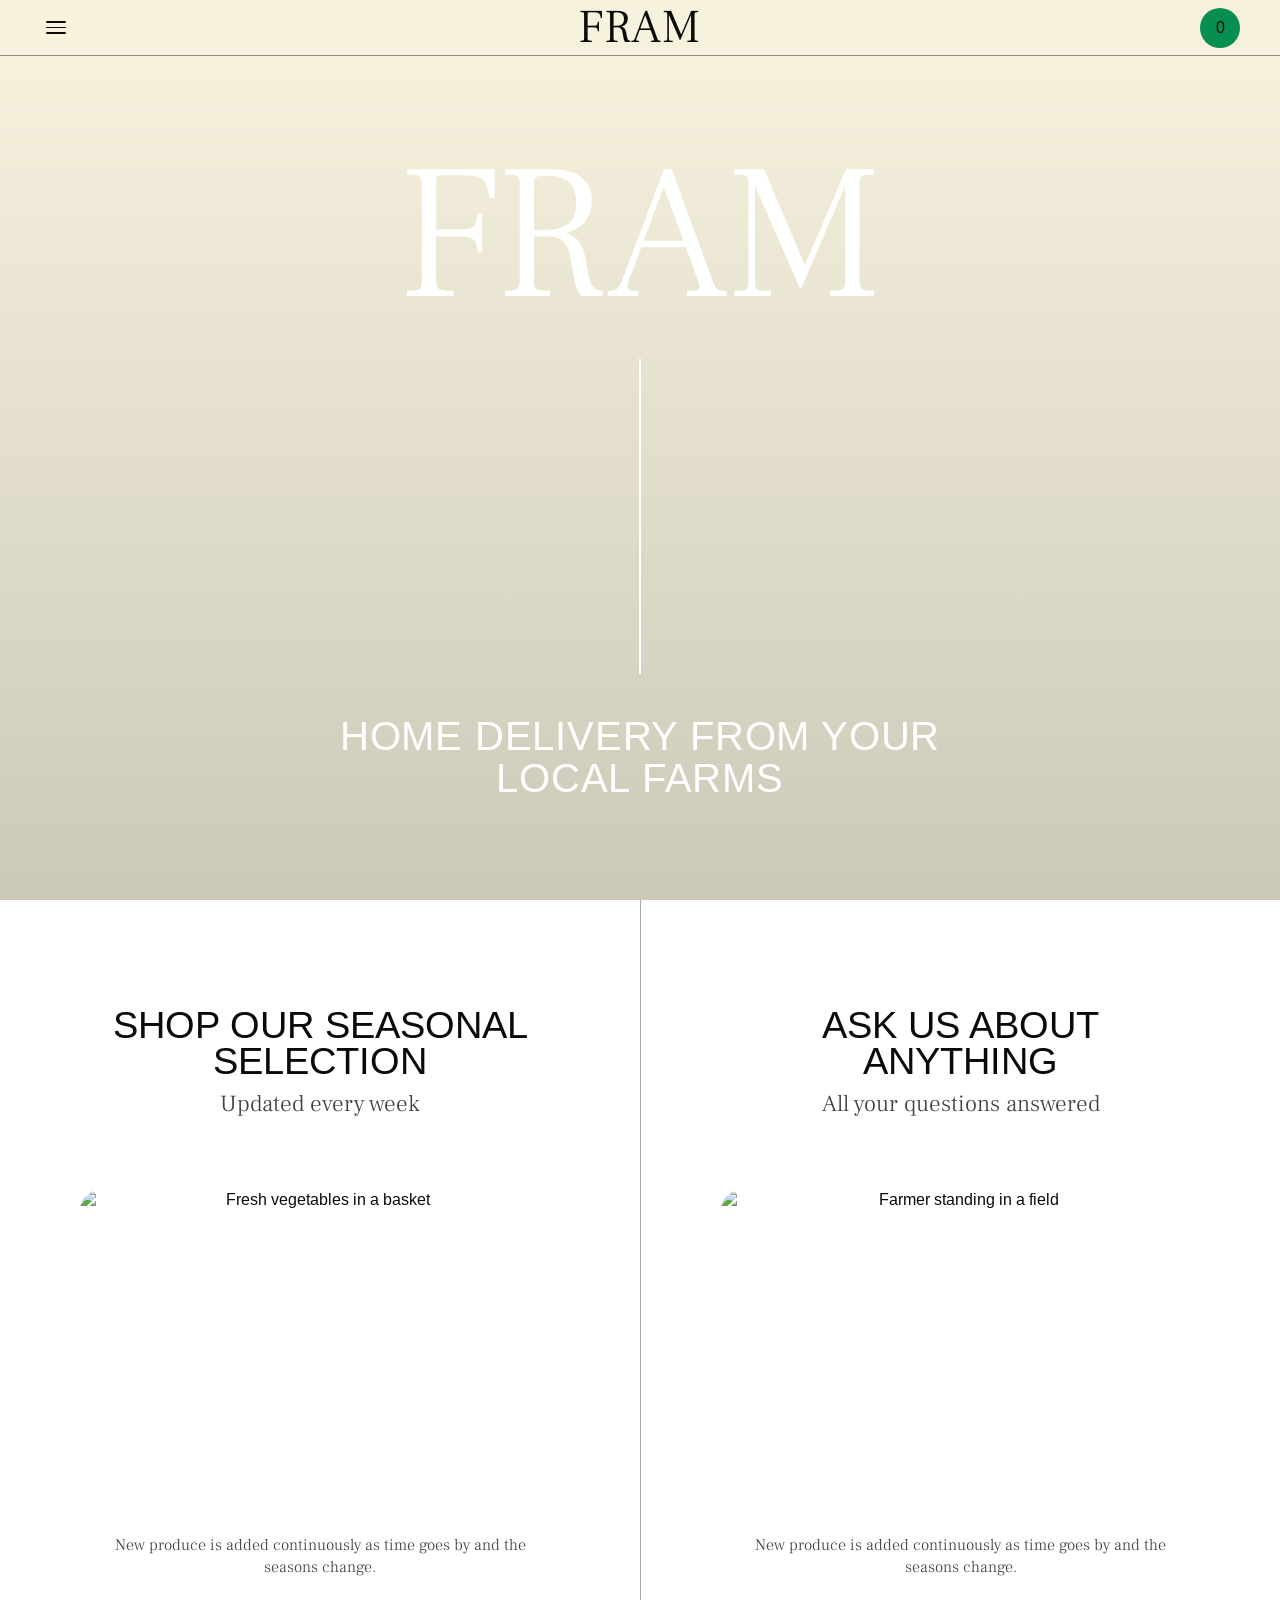
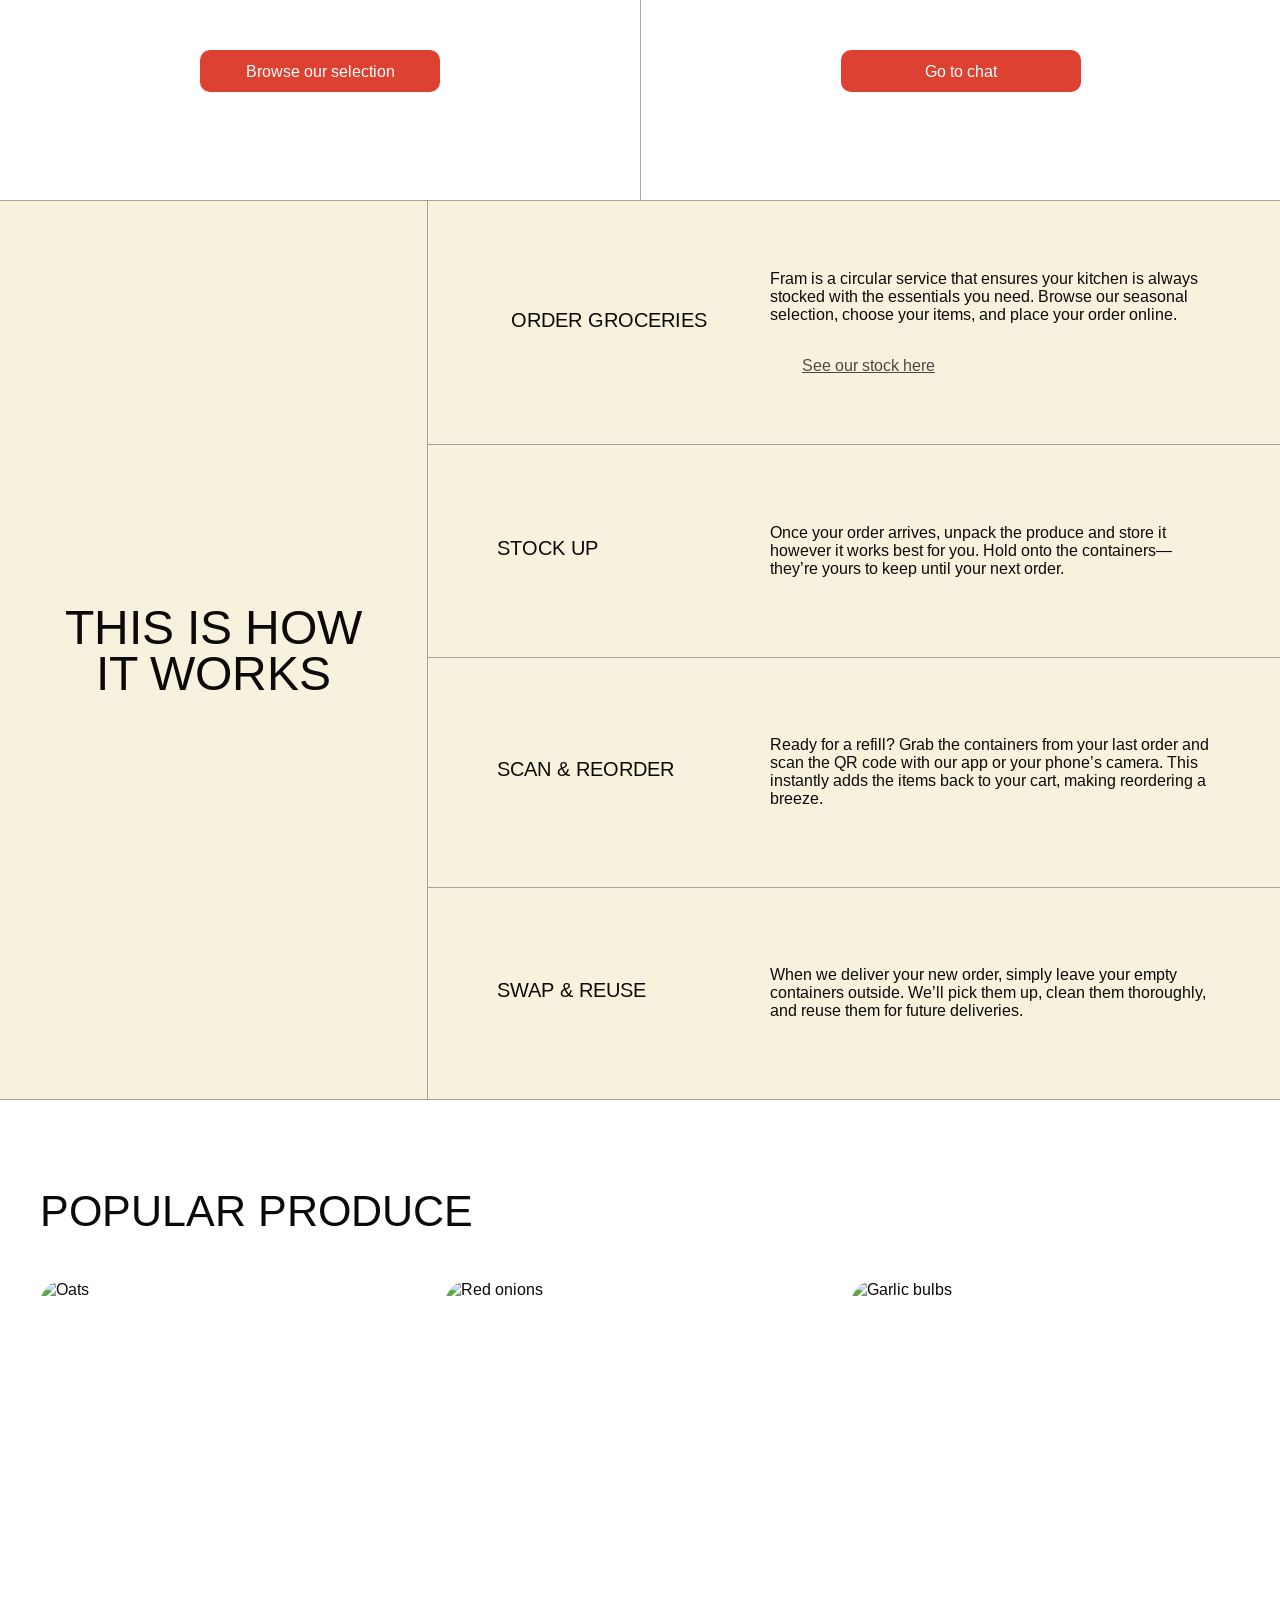
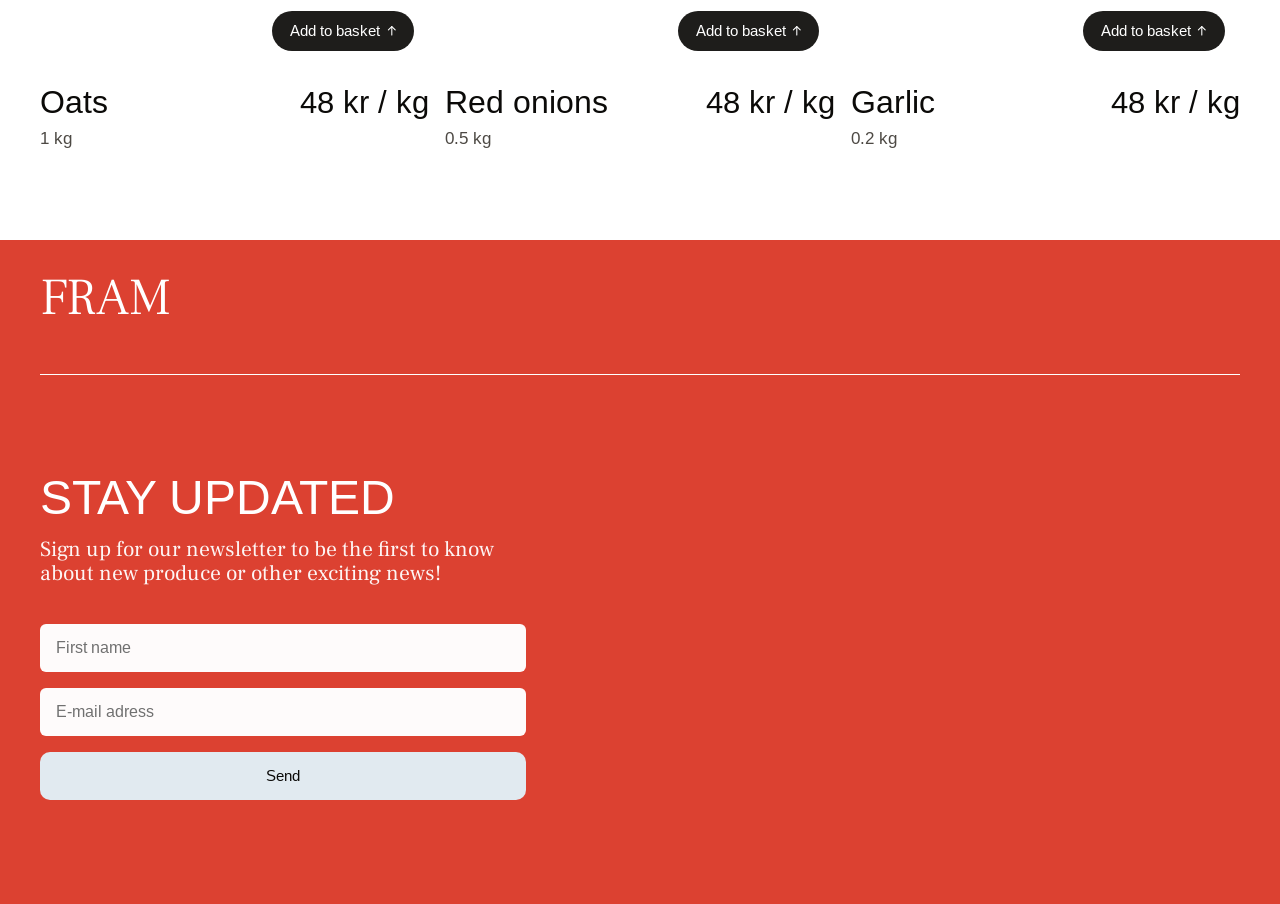
==== index.html @ edf26e08 "feat: add responsive chatbot for desktop and mobile" ====
<!DOCTYPE html>
<html lang="en">
  <head>
    <meta charset="UTF-8" />
    <meta name="viewport" content="width=device-width, initial-scale=1.0" />
    <title>FRAM — Farm Fresh Delivery</title>
    <link rel="preconnect" href="https://fonts.googleapis.com" />
    <link rel="preconnect" href="https://fonts.gstatic.com" crossorigin />
    <link
      href="https://fonts.googleapis.com/css2?family=Arimo:wght@400;500;600;700&family=Frank+Ruhl+Libre:wght@300;400;500&display=swap"
      rel="stylesheet"
    />
    <link rel="stylesheet" href="styles.css" />
    <script src="menu.js" defer></script>
  </head>
  <body>
    <div class="page-shell">
      <header class="topbar section-grid">
        <button class="menu-button" type="button" aria-label="Open menu" aria-expanded="false" aria-controls="siteMenu" data-menu-open>
          <span></span>
          <span></span>
          <span></span>
        </button>
        <a class="brand-mark" href="index.html">FRAM</a>
        <span class="status-pill" aria-label="Basket count">0</span>
      </header>

      <nav class="site-menu" id="siteMenu" aria-hidden="true" data-site-menu>
        <button class="site-menu__backdrop" type="button" aria-label="Close menu" data-menu-close></button>
        <div class="site-menu__panel">
          <div class="site-menu__top">
            <button class="site-menu__close" type="button" aria-label="Close menu" data-menu-close>×</button>
            <a class="site-menu__brand" href="index.html">FRAM</a>
          </div>

          <div class="site-menu__links">
            <a href="products.html">PRODUCTS</a>
            <a href="chat.html">CHAT</a>
          </div>

          <a class="site-menu__checkout" href="#">CHECKOUT</a>
        </div>
      </nav>

      <main>
        <section class="hero" id="hero">
          <div class="hero-overlay"></div>
          <div class="section-grid hero-grid">
            <div class="hero-copy">
              <h1>FRAM</h1>
              <div class="hero-divider"></div>
              <p class="hero-subtitle">Home delivery from your local farms</p>
            </div>
          </div>
        </section>

        <section class="intro-panels section-grid" id="seasonal">
          <article class="info-card span-6">
            <div class="card-copy">
              <h2>Shop our seasonal selection</h2>
              <p>Updated every week</p>
            </div>
            <img
              src="https://images.unsplash.com/photo-1627989147125-a004d05946d3?q=80&w=880&auto=format&fit=crop&ixlib=rb-4.1.0&ixid=M3wxMjA3fDB8MHxwaG90by1wYWdlfHx8fGVufDB8fHx8fA%3D%3D"
              alt="Fresh vegetables in a basket"
            />
            <p class="panel-body">New produce is added continuously as time goes by and the seasons change.</p>
            <a class="button button-primary" href="products.html">Browse our selection</a>
          </article>

          <article class="info-card span-6 info-card-alt">
            <div class="card-copy">
              <h2>Ask us about<br />anything</h2>
              <p>All your questions answered</p>
            </div>
            <img
              src="https://images.unsplash.com/photo-1504224357642-c87eacea1da4?q=80&w=1750&auto=format&fit=crop&ixlib=rb-4.1.0&ixid=M3wxMjA3fDB8MHxwaG90by1wYWdlfHx8fGVufDB8fHx8fA%3D%3D"
              alt="Farmer standing in a field"
            />
            <p class="panel-body">New produce is added continuously as time goes by and the seasons change.</p>
            <a class="button button-primary" href="chat.html">Go to chat</a>
          </article>
        </section>

        <section class="how-it-works section-grid" id="how-it-works">
          <div class="process-heading span-4">
            <h2>This is how it works</h2>
          </div>

          <div class="process-list span-8">
            <article class="process-step">
              <div>
                <h3>Order groceries</h3>
                <p>Fram is a circular service that ensures your kitchen is always stocked with the essentials you need. Browse our seasonal selection, choose your items, and place your order online.</p>
                <a href="products.html">See our stock here</a>
              </div>
            </article>
            <article class="process-step">
              <div>
                <h3>Stock up</h3>
                <p>Once your order arrives, unpack the produce and store it however it works best for you. Hold onto the containers—they’re yours to keep until your next order.</p>
              </div>
            </article>
            <article class="process-step">
              <div>
                <h3>Scan &amp; reorder</h3>
                <p>Ready for a refill? Grab the containers from your last order and scan the QR code with our app or your phone’s camera. This instantly adds the items back to your cart, making reordering a breeze.</p>
              </div>
            </article>
            <article class="process-step">
              <div>
                <h3>Swap &amp; reuse</h3>
                <p>When we deliver your new order, simply leave your empty containers outside. We’ll pick them up, clean them thoroughly, and reuse them for future deliveries.</p>
              </div>
            </article>
          </div>
        </section>

        <section class="products" id="products">
          <div class="products-shell section-grid">
            <div class="section-header span-12">
              <h2>Popular produce</h2>
            </div>

            <div class="products-carousel span-12">
              <article class="product-card span-4">
                <img
                  src="https://images.unsplash.com/photo-1614373532018-92a75430a0da?q=80&w=687&auto=format&fit=crop&ixlib=rb-4.1.0&ixid=M3wxMjA3fDB8MHxwaG90by1wYWdlfHx8fGVufDB8fHx8fA%3D%3D"
                  alt="Oats"
                />
                <div class="product-meta">
                  <div>
                    <h3>Oats</h3>
                    <p>1 kg</p>
                  </div>
                  <strong>48 kr / kg</strong>
                </div>
                <button class="chip-button"><span class="chip-button-label">Add to basket</span><svg class="chip-button-arrow" aria-hidden="true" viewBox="0 0 24 24" fill="none"><path d="M12 19.5V4.5"></path><path d="M6 10.5L12 4.5L18 10.5"></path></svg></button>
              </article>

              <article class="product-card span-4">
                <img
                  src="https://images.unsplash.com/photo-1508747703725-719777637510?q=80&w=1548&auto=format&fit=crop&ixlib=rb-4.1.0&ixid=M3wxMjA3fDB8MHxwaG90by1wYWdlfHx8fGVufDB8fHx8fA%3D%3D"
                  alt="Red onions"
                />
                <div class="product-meta">
                  <div>
                    <h3>Red onions</h3>
                    <p>0.5 kg</p>
                  </div>
                  <strong>48 kr / kg</strong>
                </div>
                <button class="chip-button"><span class="chip-button-label">Add to basket</span><svg class="chip-button-arrow" aria-hidden="true" viewBox="0 0 24 24" fill="none"><path d="M12 19.5V4.5"></path><path d="M6 10.5L12 4.5L18 10.5"></path></svg></button>
              </article>

              <article class="product-card span-4">
                <img
                  src="https://images.unsplash.com/reserve/E6Ai8EoSQp2unXHEd1GA_GarlicHarvest.jpg?q=80&w=1740&auto=format&fit=crop&ixlib=rb-4.1.0&ixid=M3wxMjA3fDB8MHxwaG90by1wYWdlfHx8fGVufDB8fHx8fA%3D%3D"
                  alt="Garlic bulbs"
                />
                <div class="product-meta">
                  <div>
                    <h3>Garlic</h3>
                    <p>0.2 kg</p>
                  </div>
                  <strong>48 kr / kg</strong>
                </div>
                <button class="chip-button"><span class="chip-button-label">Add to basket</span><svg class="chip-button-arrow" aria-hidden="true" viewBox="0 0 24 24" fill="none"><path d="M12 19.5V4.5"></path><path d="M6 10.5L12 4.5L18 10.5"></path></svg></button>
              </article>
            </div>
          </div>
        </section>

        <section class="newsletter" id="newsletter">
          <div class="newsletter-shell section-grid">
            <a class="footer-brand span-12" href="index.html">FRAM</a>
            <div class="newsletter-divider span-12" aria-hidden="true"></div>

            <div class="newsletter-copy newsletter-content span-5">
              <h2>Stay updated</h2>
              <p>Sign up for our newsletter to be the first to know about new produce or other exciting news!</p>

              <form class="newsletter-form">
                <input type="text" name="firstName" placeholder="First name" aria-label="First name" />
                <input type="email" name="email" placeholder="E-mail adress" aria-label="E-mail address" />
                <button class="button button-light" type="submit">Send</button>
              </form>
            </div>
          </div>
        </section>
      </main>
    </div>
  </body>
</html>
---- styles.css ----
/* ============================================================
   DESIGN TOKENS
   ============================================================ */
:root {
  --background: #f7f2de;
  --surface: #ffffff;
  --surface-soft: #f7f2ed;
  --surface-blue: #e1eaf0;
  --text: #0b0a08;
  --muted: #4d4944;
  --accent: #dc4131;
  --accent-dark: #b73528;
  --success: #068f51;

  /* Typography scale */
  --type-logo-mobile: 4.688rem;
  --type-logo-desktop: 12.5rem;
  --type-heading-mobile: 1.5rem;
  --type-heading-desktop: 2.25rem;
  --type-subheading-mobile: 1.125rem;
  --type-subheading-desktop: 1.25rem;
  --type-accent-mobile: 1rem;
  --type-accent-desktop: 1.25rem;
  --type-body: 1rem;
  --type-large-body-mobile: 1.125rem;
  --type-large-body-desktop: 1.25rem;

  /* Layout */
  --container: calc(100vw - 48px);
  --gutter: 16px;
  --radius: 28px;
  --line: rgba(30, 26, 24, 0.14);
  --shadow: 0 22px 60px rgba(21, 18, 16, 0.12);
}

/* ============================================================
   RESET & BASE
   ============================================================ */
*,
*::before,
*::after {
  box-sizing: border-box;
}

html {
  scroll-behavior: smooth;
  background: var(--background);
  overflow-x: hidden;
  overscroll-behavior-y: none;
}

body {
  margin: 0;
  font-family: "Arimo", sans-serif;
  color: var(--text);
  background: var(--background);
  overflow-x: hidden;
  overscroll-behavior-y: none;
}

img {
  display: block;
  width: 100%;
  object-fit: cover;
}

button,
a,
input {
  font: inherit;
}

button {
  border: 0;
  background: none;
}

/* ============================================================
   PAGE SHELL
   ============================================================ */
.page-shell {
  width: 100%;
  max-width: 1920px;
  margin: 0 auto;
  min-height: 100vh;
  background: var(--background);
  overflow-x: clip;
}

/* ============================================================
   GRID SYSTEM  — mobile first
   ============================================================ */
.section-grid {
  width: var(--container);
  margin: 0 auto;
  display: grid;
  grid-template-columns: repeat(12, minmax(0, 1fr));
  gap: var(--gutter);
}

/* Mobile: all spans collapse to full width */
.span-4,
.span-5,
.span-6,
.span-7,
.span-8 {
  grid-column: 1 / -1;
}

.span-12 {
  grid-column: 1 / -1;
}

/* ============================================================
   TOPBAR
   ============================================================ */
.topbar {
  align-items: center;
  min-height: 56px;
  border-bottom: 1px solid rgba(11, 10, 8, 0.45);
  width: 100%;
  max-width: none;
  margin: 0;
  padding: 0 16px;
}

.menu-button,
.brand-mark,
.status-pill {
  align-self: center;
}

.menu-button {
  grid-column: 1 / span 2;
  justify-self: start;
  display: inline-flex;
  flex-direction: column;
  gap: 4px;
  cursor: pointer;
}

.menu-button span {
  width: 20px;
  height: 1.5px;
  border-radius: 999px;
  background: var(--text);
}

.brand-mark {
  grid-column: 5 / span 4;
  justify-self: center;
  color: inherit;
  text-decoration: none;
  font-family: "Frank Ruhl Libre", serif;
  font-size: 1.7rem;
  font-weight: 300;
  letter-spacing: 0.02em;
  line-height: 1;
}

.back-link-bar {
  width: 100vw;
  margin-left: calc(50% - 50vw);
  padding: 16px;
  background: var(--surface);
  border-bottom: 1px solid rgba(11, 10, 8, 0.14);
  display: none;
  justify-content: center;
}

.breadcrumbs {
  width: 100vw;
  margin-left: calc(50% - 50vw);
  background: var(--background);
  padding: 12px 24px;
}

.breadcrumbs-inner {
  width: 100%;
  font-family: "Arimo", sans-serif;
  font-size: 0.875rem;
  color: var(--muted);
  display: flex;
  align-items: center;
  gap: 8px;
}

.breadcrumbs-inner a {
  color: var(--text);
  text-decoration: none;
  transition: color 180ms ease;
}

.breadcrumbs-inner a:hover {
  color: var(--accent);
}

.breadcrumb-separator {
  color: rgba(11, 10, 8, 0.35);
}

.breadcrumb-current {
  color: var(--muted);
}

.back-button {
  display: inline-flex;
  align-items: center;
  justify-content: center;
  width: 36px;
  height: 36px;
  border-radius: 50%;
  background: none;
  cursor: pointer;
  text-decoration: none;
  transition: background-color 180ms ease;
  border: none;
}

.back-button:hover {
  background: rgba(11, 10, 8, 0.08);
}

.back-button svg {
  width: 20px;
  height: 20px;
  stroke: var(--text);
  stroke-width: 2;
  stroke-linecap: round;
  stroke-linejoin: round;
}

.status-pill {
  grid-column: 12;
  justify-self: end;
  width: 36px;
  height: 36px;
  min-width: 36px;
  border-radius: 50%;
  background: var(--success);
  color: var(--text);
  text-decoration: none;
  font-size: 0.9rem;
  font-weight: 500;
  text-align: center;
  display: inline-flex;
  align-items: center;
  justify-content: center;
}

.site-menu {
  position: fixed;
  inset: 0;
  z-index: 1200;
  pointer-events: none;
}

.site-menu__backdrop {
  position: absolute;
  inset: 0;
  border: 0;
  padding: 0;
  margin: 0;
  background: rgba(12, 10, 8, 0.16);
  opacity: 0;
  cursor: pointer;
  transition: opacity 240ms ease;
}

.site-menu__panel {
  position: absolute;
  top: 0;
  left: 0;
  width: 100vw;
  max-width: 100vw;
  height: 100dvh;
  background: #06944f;
  color: #0b0a08;
  transform: translateX(-100%);
  transition: transform 300ms cubic-bezier(0.22, 1, 0.36, 1);
  display: flex;
  flex-direction: column;
}

.site-menu__top {
  min-height: 70px;
  display: grid;
  grid-template-columns: 48px 1fr 48px;
  align-items: center;
  padding: 0 16px;
  border-bottom: 1px solid rgba(11, 10, 8, 0.6);
}

.site-menu__close {
  width: 36px;
  height: 36px;
  display: inline-flex;
  align-items: center;
  justify-content: center;
  justify-self: start;
  font-size: 2.1rem;
  line-height: 1;
  color: #0b0a08;
  cursor: pointer;
}

.site-menu__brand {
  grid-column: 2;
  justify-self: center;
  color: inherit;
  text-decoration: none;
  font-family: "Frank Ruhl Libre", serif;
  font-size: 2.9rem;
  font-weight: 300;
  line-height: 1;
}

.site-menu__links {
  margin-top: clamp(44px, 8vh, 88px);
  display: flex;
  flex-direction: column;
  align-items: center;
  gap: 12px;
}

.site-menu__links a,
.site-menu__checkout {
  color: inherit;
  text-decoration: none;
  font-family: "Arimo", sans-serif;
  font-size: clamp(2.5rem, 8vw, 3.2rem);
  font-weight: 400;
  line-height: 1.05;
  letter-spacing: 0;
}

.site-menu__checkout {
  margin-top: auto;
  align-self: center;
  margin-bottom: clamp(56px, 8vh, 84px);
}

body.menu-open {
  overflow: hidden;
}

body.menu-open .menu-button {
  opacity: 0;
  pointer-events: none;
}

body.menu-open .site-menu {
  pointer-events: auto;
}

body.menu-open .site-menu__backdrop {
  opacity: 1;
}

body.menu-open .site-menu__panel {
  transform: translateX(0);
}

/* ============================================================
   HERO — mobile first
   ============================================================ */
.hero {
  position: relative;
  aspect-ratio: 391 / 579;
  min-height: calc(100svh - 56px);
  overflow: hidden;
  color: #fff;
  background-image: linear-gradient(rgba(32, 34, 33, 0.005), rgba(32, 34, 33, 0.005)),
    url("https://images.unsplash.com/photo-1713244649594-0c2de54f2eaa?q=80&w=1750&auto=format&fit=crop&ixlib=rb-4.1.0&ixid=M3wxMjA3fDB8MHxwaG90by1wYWdlfHx8fGVufDB8fHx8fA%3D%3D");
  background-size: cover;
  background-position: center 58%;
}

.hero-overlay {
  position: absolute;
  inset: 0;
  background: linear-gradient(180deg, rgba(9, 10, 10, 0) 0%, rgba(15, 16, 16, 0.18) 100%);
}

.hero-grid {
  position: relative;
  z-index: 1;
  min-height: calc(100svh - 56px);
  align-items: stretch;
  padding: 125px 0;
}

.hero-copy {
  grid-column: 1 / -1;
  min-height: calc(100svh - 56px - 250px);
  display: flex;
  flex-direction: column;
  align-items: center;
  text-align: center;
}

.hero h1 {
  font-family: "Frank Ruhl Libre", serif;
  font-size: min(var(--type-logo-mobile), 18vw);
  line-height: 0.84;
  font-weight: 300;
  margin: 0;
}

.hero-divider {
  width: 2px;
  flex: 1;
  min-height: 120px;
  margin: 2.5rem auto;
  background: #fff;
}

.hero-subtitle {
  max-width: 300px;
  margin: 0 auto;
  font-size: var(--type-heading-mobile);
  font-family: "Arimo", sans-serif;
  font-weight: 400;
  text-transform: uppercase;
  line-height: 1.06;
  letter-spacing: 0.02em;
}

@media (max-width: 899px) {
  .hero {
    min-height: auto;
    background-position: center 52%;
  }

  .hero-grid {
    min-height: auto;
    padding: 96px 0 72px;
  }

  .hero-copy {
    min-height: auto;
    width: 100%;
    padding: 0 16px;
  }

  .hero h1,
  .hero-subtitle {
    text-align: center;
  }

  .hero h1 {
    font-size: clamp(4.4rem, 18vw, 5.8rem);
  }

  .hero-divider {
    align-self: center;
    min-height: 180px;
    margin: 2rem auto;
  }

  .hero-subtitle {
    width: 100%;
    max-width: 320px;
    font-size: clamp(1.9rem, 6vw, 2.3rem);
    font-weight: 400;
    text-transform: none;
    line-height: 1.1;
    letter-spacing: 0;
    overflow-wrap: anywhere;
  }
}

/* ============================================================
   BUTTONS
   ============================================================ */
.button {
  display: inline-flex;
  align-items: center;
  justify-content: center;
  min-height: 48px;
  padding: 0 1.5rem;
  border-radius: 999px;
  text-decoration: none;
  font-family: "Arimo", sans-serif;
  text-transform: uppercase;
  letter-spacing: 0.06em;
  font-size: 0.95rem;
  transition: transform 180ms ease, background-color 180ms ease, color 180ms ease;
}

.button:hover,
.chip-button:hover,
.status-pill:hover {
  transform: translateY(-1px);
}

.button-primary {
  background: var(--accent);
  color: #fff;
}

.button-primary:hover {
  background: var(--accent-dark);
}

.button-secondary {
  border: 1px solid rgba(255, 255, 255, 0.6);
  color: #fff;
}

.button-light {
  background: var(--surface-blue);
  color: var(--text);
  width: 100%;
  min-height: 48px;
  border-radius: 10px;
  font-size: 0.95rem;
  font-weight: 400;
  text-transform: none;
  letter-spacing: 0;
}

/* ============================================================
   INTRO PANELS — mobile first
   ============================================================ */
.intro-panels {
  width: 100%;
  max-width: none;
  margin: 0;
  padding: 0;
  gap: 0;
  display: block;
  background: #ffffff;
}

.info-card {
  background: transparent;
  border: 0;
  box-shadow: none;
  border-radius: 0;
  padding: 90px 24px;
  display: flex;
  flex-direction: column;
  align-items: center;
  text-align: center;
  gap: 44px;
}

.info-card + .info-card {
  border-top: 1px solid rgba(11, 10, 8, 0.35);
}

.info-card-alt {
  border-left: none;
}

.intro-panels .card-copy {
  margin-bottom: 0;
}

.intro-panels .card-copy h2 {
  margin: 0;
  font-family: "Arimo", sans-serif;
  font-size: clamp(1.5rem, 5.5vw, 2.2rem);
  font-weight: 400;
  line-height: 0.97;
  text-transform: uppercase;
}

.intro-panels .card-copy p {
  margin: 10px 0 0;
  font-family: "Frank Ruhl Libre", serif;
  font-size: 1.2rem;
  font-weight: 300;
  color: #44403c;
  line-height: 1.2;
}

.info-card img {
  width: 100%;
  aspect-ratio: 16 / 10;
  border-radius: 14px;
}

.intro-panels .panel-body {
  max-width: 540px;
  margin: 0 auto;
  font-family: "Frank Ruhl Libre", serif;
  font-size: 1rem;
  font-weight: 300;
  line-height: 1.4;
  color: #48433e;
}

.intro-panels .button {
  min-height: 42px;
  width: min(100%, 300px);
  border-radius: 10px;
  font-family: "Arimo", sans-serif;
  font-size: 1rem;
  font-weight: 400;
  letter-spacing: 0;
  text-transform: none;
}

/* ============================================================
   HOW IT WORKS — mobile first
   ============================================================ */
.how-it-works {
  width: 100%;
  max-width: none;
  margin: 0;
  padding: 0;
  gap: 0;
  display: flex;
  flex-direction: column;
  background: var(--background);
  border-top: 1px solid rgba(11, 10, 8, 0.35);
  border-bottom: 1px solid rgba(11, 10, 8, 0.35);
}

.process-heading {
  display: flex;
  align-items: center;
  justify-content: center;
  padding: 60px 45px 45px 45px;
  text-align: center;
}

.process-heading h2 {
  max-width: 260px;
  margin: 0;
  font-family: "Arimo", sans-serif;
  font-size: clamp(1.5rem, 5.5vw, 2.2rem);
  font-weight: 400;
  line-height: 0.95;
  text-transform: uppercase;
}

.process-heading p {
  display: none;
}

.process-list {
  display: flex;
  flex-direction: column;
  border-top: 1px solid rgba(11, 10, 8, 0.35);
  padding: 0;
}

.process-step {
  display: flex;
  flex-direction: row;
  padding: 60px 16px 18px 8px;
  padding: 0;
  border-bottom: 1px solid rgba(11, 10, 8, 0.35);
}

.process-step:last-child {
  border-bottom: 0;
}

.step-number {
  display: flex;
  align-items: flex-start;
  justify-content: center;
  min-width: 52px;
  padding: 18px 0 18px 16px;
  font-family: "Frank Ruhl Libre", serif;
  font-size: 0.8rem;
  font-weight: 300;
  color: var(--muted);
  line-height: 1.9;
}

.process-step h3 {
  margin: 0 0 6px;
  font-family: "Arimo", sans-serif;
  font-size: var(--type-subheading-mobile);
  font-weight: 400;
  text-transform: uppercase;
}

.process-step > div {
  display: flex;
  flex-direction: column;
  padding: 45px;
}

.process-step > div h3 {
  padding: 0;
  text-align: left;
}

.process-step > div p {
  margin: 0;
  font-family: "Arimo", sans-serif;
  font-size: 0.875rem;
  line-height: 1.55;
  color: var(--muted);
}

.process-step > div a {
  font-family: "Arimo", sans-serif;
  font-weight: 300;
  color: rgba(0, 0, 0, 0.7);
  text-decoration: underline;
  display: inline-block;
  margin-top: 1.25rem;
  padding-top: 0;
  font-variation-settings: "opsz" 70;
}

.process-step > div a:hover {
  text-decoration: underline;
}

/* ============================================================
   PRODUCTS — mobile first (2-column grid)
   ============================================================ */
.products {
  padding: 90px 0;
  background: var(--surface);
  width: 100vw;
  margin-left: calc(50% - 50vw);
  overflow: hidden;
}

.products-shell {
  padding: 0;
  gap: var(--gutter);
  display: grid;
  grid-template-columns: repeat(12, minmax(0, 1fr));
  width: var(--container);
  margin: 0 auto;
}

.section-header {
  margin-bottom: 0.5rem;
}

.products .section-header {
  grid-column: 1 / -1;
  margin-bottom: 1.4rem;
}

.products .section-header h2 {
  font-family: "Arimo", sans-serif;
  font-size: clamp(1.5rem, 5.5vw, 2.2rem);
  font-weight: 400;
  line-height: 1;
  text-transform: uppercase;
  margin: 0;
}

.products-carousel {
  grid-column: 1 / -1;
  display: flex;
  flex-direction: row;
  flex-wrap: nowrap;
  gap: 12px;
  overflow-x: auto;
  overflow-y: hidden;
  scroll-snap-type: x mandatory;
  -webkit-overflow-scrolling: touch;
  padding: 0 16px 4px 0;
  margin-right: calc(-1 * (100vw - var(--container)) / 2);
  scrollbar-width: none;
}

.products-carousel::-webkit-scrollbar {
  display: none;
}

.products-carousel .product-card {
  flex: 0 0 75vw;
  max-width: 340px;
  scroll-snap-align: start;
}

/* 2 columns on mobile */
.product-card {
  grid-column: span 6;
  position: relative;
}

.product-card img {
  aspect-ratio: 250 / 321;
  border-radius: 14px;
  width: 100%;
}

.product-meta {
  display: flex;
  flex-direction: column;
  gap: 0.2rem;
  padding: 0.55rem 0 0;
}

.product-meta h3 {
  margin: 0;
  font-family: "Arimo", sans-serif;
  font-size: 0.95rem;
  font-weight: 400;
  line-height: 1.1;
  text-transform: none;
}

.product-meta p {
  margin: 0;
  font-family: "Arimo", sans-serif;
  color: var(--muted);
  font-size: 0.8rem;
  line-height: 1.25;
}

.product-meta strong {
  font-family: "Arimo", sans-serif;
  font-size: 0.9rem;
  font-weight: 400;
  line-height: 1.05;
  white-space: nowrap;
}

.chip-button {
  margin-top: 0.5rem;
  position: static;
  padding: 0.55rem 0.8rem;
  display: inline-flex;
  align-items: center;
  justify-content: center;
  gap: 0.3rem;
  border-radius: 999px;
  background: rgba(11, 10, 8, 0.92);
  color: #fff;
  font-family: "Arimo", sans-serif;
  font-size: 0.75rem;
  font-weight: 400;
  text-transform: none;
  letter-spacing: 0;
  line-height: 1;
  cursor: pointer;
  width: 100%;
}

.chip-button-label {
  transform: translateX(0.04rem);
}

.chip-button-arrow {
  width: 0.85rem;
  height: 0.85rem;
  flex: 0 0 auto;
  overflow: visible;
  stroke: currentColor;
  stroke-width: 1.9;
  stroke-linecap: round;
  stroke-linejoin: round;
}

/* ============================================================
   NEWSLETTER / FOOTER — mobile first
   ============================================================ */
.newsletter {
  padding: 0;
  background: var(--accent);
  color: #fff;
}

.newsletter-shell {
  padding: 24px 0 64px;
  row-gap: 0;
  display: grid;
  grid-template-columns: repeat(12, minmax(0, 1fr));
  gap: var(--gutter);
  width: calc(100vw - 48px);
  margin: 0 auto;
}

.footer-brand {
  grid-column: 1 / -1;
  color: #fff;
  text-decoration: none;
  font-family: "Frank Ruhl Libre", serif;
  font-size: 2.4rem;
  font-weight: 300;
  line-height: 1;
  margin: 0 0 20px;
  display: block;
}

.newsletter-divider {
  grid-column: 1 / -1;
  height: 1px;
  background: #fff;
}

.newsletter-content {
  grid-column: 1 / -1;
  padding-top: 36px;
}

.newsletter h2 {
  margin: 0 0 1rem;
  font-family: "Arimo", sans-serif;
  font-size: clamp(1.5rem, 5.5vw, 2.2rem);
  font-weight: 400;
  line-height: 1;
  text-transform: uppercase;
}

.newsletter-copy p {
  max-width: 480px;
  margin: 0;
  color: rgba(255, 255, 255, 0.95);
  font-family: "Frank Ruhl Libre", serif;
  font-size: 1rem;
  font-weight: 400;
  line-height: 1.35;
}

.newsletter-form {
  display: grid;
  align-content: start;
  gap: 0.75rem;
  width: 100%;
  margin-top: 1.6rem;
}

.newsletter-form input {
  min-height: 48px;
  border: none;
  border-radius: 6px;
  background: rgba(255, 255, 255, 0.98);
  padding: 0 1rem;
  color: var(--text);
  font-size: 1rem;
}

.newsletter-form input::placeholder {
  color: #707070;
}

/* ============================================================
   TYPOGRAPHY HELPERS
   ============================================================ */
.eyebrow,
.section-kicker {
  margin: 0 0 1rem;
  font-family: "Frank Ruhl Libre", serif;
  font-size: var(--type-accent-mobile);
  font-weight: 300;
}

/* ============================================================
   DESKTOP BREAKPOINT  ≥ 900px
   ============================================================ */
@media (min-width: 900px) {
  :root {
    --container: min(1800px, calc(100vw - 80px));
    --gutter: 24px;
  }

  /* Restore grid spans */
  .span-4 { grid-column: span 4; }
  .span-5 { grid-column: span 5; }
  .span-6 { grid-column: span 6; }
  .span-7 { grid-column: span 7; }
  .span-8 { grid-column: span 8; }

  /* Topbar */
  .topbar {
    min-height: 56px;
    width: 100%;
    margin: 0;
    padding: 0 max(40px, calc((100vw - 1800px) / 2 + 40px));
  }

  .brand-mark {
    grid-column: 6 / span 2;
    font-size: 2.95rem;
  }

  .status-pill {
    width: 40px;
    height: 40px;
    min-width: 40px;
    font-size: 1rem;
  }

  .site-menu__backdrop {
    background: transparent;
  }

  .site-menu__panel {
    width: min(32vw, 370px);
    min-width: 330px;
    max-width: 370px;
  }

  .site-menu__top {
    min-height: 56px;
    border-bottom: 0;
    padding: 0 24px;
  }

  .site-menu__brand {
    display: none;
  }

  .site-menu__links {
    margin-top: clamp(120px, 16vh, 180px);
    gap: 14px;
  }

  .site-menu__links a,
  .site-menu__checkout {
    font-size: clamp(2.4rem, 3vw, 3.1rem);
  }

  .site-menu__checkout {
    margin-bottom: 58px;
  }

  /* Hero */
  .hero,
  .hero-grid {
    min-height: calc(100vh - 56px);
  }

  .hero {
    aspect-ratio: auto;
  }

  .hero-grid {
    min-height: calc(100vh - 56px);
    padding: 100px 0;
  }

  .hero-copy {
    grid-column: 2 / span 10;
    min-height: calc(100vh - 56px - 200px);
  }

  .hero h1 {
    font-size: clamp(8rem, 15vw, 12.5rem);
  }

  .hero-divider {
    min-height: 170px;
    margin: 2.6rem auto;
  }

  .hero-subtitle {
    max-width: 620px;
    font-size: clamp(2rem, 3.1vw, 2.8rem);
  }

  /* Intro panels */
  .intro-panels {
    display: grid;
    grid-template-columns: repeat(12, minmax(0, 1fr));
    padding: 0;
    min-height: 100vh;
  }

  .info-card {
    padding: 90px 86px;
    gap: 44px;
  }

  .info-card + .info-card {
    border-top: none;
  }

  .info-card-alt {
    border-left: 1px solid rgba(11, 10, 8, 0.35);
  }

  .intro-panels .card-copy h2 {
    font-size: clamp(2.35rem, 2.9vw, 3.3rem);
  }

  .intro-panels .card-copy {
    margin-bottom: 0;
    min-height: 170px;
    display: flex;
    flex-direction: column;
    justify-content: flex-start;
  }

  .intro-panels .card-copy p {
    font-size: 1.95rem;
  }

  .intro-panels .panel-body {
    margin: 0 auto;
    min-height: 58px;
  }

  .info-card img {
    width: min(100%, 560px);
    border-radius: 20px;
  }

  /* How it works */
  .how-it-works {
    display: grid;
    grid-template-columns: repeat(12, minmax(0, 1fr));
    flex-direction: unset;
    min-height: 760px;
    align-items: stretch;
  }

  .process-heading {
    grid-column: span 4;
    padding: 40px 48px;
  }

  .process-heading h2 {
    max-width: 320px;
    font-size: clamp(3rem, 3.2vw, 3.5rem);
  }

  .process-list {
    grid-column: span 8;
    flex-direction: unset;
    display: grid;
    border-left: 1px solid rgba(11, 10, 8, 0.35);
    border-top: none;
  }

  .step-number {
    display: none;
  }

  .process-step > div {
    display: grid;
    grid-template-columns: minmax(220px, 0.95fr) minmax(0, 1.7fr);
    grid-column: 1 / -1;
    align-items: center;
    min-height: auto;
    padding: 60px 45px 60px 45px;
    row-gap: 0;
    flex-direction: unset;
  }

  .process-step > div h3 {
    padding: 0 56px;
    text-align: left;
    font-size: var(--type-subheading-desktop);
  }

  .process-step:first-child > div h3 {
    grid-row: 1 / span 2;
    align-self: center;
  }

  .process-step > div p {
    max-width: 590px;
    padding: 0 56px;
    font-size: 1rem;
    line-height: 1.12;
    color: var(--text);
  }

  .process-step:first-child > div a {
    grid-column: 2;
    display: inline-block;
    padding: 0 56px;
    margin-top: 6px;
  }

  .process-step:first-child > div p {
    padding-bottom: 0;
  }

  .process-step > div a {
    grid-column: 2;
    max-width: 590px;
    margin-top: 0;
    padding: 0 56px;
    font-size: 1rem;
    line-height: 1.12;
  }

  /* Products */
  .products-shell {
    padding: 0;
    width: min(1800px, calc(100vw - 80px));
  }

  .products-carousel {
    display: flex;
    flex-wrap: nowrap;
    gap: var(--gutter);
    overflow: visible;
    scroll-snap-type: none;
    padding: 0;
    margin-right: 0;
    width: 100%;
  }

  .products-carousel .product-card {
    grid-column: auto;
    flex: 1 1 0;
    min-width: 0;
    width: auto;
    max-width: none;
    scroll-snap-align: none;
  }

  .product-card {
    grid-column: auto;
  }

  .product-card img {
    width: 100%;
    height: auto;
    aspect-ratio: 1 / 1;
    border-radius: 24px;
  }

  .product-meta {
    flex-direction: row;
    justify-content: space-between;
    align-items: flex-start;
    gap: 1.5rem;
    padding: 1rem 0 0;
  }

  .product-meta h3 {
    font-size: clamp(2rem, 2vw, 2.2rem);
  }

  .product-meta p {
    font-size: 1.05rem;
    padding-top: 0.55rem;
  }

  .product-meta strong {
    font-size: clamp(1.95rem, 1.9vw, 2.1rem);
    padding-top: 0.1rem;
  }

  .chip-button {
    position: absolute;
    right: 0.95rem;
    bottom: 6.2rem;
    margin-top: 0;
    width: auto;
    padding: 0.78rem 1rem 0.78rem 1.08rem;
    font-size: 0.95rem;
  }

  .products .section-header h2 {
    font-size: clamp(2.7rem, 3vw, 3.2rem);
  }

  .breadcrumbs {
    padding: 16px 40px;
  }

  .breadcrumbs-inner {
    font-size: 0.95rem;
  }

  .back-link-bar {
    padding: 16px 40px;
  }

  .back-link-bar .back-button {
    max-width: min(1800px, calc(100vw - 80px));
  }

  /* Newsletter */
  .newsletter-shell {
    padding: 32px 0 104px;
    width: min(1800px, calc(100vw - 80px));
  }

  .newsletter-content {
    grid-column: 1 / span 5;
    padding-top: 74px;
  }

  .footer-brand {
    font-size: clamp(3.25rem, 4vw, 4.25rem);
    margin-bottom: 26px;
  }

  .newsletter h2 {
    font-size: clamp(3rem, 3.2vw, 3.4rem);
  }

  .newsletter-copy p {
    font-size: clamp(1.35rem, 1.65vw, 1.8rem);
    line-height: 1.12;
  }

  .newsletter-form {
    width: min(100%, 526px);
    margin-top: 2.4rem;
    gap: 1rem;
  }

  .eyebrow,
  .section-kicker {
    font-size: var(--type-accent-desktop);
  }
}

@media (min-width: 900px) and (max-width: 1400px) {
  .intro-panels {
    padding: 0;
  }

  .info-card {
    min-height: 100vh;
    padding: 56px 32px;
    justify-content: center;
  }

  .intro-panels .card-copy,
  .intro-panels .panel-body,
  .intro-panels .button {
    margin-left: auto;
    margin-right: auto;
  }

  .intro-panels .card-copy p {
    font-size: 1.45rem;
  }

  .intro-panels .card-copy {
    min-height: 138px;
  }

  .intro-panels .panel-body {
    max-width: 420px;
    min-height: 72px;
  }

  .intro-panels .button {
    width: min(100%, 240px);
  }

  .info-card img {
    width: min(100%, 480px);
  }

  .how-it-works {
    min-height: 100vh;
  }

  .process-heading {
    padding: 32px 24px;
  }

  .process-step > div {
    min-height: 150px;
  }

  .process-step > div h3,
  .process-step > div p {
    padding-left: 24px;
    padding-right: 24px;
  }

  .process-step:first-child > div h3 {

  .process-step:first-child > div a {
    grid-column: 2;
    display: inline-block;
    padding: 0 56px;
    margin-top: 10px;
  }
    width: 100%;
    display: flex;
    justify-content: center;
    align-self: center;
    justify-self: center;
    padding-left: 24px;
    padding-right: 24px;
    text-align: center;
  }

  .process-step:first-child > div p {
    padding-bottom: 8px;
  }

  .process-step > div a {
    padding: 0 24px 24px;
  }

  .products {
    min-height: unset;
  }

  .products-shell {
    padding: 0;
    width: min(1800px, calc(100vw - 80px));
    min-height: unset;
  }

  .products-carousel {
    gap: 16px;
  }
}

/* ============================================================
   PRODUCE PAGE — HERO SECTION
   ============================================================ */
.produce-hero {
  background: var(--background);
  padding: 64px 24px 0;
  border-bottom: 0;
}

.produce-header {
  grid-column: 1 / -1;
  text-align: left;
}

.produce-header h1 {
  margin: 0;
  font-family: "Arimo", sans-serif;
  font-size: clamp(2rem, 4vw, 2.25rem);
  font-weight: 400;
  line-height: 1;
  text-transform: uppercase;
  letter-spacing: 0;
  color: var(--text);
}

/* ============================================================
   PRODUCE INTRO SECTION
   ============================================================ */
.produce-intro {
  background: var(--background);
  padding: 18px 24px 34px;
  display: grid;
  grid-template-columns: repeat(12, minmax(0, 1fr));
  gap: var(--gutter);
  width: 100%;
  margin: 0;
}

.produce-description {
  grid-column: 1 / -1;
  max-width: 420px;
  margin: 0;
  font-family: "Arimo", sans-serif;
  font-size: 0.95rem;
  font-weight: 400;
  line-height: 1.23;
  color: var(--text);
  text-align: left;
}

.produce-products {
  padding: 0 24px 44px;
  background: var(--background);
}

.produce-products-shell {
  width: 100%;
  max-width: var(--container);
  margin: 0 auto;
  padding: 0;
  gap: 29px;
}

.produce-products .product-card {
  grid-column: 1 / -1;
  position: relative;
}

.produce-products .product-card img {
  width: 100%;
  aspect-ratio: 345 / 250;
  border-radius: 14px;
}

.produce-products .product-meta {
  display: grid;
  grid-template-columns: minmax(0, 1fr) auto;
  align-items: start;
  column-gap: 14px;
  row-gap: 2px;
  padding: 8px 6px 0;
}

.produce-products .product-meta > div {
  display: flex;
  flex-direction: column;
  gap: 4px;
}

.produce-products .product-meta h3 {
  font-size: 0.98rem;
  line-height: 1.15;
}

.produce-products .product-meta p {
  font-size: 0.8rem;
  line-height: 1.2;
}

.produce-products .product-meta strong {
  font-size: 0.95rem;
  line-height: 1.15;
  padding-top: 2px;
}

.produce-products .chip-button {
  position: absolute;
  right: 12px;
  bottom: 52px;
  margin-top: 0;
  width: auto;
  padding: 0.48rem 0.78rem;
  font-size: 0.68rem;
  z-index: 1;
}

/* ============================================================
   PARTNERING FARMS SECTION
   ============================================================ */
.partnering-farms {
  background: var(--surface);
  padding: 90px 0;
  border-top: 1px solid rgba(11, 10, 8, 0.14);
  border-bottom: 1px solid rgba(11, 10, 8, 0.14);
}

.produce-farms {
  background: var(--background);
  padding: 0;
  border-top: 1px solid rgba(11, 10, 8, 0.35);
  border-bottom: 0;
}

.produce-farms .section-grid {
  width: 100%;
  max-width: none;
  margin: 0;
  gap: 0;
}

.partnering-farms .section-grid {
  gap: var(--gutter);
  align-items: stretch;
}

.farms-content {
  grid-column: 1 / -1;
  display: flex;
  align-items: center;
  justify-content: center;
  padding: 45px 24px;
}

.farms-content h2 {
  margin: 0;
  font-family: "Arimo", sans-serif;
  font-size: clamp(1.5rem, 5vw, 2rem);
  font-weight: 400;
  line-height: 1.2;
  text-transform: uppercase;
  text-align: center;
  color: var(--text);
}

.farms-map {
  grid-column: 1 / -1;
  min-height: 350px;
  padding: 0 24px;
}

.farms-map iframe {
  border-radius: 14px;
}

.produce-farms .farms-content {
  justify-content: center;
  min-height: 294px;
  padding: 40px 24px;
  border-bottom: 1px solid rgba(11, 10, 8, 0.35);
}

.produce-farms .farms-content h2 {
  max-width: 260px;
  font-size: clamp(1.7rem, 4vw, 2.2rem);
  line-height: 1.12;
  text-align: center;
}

.produce-farms .farms-map {
  padding: 24px;
  min-height: 374px;
}

.map-shell {
  position: relative;
  min-height: 346px;
}

.map-status,
.map-feedback {
  display: none;
  position: absolute;
  top: 12px;
  left: 72px;
  right: 12px;
  z-index: 550;
  border-radius: 999px;
  padding: 0.55rem 0.85rem;
  font-family: "Arimo", sans-serif;
  font-size: 0.8rem;
  line-height: 1.2;
  box-shadow: 0 10px 28px rgba(11, 10, 8, 0.1);
}

.map-status {
  display: none;
  justify-content: center;
  align-items: center;
  background: rgba(247, 242, 237, 0.98);
  color: var(--text);
}

.map-status[data-state="loading"] {
  display: flex;
}

.map-status[data-state="error"] {
  display: flex;
  background: rgba(220, 65, 49, 0.12);
  color: var(--accent-dark);
}

.map-status[data-state="hidden"] {
  display: none;
}

.map-loading-overlay {
  position: absolute;
  inset: 0;
  display: flex;
  align-items: center;
  justify-content: center;
  border-radius: 14px;
  background: rgba(255, 255, 255, 0.58);
  backdrop-filter: blur(3px) saturate(0.95);
  pointer-events: none;
  opacity: 0;
  transition: opacity 180ms ease;
  z-index: 400;
}

.map-shell[data-loading="true"] .map-loading-overlay {
  opacity: 1;
}

.map-spinner {
  width: 42px;
  height: 42px;
  border-radius: 50%;
  border: 4px solid rgba(11, 10, 8, 0.12);
  border-top-color: var(--accent);
  animation: map-spin 0.8s linear infinite;
  box-shadow: 0 10px 26px rgba(11, 10, 8, 0.14);
}

@keyframes map-spin {
  to {
    transform: rotate(360deg);
  }
}

.farm-map {
  min-height: 346px;
  aspect-ratio: 3 / 4;
  border-radius: 14px;
}

.farm-map.leaflet-container {
  height: 100%;
  width: 100%;
  border-radius: 14px;
}

.farm-map .leaflet-pane,
.farm-map .leaflet-tile,
.farm-map .leaflet-marker-icon,
.farm-map .leaflet-marker-shadow {
  border-radius: inherit;
}

.leaflet-popup-content-wrapper,
.leaflet-popup-tip {
  box-shadow: 0 12px 30px rgba(11, 10, 8, 0.2);
}

.leaflet-popup-content {
  margin: 0.75rem 0.85rem;
  font-family: "Arimo", sans-serif;
  font-size: 0.9rem;
  line-height: 1.4;
}

.leaflet-popup-content strong {
  display: inline-block;
  margin-bottom: 0.25rem;
}

.leaflet-tooltip {
  border: 0;
  border-radius: 999px;
  background: rgba(11, 10, 8, 0.9);
  color: #fff;
  box-shadow: 0 10px 24px rgba(11, 10, 8, 0.16);
  font-family: "Arimo", sans-serif;
  font-size: 0.78rem;
}


.produce-newsletter .newsletter-shell {
  width: calc(100vw - 48px);
  max-width: none;
  padding: 26px 0 54px;
  gap: 0;
  margin: 0 auto;
}

.produce-newsletter .footer-brand {
  margin: 0;
  padding: 0 28px 14px;
  font-size: 3rem;
}

.produce-newsletter .newsletter-divider {
  background: rgba(255, 255, 255, 0.55);
}

.produce-newsletter .newsletter-content {
  grid-column: 1 / -1;
  padding: 34px 28px 0;
  max-width: 330px;
}

.produce-newsletter h2 {
  margin: 0 0 18px;
  font-size: 1.95rem;
}

.produce-newsletter .newsletter-copy p {
  max-width: 260px;
  font-size: 0.98rem;
  line-height: 1.28;
}

.produce-newsletter .newsletter-form {
  width: 260px;
  margin-top: 24px;
  gap: 10px;
}

.produce-newsletter .newsletter-form input {
  min-height: 28px;
  height: 28px;
  border-radius: 2px;
  padding: 0 10px;
  font-size: 0.75rem;
}

.newsletter-field-group {
  position: relative;
}

.newsletter-field-group input {
  width: 100%;
  padding-right: 34px;
}

.newsletter-inline-submit {
  position: absolute;
  top: 0;
  right: 0;
  width: 32px;
  height: 100%;
  display: inline-flex;
  align-items: center;
  justify-content: center;
  color: var(--text);
  cursor: pointer;
  font-size: 1rem;
}

/* ============================================================
   DESKTOP BREAKPOINT FOR PRODUCE PAGE ≥ 900px
   ============================================================ */
@media (min-width: 900px) {
  .produce-hero {
    padding: 48px 0 0;
  }

  .produce-header h1 {
    font-size: 2.3rem;
  }

  .produce-intro {
    padding: 18px 40px 36px;
    width: 100%;
    margin: 0;
  }

  .produce-description {
    font-size: 0.98rem;
    line-height: 1.23;
    max-width: 410px;
  }

  .produce-products {
    padding: 0 40px 42px;
  }

  .produce-products-shell {
    width: 100%;
    max-width: var(--container);
    margin: 0 auto;
    padding: 0;
    gap: 29px;
  }

  .produce-products .product-card {
    grid-column: span 4;
  }

  .produce-products .product-card img {
    aspect-ratio: 1 / 0.94;
    border-radius: 14px;
  }

  .produce-products .product-meta {
    padding: 8px 6px 0;
  }

  .produce-products .product-meta h3 {
    font-size: 1rem;
  }

  .produce-products .product-meta p {
    font-size: 0.82rem;
    padding-top: 0;
  }

  .produce-products .product-meta strong {
    font-size: 0.98rem;
    padding-top: 0;
  }

  .produce-products .chip-button {
    right: 12px;
    bottom: 52px;
    padding: 0.5rem 0.8rem;
    font-size: 0.68rem;
  }

  .partnering-farms {
    padding: 120px 0;
  }

  .produce-farms {
    padding: 0;
  }

  .partnering-farms .section-grid {
    gap: 40px;
    align-items: center;
  }

  .produce-farms .section-grid {
    gap: 0;
    align-items: stretch;
  }

  .farms-content {
    grid-column: span 6;
    padding: 60px 40px;
    justify-content: flex-start;
  }

  .farms-content h2 {
    font-size: clamp(2.5rem, 3.5vw, 4rem);
    text-align: left;
    line-height: 1.15;
  }

  .farms-map {
    grid-column: span 6;
    min-height: 400px;
    padding: 0;
  }

  .farms-map iframe {
    border-radius: 20px;
  }

  .produce-farms .farms-content {
    grid-column: 1 / span 4;
    min-height: 546px;
    padding: 0 40px;
    border-right: 1px solid rgba(11, 10, 8, 0.35);
    border-bottom: 0;
  }

  .produce-farms .farms-content h2 {
    max-width: 320px;
    font-size: 2.1rem;
    line-height: 1.14;
    text-align: center;
  }

  .produce-farms .farms-map {
    grid-column: 5 / -1;
    min-height: 546px;
    padding: 90px;
  }

  .map-shell {
    min-height: 397px;
  }

  .map-status,
  .map-feedback {
    font-size: 0.9rem;
    top: 16px;
    left: 88px;
    right: 16px;
  }

  .farm-map {
    min-height: 397px;
    aspect-ratio: 4 / 3;
  }

  .produce-newsletter .newsletter-shell {
    padding: 28px 0 56px;
  }

  .produce-newsletter .footer-brand {
    padding: 0 28px 16px;
    font-size: 2.95rem;
    margin-bottom: 0;
  }

  .produce-newsletter .newsletter-content {
    padding: 36px 36px 0;
    max-width: 360px;
  }

  .produce-newsletter h2 {
    margin-bottom: 22px;
    font-size: 2.05rem;
  }

  .produce-newsletter .newsletter-copy p {
    max-width: 250px;
    font-size: 0.98rem;
    line-height: 1.28;
  }

  .produce-newsletter .newsletter-form {
    width: 260px;
    margin-top: 22px;
    gap: 10px;
  }
}

  /* ============================================================
     CHAT PAGE
     ============================================================ */
  .chat-page {
    background-image: linear-gradient(rgba(32, 34, 33, 0.005), rgba(32, 34, 33, 0.005)),
      url("https://images.unsplash.com/photo-1713244649594-0c2de54f2eaa?q=80&w=1750&auto=format&fit=crop&ixlib=rb-4.1.0&ixid=M3wxMjA3fDB8MHxwaG90by1wYWdlfHx8fGVufDB8fHx8fA%3D%3D");
    background-size: cover;
    background-position: center;
    background-attachment: scroll;
  }

  .chat-page .topbar {
    background: var(--background);
  }

  .chat-stage {
    min-height: calc(100dvh - 56px);
    display: flex;
    align-items: stretch;
    justify-content: stretch;
    padding: 0;
  }

  .chatbot-shell {
    width: 100%;
    height: calc(100dvh - 56px);
    min-height: 0;
    border-radius: 0;
    background: rgba(244, 244, 244, 0.97);
    border: 0;
    box-shadow: none;
    display: flex;
    flex-direction: column;
    overflow: hidden;
  }

  .chatbot-log {
    flex: 1;
    min-height: 0;
    overflow-y: auto;
    padding: 14px 12px 10px;
    display: flex;
    flex-direction: column;
    gap: 10px;
  }

  .chat-row {
    display: flex;
    flex-direction: column;
    gap: 5px;
  }

  .chat-row--bot {
    flex-direction: row;
    align-items: flex-end;
    gap: 8px;
  }

  .chat-row--user {
    align-items: flex-end;
  }

  .chat-author {
    font-family: "Frank Ruhl Libre", serif;
    font-size: 1.25rem;
    line-height: 1;
    color: #24211f;
    padding: 0 2px 8px;
    flex: 0 0 auto;
  }

  .chat-bubble {
    margin: 0;
    max-width: 85%;
    border-radius: 12px;
    padding: 10px 12px;
    color: #1c1917;
    font-size: 0.98rem;
    line-height: 1.2;
  }

  .chat-bubble--bot {
    background: #ece4cf;
  }

  .chat-bubble--user {
    background: #d8e0e8;
  }

  .chat-bubble--typing {
    max-width: 64px;
    text-align: center;
    letter-spacing: 3px;
    font-weight: 700;
    animation: chatTypingPulse 1s ease-in-out infinite;
  }

  @keyframes chatTypingPulse {
    0%,
    100% {
      opacity: 0.45;
    }
    50% {
      opacity: 1;
    }
  }

  .chat-feedback {
    min-height: 0;
    margin: 0 12px;
    padding: 0;
    border: 1px solid transparent;
    border-radius: 2px;
    color: var(--accent);
    font-size: 0.92rem;
    text-align: center;
    transition: all 180ms ease;
  }

  .chat-feedback.is-visible {
    min-height: 34px;
    margin-bottom: 10px;
    padding: 8px;
    border-color: rgba(220, 65, 49, 0.55);
  }

  .chatbot-form {
    display: grid;
    grid-template-columns: 1fr auto;
    gap: 8px;
    padding: 0 12px calc(12px + env(safe-area-inset-bottom));
  }

  .chatbot-input {
    min-height: 46px;
    border: 0;
    border-radius: 12px;
    background: #d8e0e8;
    color: #1d1b19;
    padding: 0 14px;
    font-size: 0.98rem;
  }

  .chatbot-input::placeholder {
    color: #506070;
  }

  .chatbot-send {
    width: 52px;
    min-width: 52px;
    height: 46px;
    border-radius: 14px;
    background: var(--accent);
    color: #fff;
    display: inline-flex;
    align-items: center;
    justify-content: center;
    line-height: 1;
    cursor: pointer;
  }

  .chatbot-send .chat-send-arrow {
    width: 1.15rem;
    height: 1.15rem;
    transform: translateY(-0.02rem);
  }

  .chatbot-send:hover {
    background: var(--accent-dark);
  }

  .chatbot-send:disabled,
  .chatbot-input:disabled {
    opacity: 0.7;
    cursor: not-allowed;
  }

  .chatbot-sr-only {
    position: absolute;
    width: 1px;
    height: 1px;
    padding: 0;
    margin: -1px;
    overflow: hidden;
    clip: rect(0, 0, 0, 0);
    white-space: nowrap;
    border: 0;
  }

  @media (min-width: 900px) {
    .chat-page {
      background-attachment: fixed;
    }

    .chat-stage {
      padding: 56px 24px 72px;
      justify-content: center;
      align-items: center;
    }

    .chatbot-shell {
      width: min(100%, 560px);
      height: min(74vh, 760px);
      min-height: 470px;
      border-radius: 16px;
      border: 1px solid rgba(255, 255, 255, 0.65);
      box-shadow: 0 20px 48px rgba(11, 10, 8, 0.2);
    }

    .chatbot-log {
      padding: 24px 14px 16px;
    }

    .chat-bubble {
      font-size: 1.05rem;
    }

    .chatbot-form {
      padding: 0 14px 14px;
    }

    .chatbot-input {
      min-height: 48px;
    }

    .chatbot-send {
      height: 48px;
    }
  }
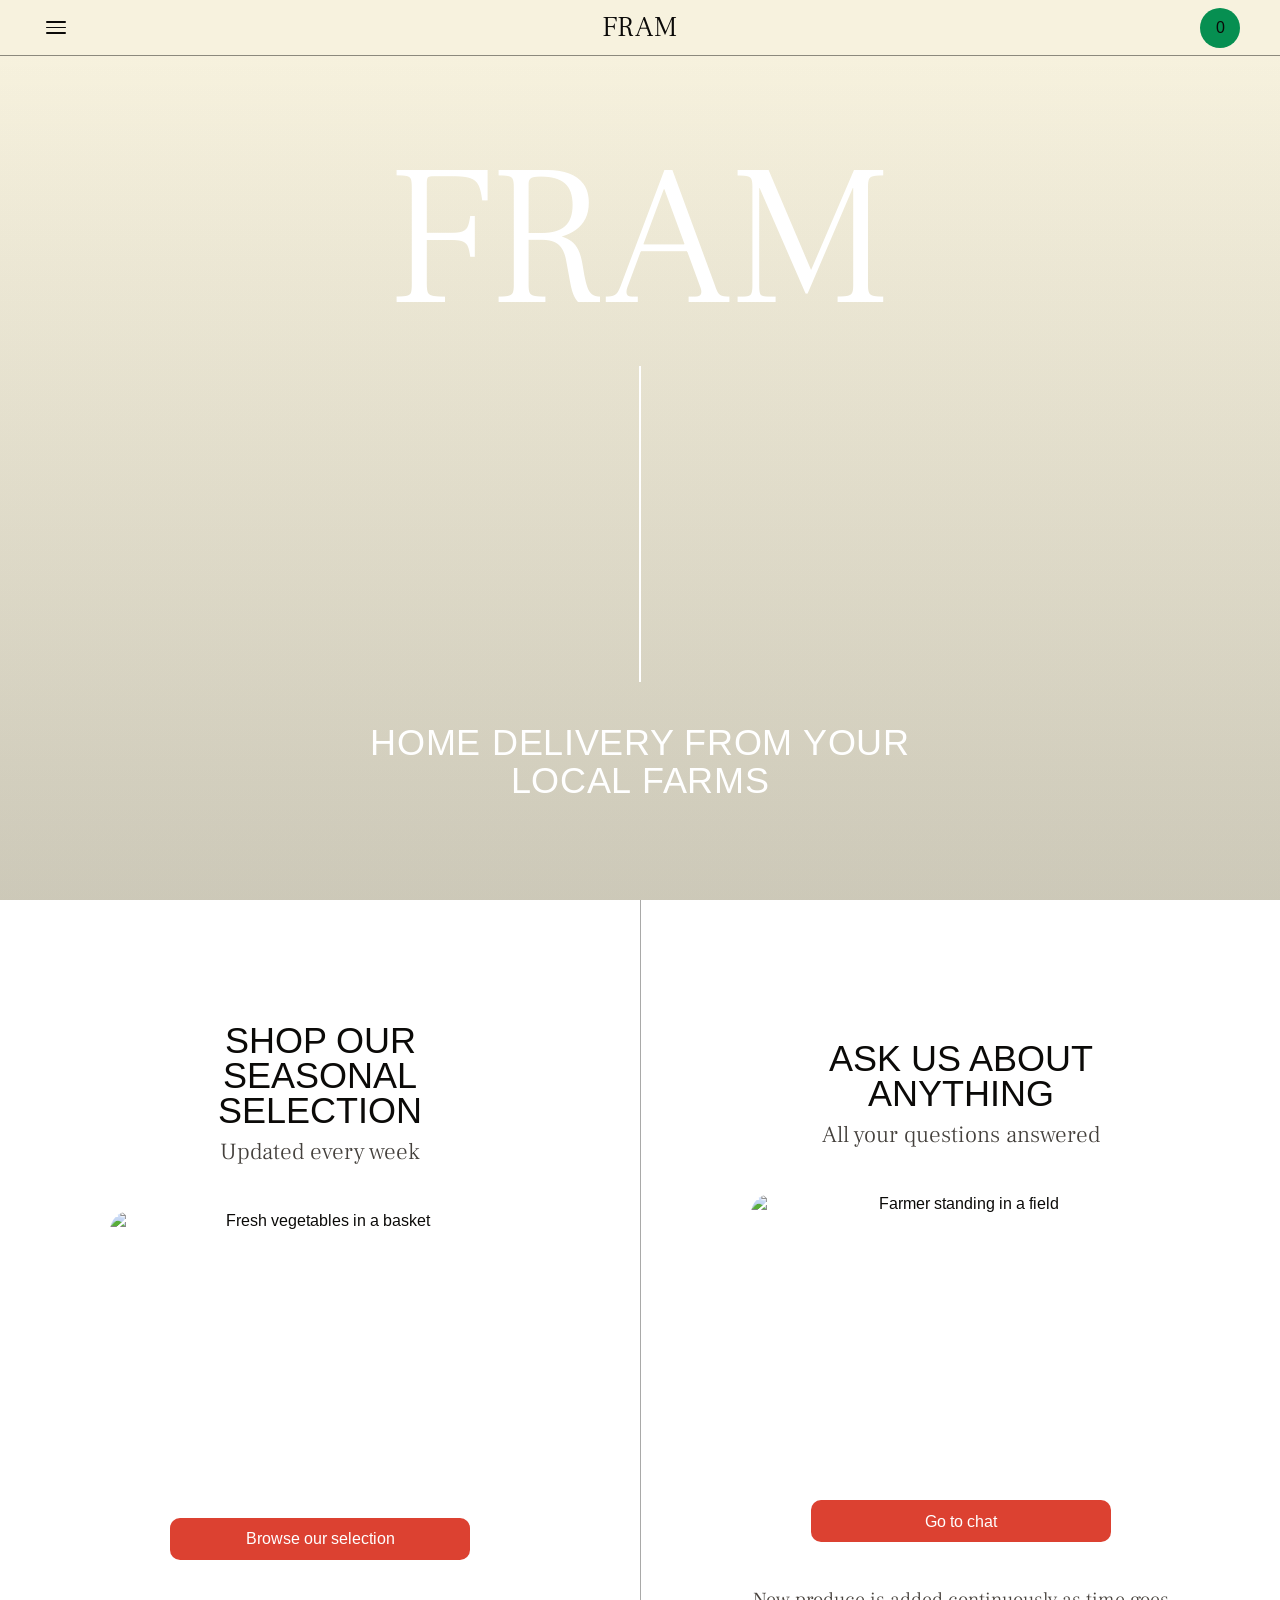
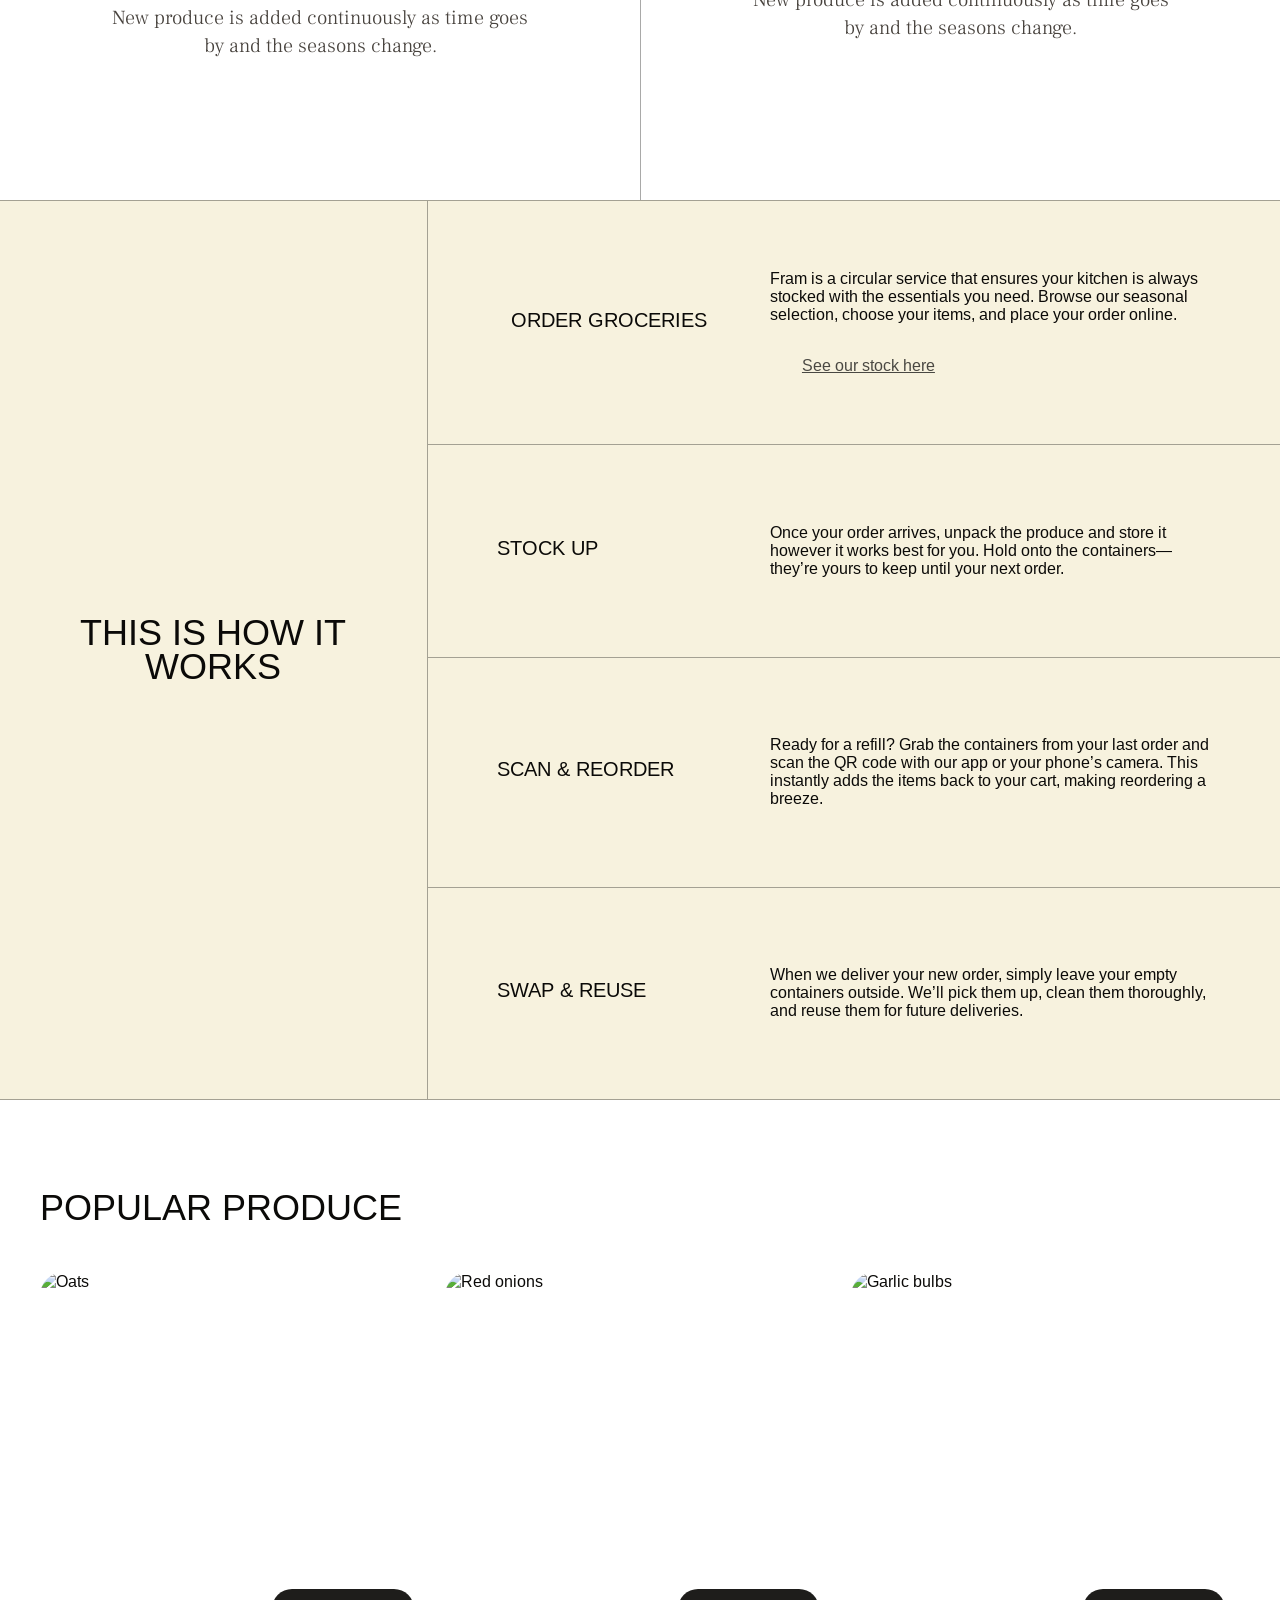
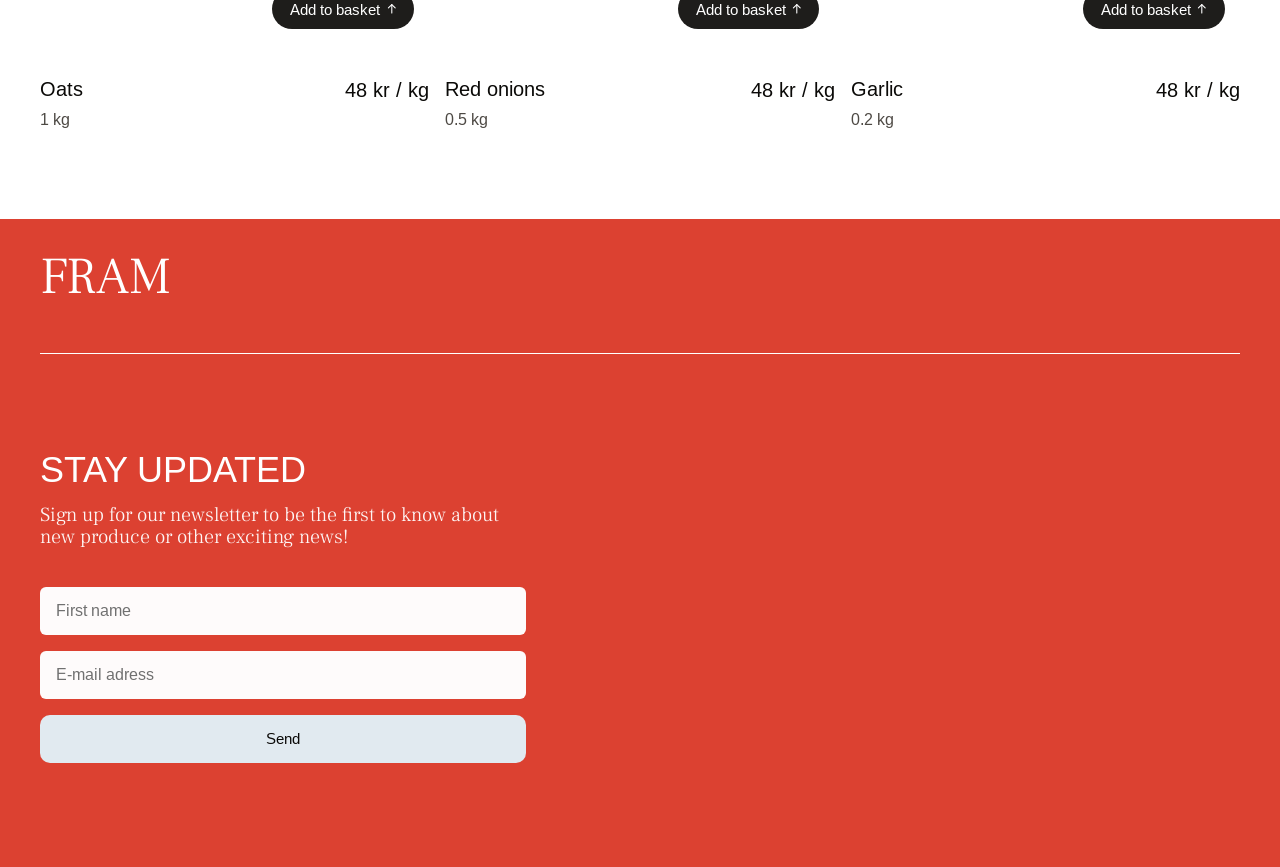
==== commit 1e18da1b: "fix: improve typography and hover interactions" ====
--- a/index.html
+++ b/index.html
@@ -57,15 +57,15 @@
         <section class="intro-panels section-grid" id="seasonal">
           <article class="info-card span-6">
             <div class="card-copy">
-              <h2>Shop our seasonal selection</h2>
+              <h2>Shop our seasonal<br />selection</h2>
               <p>Updated every week</p>
             </div>
             <img
               src="https://images.unsplash.com/photo-1627989147125-a004d05946d3?q=80&w=880&auto=format&fit=crop&ixlib=rb-4.1.0&ixid=M3wxMjA3fDB8MHxwaG90by1wYWdlfHx8fGVufDB8fHx8fA%3D%3D"
               alt="Fresh vegetables in a basket"
             />
+            <a class="button button-primary" href="products.html">Browse our selection</a>
             <p class="panel-body">New produce is added continuously as time goes by and the seasons change.</p>
-            <a class="button button-primary" href="products.html">Browse our selection</a>
           </article>
 
           <article class="info-card span-6 info-card-alt">
@@ -77,8 +77,8 @@
               src="https://images.unsplash.com/photo-1504224357642-c87eacea1da4?q=80&w=1750&auto=format&fit=crop&ixlib=rb-4.1.0&ixid=M3wxMjA3fDB8MHxwaG90by1wYWdlfHx8fGVufDB8fHx8fA%3D%3D"
               alt="Farmer standing in a field"
             />
+            <a class="button button-primary" href="chat.html">Go to chat</a>
             <p class="panel-body">New produce is added continuously as time goes by and the seasons change.</p>
-            <a class="button button-primary" href="chat.html">Go to chat</a>
           </article>
         </section>
 
--- a/styles.css
+++ b/styles.css
@@ -9,7 +9,7 @@
   --text: #0b0a08;
   --muted: #4d4944;
   --accent: #dc4131;
-  --accent-dark: #b73528;
+  --accent-dark: #ae2e21;
   --success: #068f51;
 
   /* Typography scale */
@@ -56,6 +56,8 @@
   background: var(--background);
   overflow-x: hidden;
   overscroll-behavior-y: none;
+  -webkit-font-smoothing: antialiased;
+  -moz-osx-font-smoothing: grayscale;
 }
 
 img {
@@ -137,6 +139,7 @@
   flex-direction: column;
   gap: 4px;
   cursor: pointer;
+  transition: opacity 180ms ease;
 }
 
 .menu-button span {
@@ -144,6 +147,10 @@
   height: 1.5px;
   border-radius: 999px;
   background: var(--text);
+}
+
+.menu-button:hover {
+  opacity: 0.4;
 }
 
 .brand-mark {
@@ -152,7 +159,7 @@
   color: inherit;
   text-decoration: none;
   font-family: "Frank Ruhl Libre", serif;
-  font-size: 1.7rem;
+  font-size: 1.2rem;
   font-weight: 300;
   letter-spacing: 0.02em;
   line-height: 1;
@@ -246,6 +253,11 @@
   display: inline-flex;
   align-items: center;
   justify-content: center;
+  transition: opacity 180ms ease;
+}
+
+.status-pill:hover {
+  opacity: 0.6;
 }
 
 .site-menu {
@@ -334,6 +346,11 @@
   letter-spacing: 0;
 }
 
+.site-menu__links a:hover,
+.site-menu__checkout:hover {
+  text-decoration: underline;
+}
+
 .site-menu__checkout {
   margin-top: auto;
   align-self: center;
@@ -401,7 +418,7 @@
 
 .hero h1 {
   font-family: "Frank Ruhl Libre", serif;
-  font-size: min(var(--type-logo-mobile), 18vw);
+  font-size: var(--type-logo-mobile);
   line-height: 0.84;
   font-weight: 300;
   margin: 0;
@@ -449,7 +466,7 @@
   }
 
   .hero h1 {
-    font-size: clamp(4.4rem, 18vw, 5.8rem);
+    font-size: var(--type-logo-mobile);
   }
 
   .hero-divider {
@@ -461,9 +478,9 @@
   .hero-subtitle {
     width: 100%;
     max-width: 320px;
-    font-size: clamp(1.9rem, 6vw, 2.3rem);
+    font-size: var(--type-heading-mobile);
     font-weight: 400;
-    text-transform: none;
+    text-transform: uppercase;
     line-height: 1.1;
     letter-spacing: 0;
     overflow-wrap: anywhere;
@@ -520,6 +537,11 @@
   letter-spacing: 0;
 }
 
+.button-light:hover {
+  background: #ffffff;
+  color: var(--accent-dark);
+}
+
 /* ============================================================
    INTRO PANELS — mobile first
    ============================================================ */
@@ -561,7 +583,7 @@
 .intro-panels .card-copy h2 {
   margin: 0;
   font-family: "Arimo", sans-serif;
-  font-size: clamp(1.5rem, 5.5vw, 2.2rem);
+  font-size: var(--type-heading-mobile);
   font-weight: 400;
   line-height: 0.97;
   text-transform: uppercase;
@@ -570,7 +592,7 @@
 .intro-panels .card-copy p {
   margin: 10px 0 0;
   font-family: "Frank Ruhl Libre", serif;
-  font-size: 1.2rem;
+  font-size: var(--type-accent-mobile);
   font-weight: 300;
   color: #44403c;
   line-height: 1.2;
@@ -586,7 +608,7 @@
   max-width: 540px;
   margin: 0 auto;
   font-family: "Frank Ruhl Libre", serif;
-  font-size: 1rem;
+  font-size: 16px;
   font-weight: 300;
   line-height: 1.4;
   color: #48433e;
@@ -631,7 +653,7 @@
   max-width: 260px;
   margin: 0;
   font-family: "Arimo", sans-serif;
-  font-size: clamp(1.5rem, 5.5vw, 2.2rem);
+  font-size: var(--type-heading-mobile);
   font-weight: 400;
   line-height: 0.95;
   text-transform: uppercase;
@@ -695,7 +717,8 @@
 .process-step > div p {
   margin: 0;
   font-family: "Arimo", sans-serif;
-  font-size: 0.875rem;
+  font-size: var(--type-body);
+  font-weight: 400;
   line-height: 1.55;
   color: var(--muted);
 }
@@ -746,7 +769,7 @@
 
 .products .section-header h2 {
   font-family: "Arimo", sans-serif;
-  font-size: clamp(1.5rem, 5.5vw, 2.2rem);
+  font-size: var(--type-heading-mobile);
   font-weight: 400;
   line-height: 1;
   text-transform: uppercase;
@@ -778,6 +801,44 @@
   scroll-snap-align: start;
 }
 
+@media (max-width: 899px) {
+  .products-carousel .product-card {
+    display: grid;
+    grid-template-columns: minmax(0, 1fr);
+  }
+
+  .products-carousel .product-card img {
+    grid-column: 1;
+    grid-row: 1;
+  }
+
+  .products-carousel .chip-button {
+    grid-column: 1;
+    grid-row: 1;
+    align-self: end;
+    justify-self: end;
+    margin: 0 12px 28px 0;
+    width: auto;
+    position: static;
+    padding: 0.68rem 1.05rem;
+    font-size: 0.85rem;
+    z-index: 1;
+  }
+
+  .products-carousel .product-meta {
+    display: grid;
+    grid-template-columns: minmax(0, 1fr) auto;
+    align-items: start;
+    column-gap: 12px;
+    row-gap: 2px;
+  }
+
+  .products-carousel .product-meta strong {
+    text-align: right;
+    justify-self: end;
+  }
+}
+
 /* 2 columns on mobile */
 .product-card {
   grid-column: span 6;
@@ -800,7 +861,7 @@
 .product-meta h3 {
   margin: 0;
   font-family: "Arimo", sans-serif;
-  font-size: 0.95rem;
+  font-size: var(--type-subheading-mobile);
   font-weight: 400;
   line-height: 1.1;
   text-transform: none;
@@ -810,13 +871,13 @@
   margin: 0;
   font-family: "Arimo", sans-serif;
   color: var(--muted);
-  font-size: 0.8rem;
+  font-size: var(--type-body);
   line-height: 1.25;
 }
 
 .product-meta strong {
   font-family: "Arimo", sans-serif;
-  font-size: 0.9rem;
+  font-size: var(--type-subheading-mobile);
   font-weight: 400;
   line-height: 1.05;
   white-space: nowrap;
@@ -841,6 +902,12 @@
   line-height: 1;
   cursor: pointer;
   width: 100%;
+  transition: background-color 180ms ease, box-shadow 180ms ease;
+}
+
+.chip-button:hover {
+  background: var(--accent-dark);
+  box-shadow: 0 8px 18px rgba(11, 10, 8, 0.18);
 }
 
 .chip-button-label {
@@ -903,7 +970,7 @@
 .newsletter h2 {
   margin: 0 0 1rem;
   font-family: "Arimo", sans-serif;
-  font-size: clamp(1.5rem, 5.5vw, 2.2rem);
+  font-size: var(--type-heading-mobile);
   font-weight: 400;
   line-height: 1;
   text-transform: uppercase;
@@ -914,8 +981,8 @@
   margin: 0;
   color: rgba(255, 255, 255, 0.95);
   font-family: "Frank Ruhl Libre", serif;
-  font-size: 1rem;
-  font-weight: 400;
+  font-size: var(--type-accent-mobile);
+  font-weight: 300;
   line-height: 1.35;
 }
 
@@ -952,6 +1019,19 @@
   font-weight: 300;
 }
 
+/* Keep light text visually light */
+.brand-mark,
+.site-menu__brand,
+.hero h1,
+.footer-brand,
+.intro-panels .card-copy p,
+.newsletter-copy p,
+.eyebrow,
+.section-kicker {
+  font-weight: 300;
+  font-variation-settings: "wght" 300;
+}
+
 /* ============================================================
    DESKTOP BREAKPOINT  ≥ 900px
    ============================================================ */
@@ -978,7 +1058,7 @@
 
   .brand-mark {
     grid-column: 6 / span 2;
-    font-size: 2.95rem;
+    font-size: 1.8rem;
   }
 
   .status-pill {
@@ -1043,7 +1123,7 @@
   }
 
   .hero h1 {
-    font-size: clamp(8rem, 15vw, 12.5rem);
+    font-size: var(--type-logo-desktop);
   }
 
   .hero-divider {
@@ -1053,7 +1133,7 @@
 
   .hero-subtitle {
     max-width: 620px;
-    font-size: clamp(2rem, 3.1vw, 2.8rem);
+    font-size: var(--type-heading-desktop);
   }
 
   /* Intro panels */
@@ -1078,24 +1158,26 @@
   }
 
   .intro-panels .card-copy h2 {
-    font-size: clamp(2.35rem, 2.9vw, 3.3rem);
+    font-size: var(--type-heading-desktop);
   }
 
   .intro-panels .card-copy {
     margin-bottom: 0;
-    min-height: 170px;
     display: flex;
     flex-direction: column;
     justify-content: flex-start;
   }
 
   .intro-panels .card-copy p {
-    font-size: 1.95rem;
+    font-size: var(--type-accent-desktop);
   }
 
   .intro-panels .panel-body {
     margin: 0 auto;
     min-height: 58px;
+    font-family: "Frank Ruhl Libre", serif;
+    font-size: 20px;
+    font-weight: 300;
   }
 
   .info-card img {
@@ -1119,7 +1201,7 @@
 
   .process-heading h2 {
     max-width: 320px;
-    font-size: clamp(3rem, 3.2vw, 3.5rem);
+    font-size: var(--type-heading-desktop);
   }
 
   .process-list {
@@ -1159,7 +1241,7 @@
   .process-step > div p {
     max-width: 590px;
     padding: 0 56px;
-    font-size: 1rem;
+    font-size: var(--type-body);
     line-height: 1.12;
     color: var(--text);
   }
@@ -1230,16 +1312,16 @@
   }
 
   .product-meta h3 {
-    font-size: clamp(2rem, 2vw, 2.2rem);
+    font-size: var(--type-subheading-desktop);
   }
 
   .product-meta p {
-    font-size: 1.05rem;
+    font-size: var(--type-body);
     padding-top: 0.55rem;
   }
 
   .product-meta strong {
-    font-size: clamp(1.95rem, 1.9vw, 2.1rem);
+    font-size: var(--type-subheading-desktop);
     padding-top: 0.1rem;
   }
 
@@ -1254,7 +1336,7 @@
   }
 
   .products .section-header h2 {
-    font-size: clamp(2.7rem, 3vw, 3.2rem);
+    font-size: var(--type-heading-desktop);
   }
 
   .breadcrumbs {
@@ -1290,11 +1372,11 @@
   }
 
   .newsletter h2 {
-    font-size: clamp(3rem, 3.2vw, 3.4rem);
+    font-size: var(--type-heading-desktop);
   }
 
   .newsletter-copy p {
-    font-size: clamp(1.35rem, 1.65vw, 1.8rem);
+    font-size: var(--type-accent-desktop);
     line-height: 1.12;
   }
 
@@ -1332,8 +1414,10 @@
     font-size: 1.45rem;
   }
 
-  .intro-panels .card-copy {
-    min-height: 138px;
+  .intro-panels .card-copy h2 {
+    max-width: 390px;
+    margin-left: auto;
+    margin-right: auto;
   }
 
   .intro-panels .panel-body {
@@ -1342,11 +1426,11 @@
   }
 
   .intro-panels .button {
-    width: min(100%, 240px);
+    width: min(100%, 300px);
   }
 
   .info-card img {
-    width: min(100%, 480px);
+    width: min(100%, 420px);
   }
 
   .how-it-works {
@@ -1425,7 +1509,7 @@
 .produce-header h1 {
   margin: 0;
   font-family: "Arimo", sans-serif;
-  font-size: clamp(2rem, 4vw, 2.25rem);
+  font-size: var(--type-heading-mobile);
   font-weight: 400;
   line-height: 1;
   text-transform: uppercase;
@@ -1451,7 +1535,7 @@
   max-width: 420px;
   margin: 0;
   font-family: "Arimo", sans-serif;
-  font-size: 0.95rem;
+  font-size: var(--type-large-body-mobile);
   font-weight: 400;
   line-height: 1.23;
   color: var(--text);
@@ -1498,17 +1582,17 @@
 }
 
 .produce-products .product-meta h3 {
-  font-size: 0.98rem;
+  font-size: var(--type-subheading-mobile);
   line-height: 1.15;
 }
 
 .produce-products .product-meta p {
-  font-size: 0.8rem;
+  font-size: var(--type-body);
   line-height: 1.2;
 }
 
 .produce-products .product-meta strong {
-  font-size: 0.95rem;
+  font-size: var(--type-subheading-mobile);
   line-height: 1.15;
   padding-top: 2px;
 }
@@ -1516,11 +1600,11 @@
 .produce-products .chip-button {
   position: absolute;
   right: 12px;
-  bottom: 52px;
+  bottom: 80px;
   margin-top: 0;
   width: auto;
-  padding: 0.48rem 0.78rem;
-  font-size: 0.68rem;
+  padding: 0.65rem 1rem;
+  font-size: 0.8rem;
   z-index: 1;
 }
 
@@ -1564,7 +1648,7 @@
 .farms-content h2 {
   margin: 0;
   font-family: "Arimo", sans-serif;
-  font-size: clamp(1.5rem, 5vw, 2rem);
+  font-size: var(--type-heading-mobile);
   font-weight: 400;
   line-height: 1.2;
   text-transform: uppercase;
@@ -1752,12 +1836,12 @@
 
 .produce-newsletter h2 {
   margin: 0 0 18px;
-  font-size: 1.95rem;
+  font-size: var(--type-heading-mobile);
 }
 
 .produce-newsletter .newsletter-copy p {
   max-width: 260px;
-  font-size: 0.98rem;
+  font-size: var(--type-accent-mobile);
   line-height: 1.28;
 }
 
@@ -1807,7 +1891,7 @@
   }
 
   .produce-header h1 {
-    font-size: 2.3rem;
+    font-size: var(--type-heading-desktop);
   }
 
   .produce-intro {
@@ -1817,7 +1901,7 @@
   }
 
   .produce-description {
-    font-size: 0.98rem;
+    font-size: var(--type-large-body-desktop);
     line-height: 1.23;
     max-width: 410px;
   }
@@ -1848,24 +1932,27 @@
   }
 
   .produce-products .product-meta h3 {
-    font-size: 1rem;
+    font-size: var(--type-subheading-desktop);
   }
 
   .produce-products .product-meta p {
-    font-size: 0.82rem;
+    font-size: var(--type-body);
     padding-top: 0;
   }
 
   .produce-products .product-meta strong {
-    font-size: 0.98rem;
+    font-size: var(--type-subheading-desktop);
     padding-top: 0;
   }
 
   .produce-products .chip-button {
+    position: absolute;
     right: 12px;
-    bottom: 52px;
-    padding: 0.5rem 0.8rem;
-    font-size: 0.68rem;
+    bottom: 80px;
+    margin-top: 0;
+    width: auto;
+    padding: 0.7rem 1.1rem;
+    font-size: 0.85rem;
   }
 
   .partnering-farms {
@@ -1893,7 +1980,7 @@
   }
 
   .farms-content h2 {
-    font-size: clamp(2.5rem, 3.5vw, 4rem);
+    font-size: var(--type-heading-desktop);
     text-align: left;
     line-height: 1.15;
   }
@@ -1918,7 +2005,7 @@
 
   .produce-farms .farms-content h2 {
     max-width: 320px;
-    font-size: 2.1rem;
+    font-size: var(--type-heading-desktop);
     line-height: 1.14;
     text-align: center;
   }
@@ -1963,12 +2050,12 @@
 
   .produce-newsletter h2 {
     margin-bottom: 22px;
-    font-size: 2.05rem;
+    font-size: var(--type-heading-desktop);
   }
 
   .produce-newsletter .newsletter-copy p {
     max-width: 250px;
-    font-size: 0.98rem;
+    font-size: var(--type-accent-desktop);
     line-height: 1.28;
   }
 
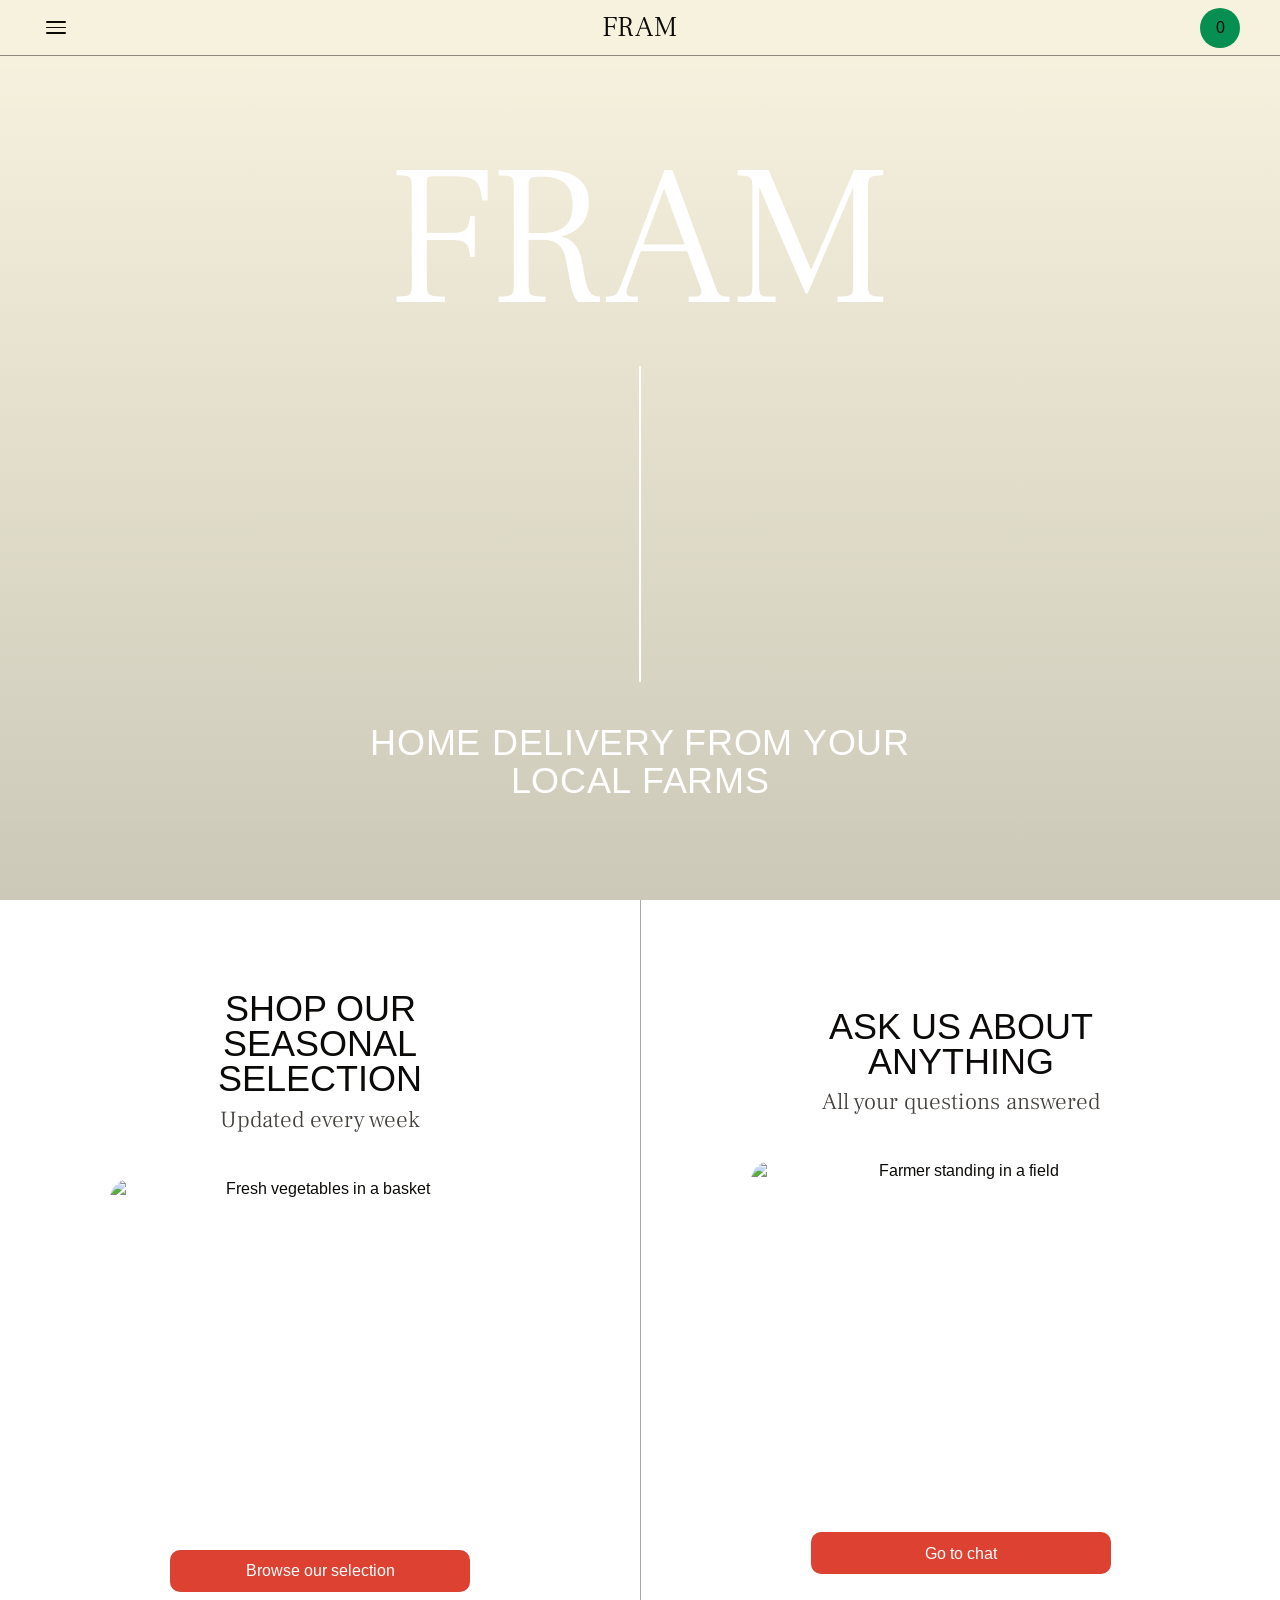
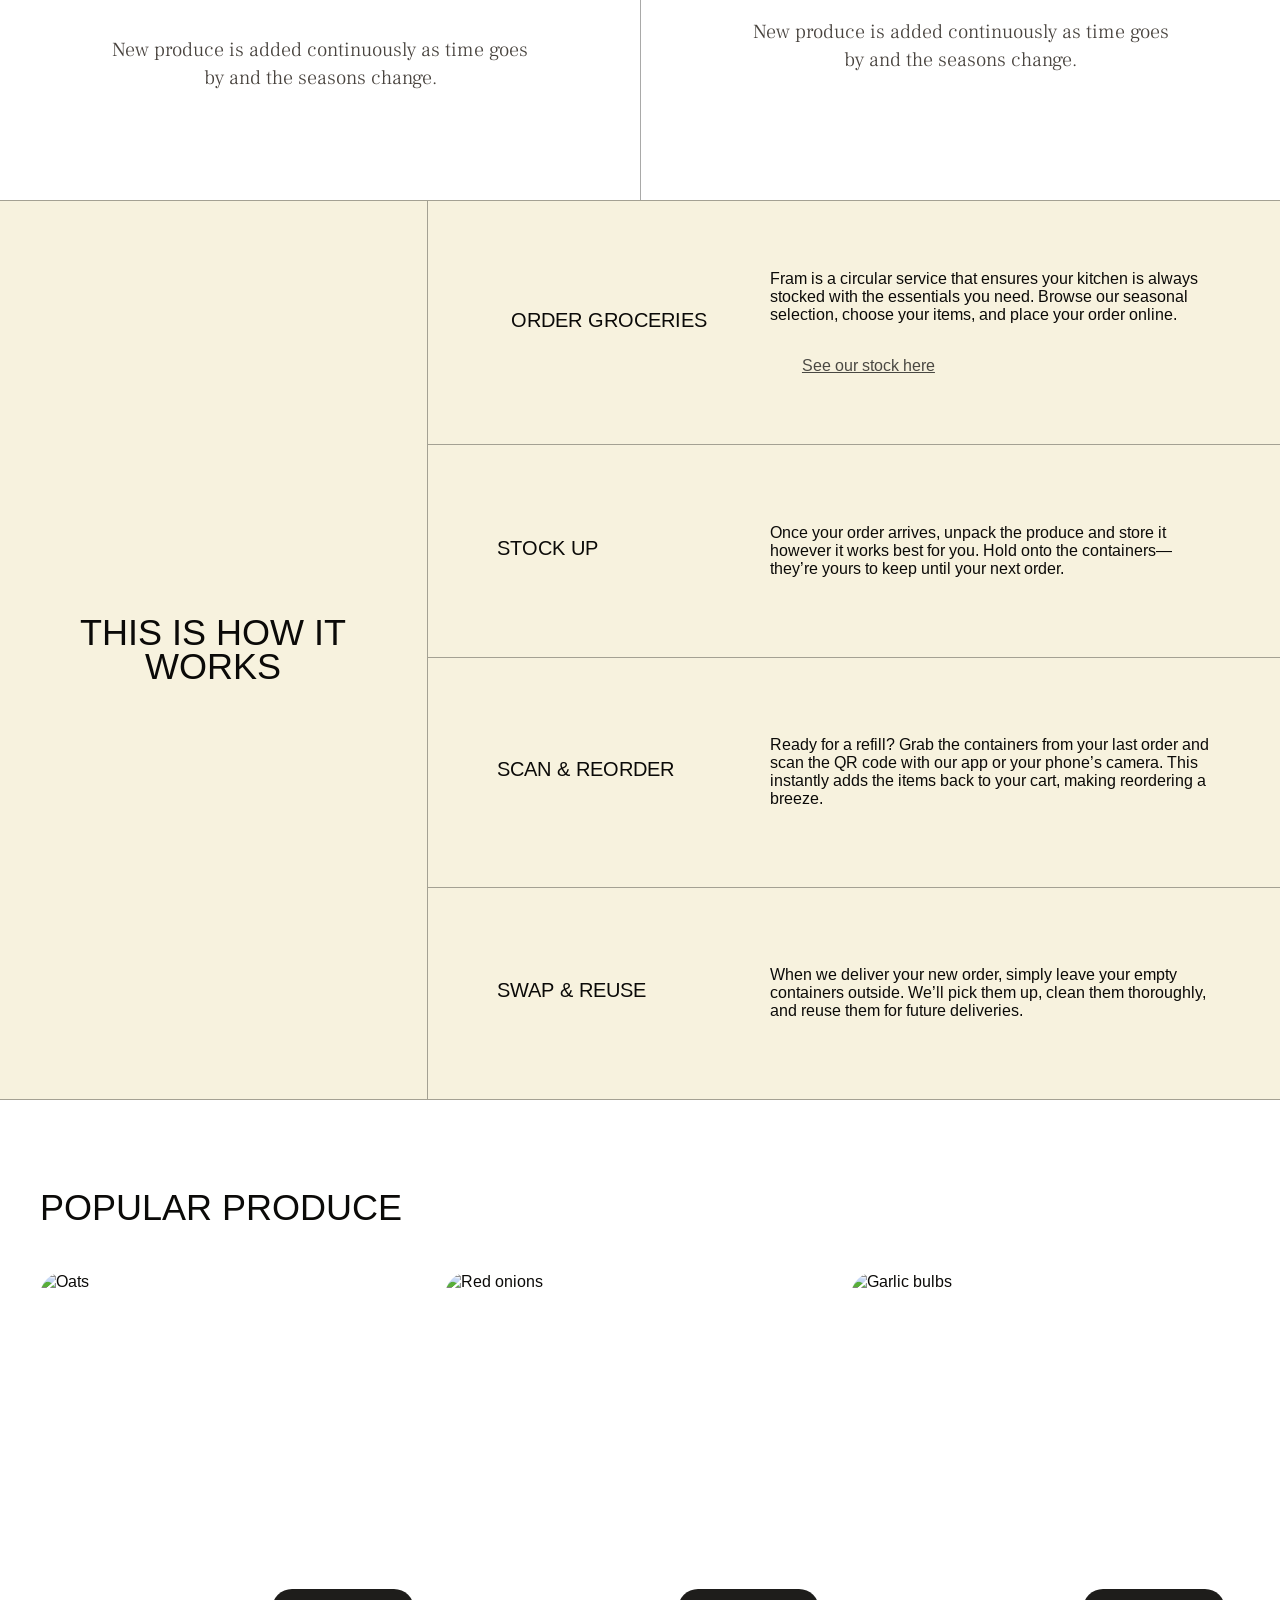
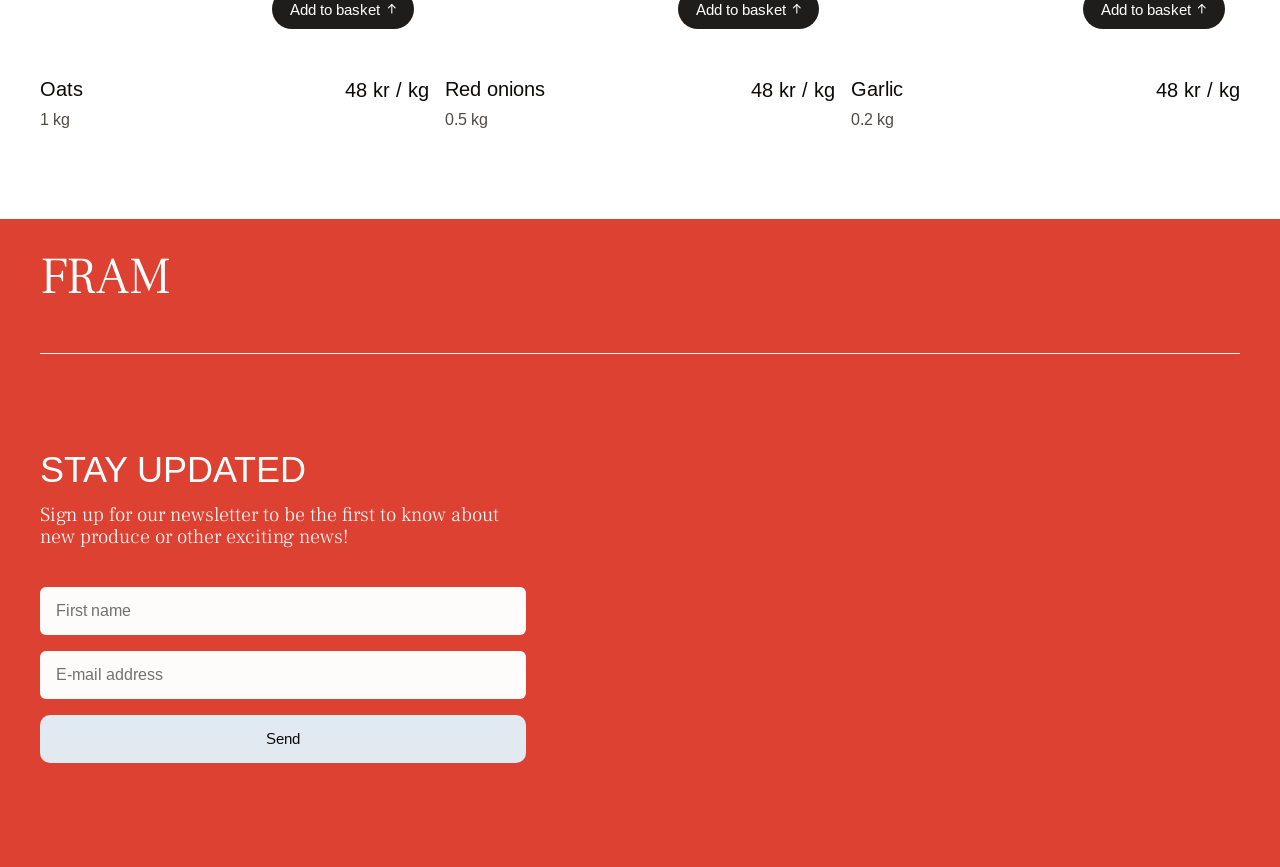
==== commit 652215c9: "fix: accessibility improvements and general bug fixes" ====
--- a/index.html
+++ b/index.html
@@ -3,6 +3,10 @@
   <head>
     <meta charset="UTF-8" />
     <meta name="viewport" content="width=device-width, initial-scale=1.0" />
+    <meta
+      name="description"
+      content="FRAM delivers fresh seasonal produce from local farms. Browse farm-sourced products, learn how delivery works, and sign up for updates."
+    />
     <title>FRAM — Farm Fresh Delivery</title>
     <link rel="preconnect" href="https://fonts.googleapis.com" />
     <link rel="preconnect" href="https://fonts.gstatic.com" crossorigin />
@@ -10,10 +14,18 @@
       href="https://fonts.googleapis.com/css2?family=Arimo:wght@400;500;600;700&family=Frank+Ruhl+Libre:wght@300;400;500&display=swap"
       rel="stylesheet"
     />
+    <link
+      rel="preload"
+      as="image"
+      href="https://images.unsplash.com/photo-1713244649594-0c2de54f2eaa?q=80&w=1750&auto=format&fit=crop&ixlib=rb-4.1.0&ixid=M3wxMjA3fDB8MHxwaG90by1wYWdlfHx8fGVufDB8fHx8fA%3D%3D"
+      fetchpriority="high"
+    />
     <link rel="stylesheet" href="styles.css" />
     <script src="menu.js" defer></script>
+    <script src="newsletter.js" defer></script>
   </head>
   <body>
+    <a class="skip-link" href="#main-content">Skip to main content</a>
     <div class="page-shell">
       <header class="topbar section-grid">
         <button class="menu-button" type="button" aria-label="Open menu" aria-expanded="false" aria-controls="siteMenu" data-menu-open>
@@ -25,9 +37,9 @@
         <span class="status-pill" aria-label="Basket count">0</span>
       </header>
 
-      <nav class="site-menu" id="siteMenu" aria-hidden="true" data-site-menu>
+      <nav class="site-menu" id="siteMenu" aria-hidden="true" aria-label="Main menu" data-site-menu>
         <button class="site-menu__backdrop" type="button" aria-label="Close menu" data-menu-close></button>
-        <div class="site-menu__panel">
+        <div class="site-menu__panel" role="dialog" aria-modal="true" aria-label="Site menu" data-menu-panel>
           <div class="site-menu__top">
             <button class="site-menu__close" type="button" aria-label="Close menu" data-menu-close>×</button>
             <a class="site-menu__brand" href="index.html">FRAM</a>
@@ -42,7 +54,7 @@
         </div>
       </nav>
 
-      <main>
+      <main id="main-content" tabindex="-1">
         <section class="hero" id="hero">
           <div class="hero-overlay"></div>
           <div class="section-grid hero-grid">
@@ -63,6 +75,10 @@
             <img
               src="https://images.unsplash.com/photo-1627989147125-a004d05946d3?q=80&w=880&auto=format&fit=crop&ixlib=rb-4.1.0&ixid=M3wxMjA3fDB8MHxwaG90by1wYWdlfHx8fGVufDB8fHx8fA%3D%3D"
               alt="Fresh vegetables in a basket"
+              width="448"
+              height="327"
+              loading="lazy"
+              decoding="async"
             />
             <a class="button button-primary" href="products.html">Browse our selection</a>
             <p class="panel-body">New produce is added continuously as time goes by and the seasons change.</p>
@@ -76,6 +92,10 @@
             <img
               src="https://images.unsplash.com/photo-1504224357642-c87eacea1da4?q=80&w=1750&auto=format&fit=crop&ixlib=rb-4.1.0&ixid=M3wxMjA3fDB8MHxwaG90by1wYWdlfHx8fGVufDB8fHx8fA%3D%3D"
               alt="Farmer standing in a field"
+              width="448"
+              height="327"
+              loading="lazy"
+              decoding="async"
             />
             <a class="button button-primary" href="chat.html">Go to chat</a>
             <p class="panel-body">New produce is added continuously as time goes by and the seasons change.</p>
@@ -127,6 +147,10 @@
                 <img
                   src="https://images.unsplash.com/photo-1614373532018-92a75430a0da?q=80&w=687&auto=format&fit=crop&ixlib=rb-4.1.0&ixid=M3wxMjA3fDB8MHxwaG90by1wYWdlfHx8fGVufDB8fHx8fA%3D%3D"
                   alt="Oats"
+                  width="250"
+                  height="321"
+                  loading="lazy"
+                  decoding="async"
                 />
                 <div class="product-meta">
                   <div>
@@ -135,13 +159,17 @@
                   </div>
                   <strong>48 kr / kg</strong>
                 </div>
-                <button class="chip-button"><span class="chip-button-label">Add to basket</span><svg class="chip-button-arrow" aria-hidden="true" viewBox="0 0 24 24" fill="none"><path d="M12 19.5V4.5"></path><path d="M6 10.5L12 4.5L18 10.5"></path></svg></button>
+                <button class="chip-button" type="button" aria-label="Add Oats to basket"><span class="chip-button-label">Add to basket</span><svg class="chip-button-arrow" aria-hidden="true" viewBox="0 0 24 24" fill="none"><path d="M12 19.5V4.5"></path><path d="M6 10.5L12 4.5L18 10.5"></path></svg></button>
               </article>
 
               <article class="product-card span-4">
                 <img
                   src="https://images.unsplash.com/photo-1508747703725-719777637510?q=80&w=1548&auto=format&fit=crop&ixlib=rb-4.1.0&ixid=M3wxMjA3fDB8MHxwaG90by1wYWdlfHx8fGVufDB8fHx8fA%3D%3D"
                   alt="Red onions"
+                  width="250"
+                  height="321"
+                  loading="lazy"
+                  decoding="async"
                 />
                 <div class="product-meta">
                   <div>
@@ -150,13 +178,17 @@
                   </div>
                   <strong>48 kr / kg</strong>
                 </div>
-                <button class="chip-button"><span class="chip-button-label">Add to basket</span><svg class="chip-button-arrow" aria-hidden="true" viewBox="0 0 24 24" fill="none"><path d="M12 19.5V4.5"></path><path d="M6 10.5L12 4.5L18 10.5"></path></svg></button>
+                <button class="chip-button" type="button" aria-label="Add Red onions to basket"><span class="chip-button-label">Add to basket</span><svg class="chip-button-arrow" aria-hidden="true" viewBox="0 0 24 24" fill="none"><path d="M12 19.5V4.5"></path><path d="M6 10.5L12 4.5L18 10.5"></path></svg></button>
               </article>
 
               <article class="product-card span-4">
                 <img
                   src="https://images.unsplash.com/reserve/E6Ai8EoSQp2unXHEd1GA_GarlicHarvest.jpg?q=80&w=1740&auto=format&fit=crop&ixlib=rb-4.1.0&ixid=M3wxMjA3fDB8MHxwaG90by1wYWdlfHx8fGVufDB8fHx8fA%3D%3D"
                   alt="Garlic bulbs"
+                  width="250"
+                  height="321"
+                  loading="lazy"
+                  decoding="async"
                 />
                 <div class="product-meta">
                   <div>
@@ -165,7 +197,7 @@
                   </div>
                   <strong>48 kr / kg</strong>
                 </div>
-                <button class="chip-button"><span class="chip-button-label">Add to basket</span><svg class="chip-button-arrow" aria-hidden="true" viewBox="0 0 24 24" fill="none"><path d="M12 19.5V4.5"></path><path d="M6 10.5L12 4.5L18 10.5"></path></svg></button>
+                <button class="chip-button" type="button" aria-label="Add Garlic to basket"><span class="chip-button-label">Add to basket</span><svg class="chip-button-arrow" aria-hidden="true" viewBox="0 0 24 24" fill="none"><path d="M12 19.5V4.5"></path><path d="M6 10.5L12 4.5L18 10.5"></path></svg></button>
               </article>
             </div>
           </div>
@@ -181,8 +213,8 @@
               <p>Sign up for our newsletter to be the first to know about new produce or other exciting news!</p>
 
               <form class="newsletter-form">
-                <input type="text" name="firstName" placeholder="First name" aria-label="First name" />
-                <input type="email" name="email" placeholder="E-mail adress" aria-label="E-mail address" />
+                <input type="text" name="firstName" placeholder="First name" aria-label="First name" autocomplete="given-name" required />
+                <input type="email" name="email" placeholder="E-mail address" aria-label="E-mail address" autocomplete="email" required />
                 <button class="button button-light" type="submit">Send</button>
               </form>
             </div>
--- a/styles.css
+++ b/styles.css
@@ -75,6 +75,25 @@
 button {
   border: 0;
   background: none;
+}
+
+.skip-link {
+  position: absolute;
+  top: 8px;
+  left: 8px;
+  z-index: 5000;
+  padding: 0.55rem 0.8rem;
+  border-radius: 8px;
+  background: #fff;
+  color: var(--text);
+  border: 2px solid var(--text);
+  transform: translateY(-150%);
+  transition: transform 140ms ease;
+}
+
+.skip-link:focus,
+.skip-link:focus-visible {
+  transform: translateY(0);
 }
 
 /* ============================================================
@@ -1008,6 +1027,38 @@
   color: #707070;
 }
 
+.newsletter-form input.field-invalid {
+  outline: 2px solid var(--accent);
+  outline-offset: 1px;
+}
+
+.newsletter-form input.field-valid {
+  outline: 2px solid var(--success);
+  outline-offset: 1px;
+}
+
+.form-field-error {
+  display: block;
+  margin-top: -0.35rem;
+  font-size: 0.8rem;
+  color: #fff;
+  font-weight: 600;
+  text-shadow: 0 1px 3px rgba(0, 0, 0, 0.4);
+  min-height: 1em;
+}
+
+.form-success-message {
+  margin-top: 1.6rem;
+  padding: 0.85rem 1rem;
+  border-radius: 8px;
+  background: rgba(255, 255, 255, 0.18);
+  border: 1px solid rgba(255, 255, 255, 0.5);
+  color: #fff;
+  font-size: 0.95rem;
+  font-weight: 600;
+  text-shadow: 0 1px 3px rgba(0, 0, 0, 0.3);
+}
+
 /* ============================================================
    TYPOGRAPHY HELPERS
    ============================================================ */
@@ -1788,25 +1839,104 @@
 }
 
 .leaflet-popup-content {
-  margin: 0.75rem 0.85rem;
+  margin: 0;
   font-family: "Arimo", sans-serif;
   font-size: 0.9rem;
   line-height: 1.4;
 }
 
-.leaflet-popup-content strong {
-  display: inline-block;
-  margin-bottom: 0.25rem;
-}
-
-.leaflet-tooltip {
+.farm-popup-frame .leaflet-popup-content-wrapper {
+  border-radius: 16px;
+  background: linear-gradient(160deg, #fffef8 0%, #f8f3e9 100%);
+  border: 1px solid rgba(11, 10, 8, 0.1);
+}
+
+.farm-popup-frame .leaflet-popup-tip {
+  background: #f8f3e9;
+}
+
+.farm-popup-frame a.leaflet-popup-close-button {
+  top: 8px;
+  right: 12px;
+  width: 30px;
+  height: 30px;
+  padding: 0;
+  display: grid;
+  place-items: center;
+  border-radius: 999px;
+  color: var(--text);
+  font-size: 1.15rem;
+  line-height: 1;
+}
+
+.farm-popup-frame a.leaflet-popup-close-button:hover {
+  background: rgba(11, 10, 8, 0.08);
+}
+
+.farm-popup {
+  padding: 0.9rem 1rem;
+  color: var(--text);
+}
+
+.farm-popup__eyebrow {
+  margin: 0 0 0.25rem;
+  font-size: 0.7rem;
+  font-weight: 600;
+  letter-spacing: 0.06em;
+  text-transform: uppercase;
+  color: var(--accent-dark);
+}
+
+.farm-popup__title {
+  margin: 0;
+  font-family: "Frank Ruhl Libre", serif;
+  font-size: 1.2rem;
+  line-height: 1.2;
+}
+
+.farm-popup__address,
+.farm-popup__description,
+.farm-popup__produce,
+.farm-popup__nearby {
+  margin: 0.45rem 0 0;
+  font-size: 0.82rem;
+  color: var(--muted);
+}
+
+.farm-popup__description {
+  color: var(--text);
+}
+
+.farm-popup__produce strong,
+.farm-popup__nearby strong {
+  color: var(--text);
+}
+
+.farm-tooltip-frame.leaflet-tooltip {
   border: 0;
-  border-radius: 999px;
-  background: rgba(11, 10, 8, 0.9);
-  color: #fff;
-  box-shadow: 0 10px 24px rgba(11, 10, 8, 0.16);
+  border-radius: 12px;
+  background: rgba(255, 252, 245, 0.97);
+  color: var(--text);
+  box-shadow: 0 12px 28px rgba(11, 10, 8, 0.14);
   font-family: "Arimo", sans-serif;
-  font-size: 0.78rem;
+  padding: 0.5rem 0.65rem;
+}
+
+.farm-tooltip-frame::before {
+  border-top-color: rgba(255, 252, 245, 0.97) !important;
+}
+
+.farm-tooltip__name {
+  font-size: 0.8rem;
+  font-weight: 700;
+  line-height: 1.2;
+}
+
+.farm-tooltip__meta {
+  margin-top: 0.15rem;
+  font-size: 0.72rem;
+  line-height: 1.2;
+  color: var(--muted);
 }
 
 
@@ -2225,6 +2355,7 @@
     justify-content: center;
     line-height: 1;
     cursor: pointer;
+    transition: background-color 180ms ease, transform 180ms ease;
   }
 
   .chatbot-send .chat-send-arrow {
@@ -2235,6 +2366,11 @@
 
   .chatbot-send:hover {
     background: var(--accent-dark);
+    transform: translateY(-1px);
+  }
+
+  .chatbot-send:active {
+    transform: translateY(0);
   }
 
   .chatbot-send:disabled,
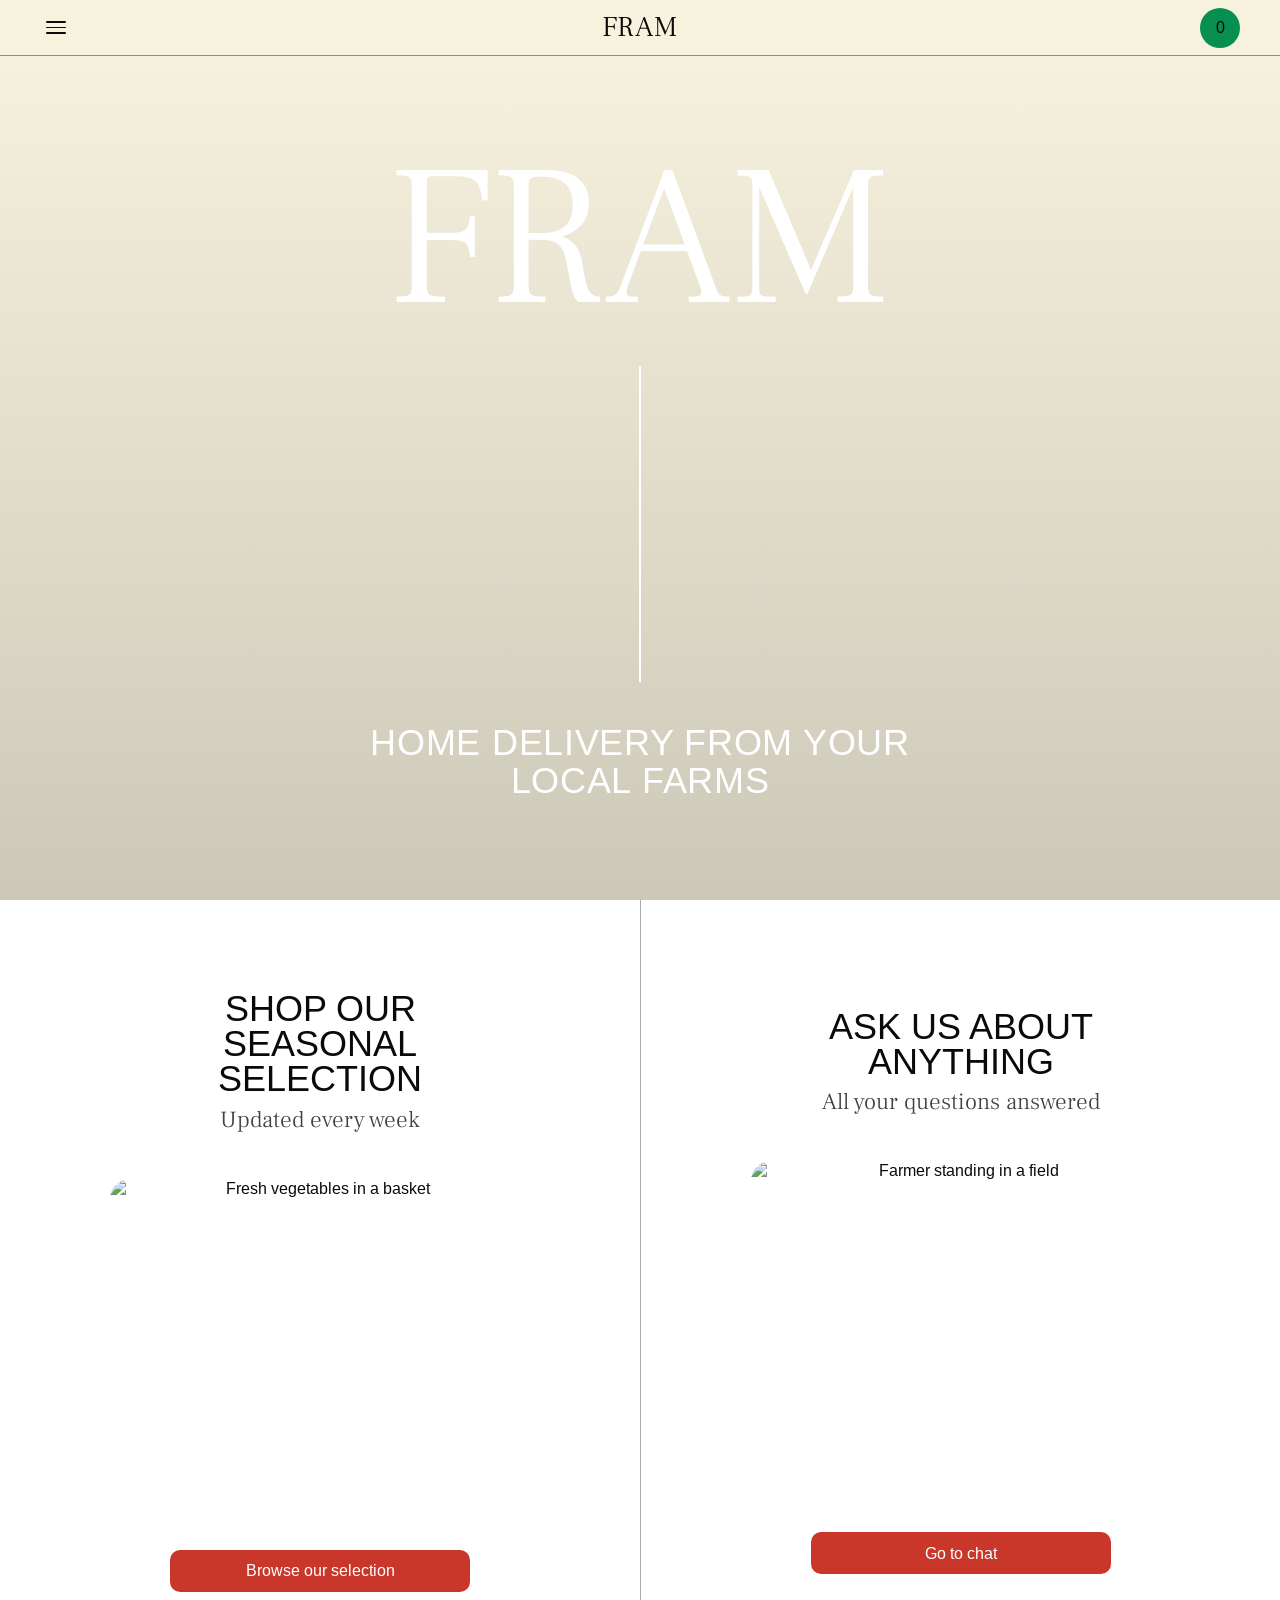
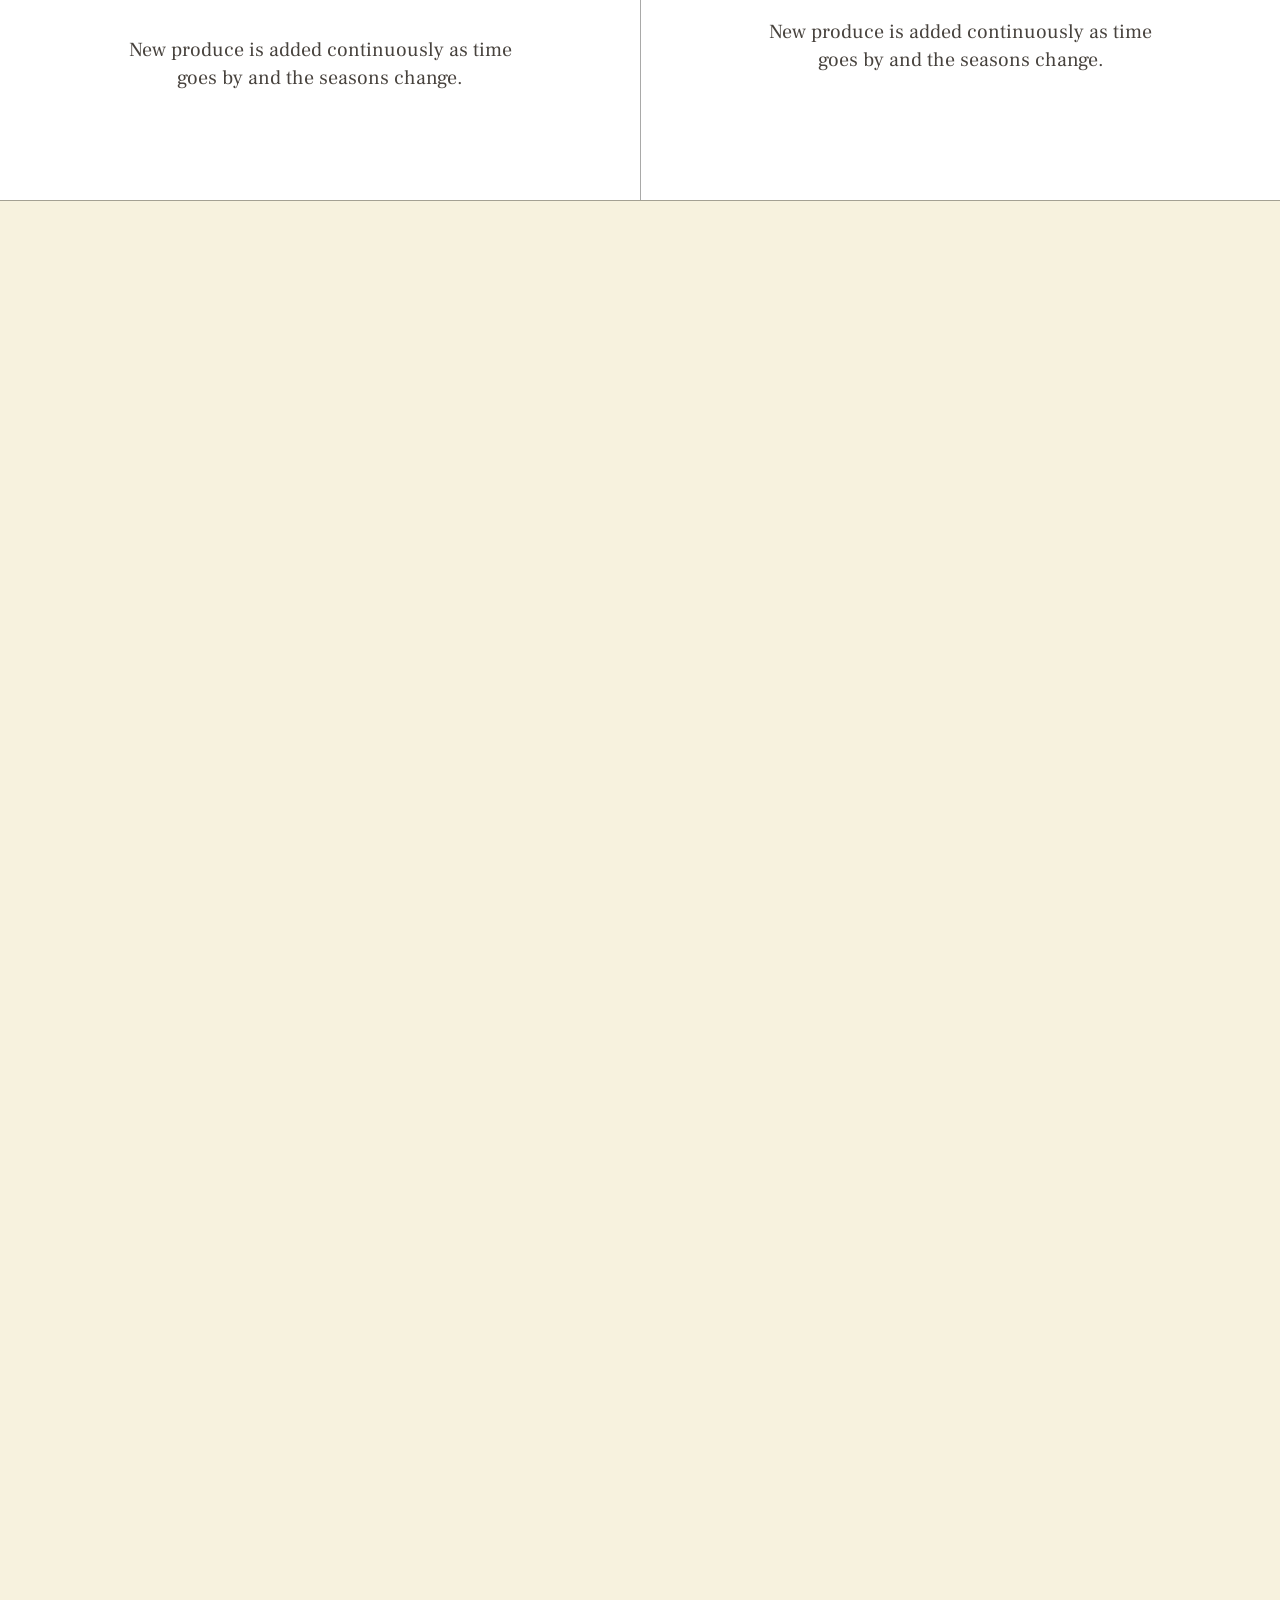
==== commit c11670c1: "fix: improve WCAG AA compliance and performance" ====
--- a/index.html
+++ b/index.html
@@ -11,13 +11,21 @@
     <link rel="preconnect" href="https://fonts.googleapis.com" />
     <link rel="preconnect" href="https://fonts.gstatic.com" crossorigin />
     <link
-      href="https://fonts.googleapis.com/css2?family=Arimo:wght@400;500;600;700&family=Frank+Ruhl+Libre:wght@300;400;500&display=swap"
+      href="https://fonts.googleapis.com/css2?family=Arimo:wght@400;600;700&family=Frank+Ruhl+Libre:wght@300;400&display=swap"
       rel="stylesheet"
+    />
+    <link
+      rel="preload"
+      as="image"
+      href="https://images.unsplash.com/photo-1713244649594-0c2de54f2eaa?q=80&w=960&auto=format&fit=crop&ixlib=rb-4.1.0&ixid=M3wxMjA3fDB8MHxwaG90by1wYWdlfHx8fGVufDB8fHx8fA%3D%3D"
+      media="(max-width: 899px)"
+      fetchpriority="high"
     />
     <link
       rel="preload"
       as="image"
       href="https://images.unsplash.com/photo-1713244649594-0c2de54f2eaa?q=80&w=1750&auto=format&fit=crop&ixlib=rb-4.1.0&ixid=M3wxMjA3fDB8MHxwaG90by1wYWdlfHx8fGVufDB8fHx8fA%3D%3D"
+      media="(min-width: 900px)"
       fetchpriority="high"
     />
     <link rel="stylesheet" href="styles.css" />
--- a/styles.css
+++ b/styles.css
@@ -8,7 +8,7 @@
   --surface-blue: #e1eaf0;
   --text: #0b0a08;
   --muted: #4d4944;
-  --accent: #dc4131;
+  --accent: #c8372a;
   --accent-dark: #ae2e21;
   --success: #068f51;
 
@@ -407,7 +407,7 @@
   overflow: hidden;
   color: #fff;
   background-image: linear-gradient(rgba(32, 34, 33, 0.005), rgba(32, 34, 33, 0.005)),
-    url("https://images.unsplash.com/photo-1713244649594-0c2de54f2eaa?q=80&w=1750&auto=format&fit=crop&ixlib=rb-4.1.0&ixid=M3wxMjA3fDB8MHxwaG90by1wYWdlfHx8fGVufDB8fHx8fA%3D%3D");
+    url("https://images.unsplash.com/photo-1713244649594-0c2de54f2eaa?q=80&w=960&auto=format&fit=crop&ixlib=rb-4.1.0&ixid=M3wxMjA3fDB8MHxwaG90by1wYWdlfHx8fGVufDB8fHx8fA%3D%3D");
   background-size: cover;
   background-position: center 58%;
 }
@@ -627,7 +627,7 @@
   max-width: 540px;
   margin: 0 auto;
   font-family: "Frank Ruhl Libre", serif;
-  font-size: 16px;
+  font-size: var(--type-large-body-mobile);
   font-weight: 300;
   line-height: 1.4;
   color: #48433e;
@@ -1060,6 +1060,20 @@
 }
 
 /* ============================================================
+   RENDERING PERFORMANCE
+   ============================================================ */
+.how-it-works,
+.products,
+.newsletter,
+.partnering-farms,
+.produce-products,
+.produce-farms,
+.produce-newsletter {
+  content-visibility: auto;
+  contain-intrinsic-size: 900px;
+}
+
+/* ============================================================
    TYPOGRAPHY HELPERS
    ============================================================ */
 .eyebrow,
@@ -1161,6 +1175,8 @@
 
   .hero {
     aspect-ratio: auto;
+    background-image: linear-gradient(rgba(32, 34, 33, 0.005), rgba(32, 34, 33, 0.005)),
+      url("https://images.unsplash.com/photo-1713244649594-0c2de54f2eaa?q=80&w=1750&auto=format&fit=crop&ixlib=rb-4.1.0&ixid=M3wxMjA3fDB8MHxwaG90by1wYWdlfHx8fGVufDB8fHx8fA%3D%3D");
   }
 
   .hero-grid {
@@ -1226,9 +1242,8 @@
   .intro-panels .panel-body {
     margin: 0 auto;
     min-height: 58px;
-    font-family: "Frank Ruhl Libre", serif;
-    font-size: 20px;
-    font-weight: 300;
+    font-size: var(--type-large-body-desktop);
+    font-weight: 400;
   }
 
   .info-card img {
@@ -2201,7 +2216,7 @@
      ============================================================ */
   .chat-page {
     background-image: linear-gradient(rgba(32, 34, 33, 0.005), rgba(32, 34, 33, 0.005)),
-      url("https://images.unsplash.com/photo-1713244649594-0c2de54f2eaa?q=80&w=1750&auto=format&fit=crop&ixlib=rb-4.1.0&ixid=M3wxMjA3fDB8MHxwaG90by1wYWdlfHx8fGVufDB8fHx8fA%3D%3D");
+      url("https://images.unsplash.com/photo-1713244649594-0c2de54f2eaa?q=80&w=960&auto=format&fit=crop&ixlib=rb-4.1.0&ixid=M3wxMjA3fDB8MHxwaG90by1wYWdlfHx8fGVufDB8fHx8fA%3D%3D");
     background-size: cover;
     background-position: center;
     background-attachment: scroll;
@@ -2394,6 +2409,8 @@
   @media (min-width: 900px) {
     .chat-page {
       background-attachment: fixed;
+      background-image: linear-gradient(rgba(32, 34, 33, 0.005), rgba(32, 34, 33, 0.005)),
+        url("https://images.unsplash.com/photo-1713244649594-0c2de54f2eaa?q=80&w=1750&auto=format&fit=crop&ixlib=rb-4.1.0&ixid=M3wxMjA3fDB8MHxwaG90by1wYWdlfHx8fGVufDB8fHx8fA%3D%3D");
     }
 
     .chat-stage {
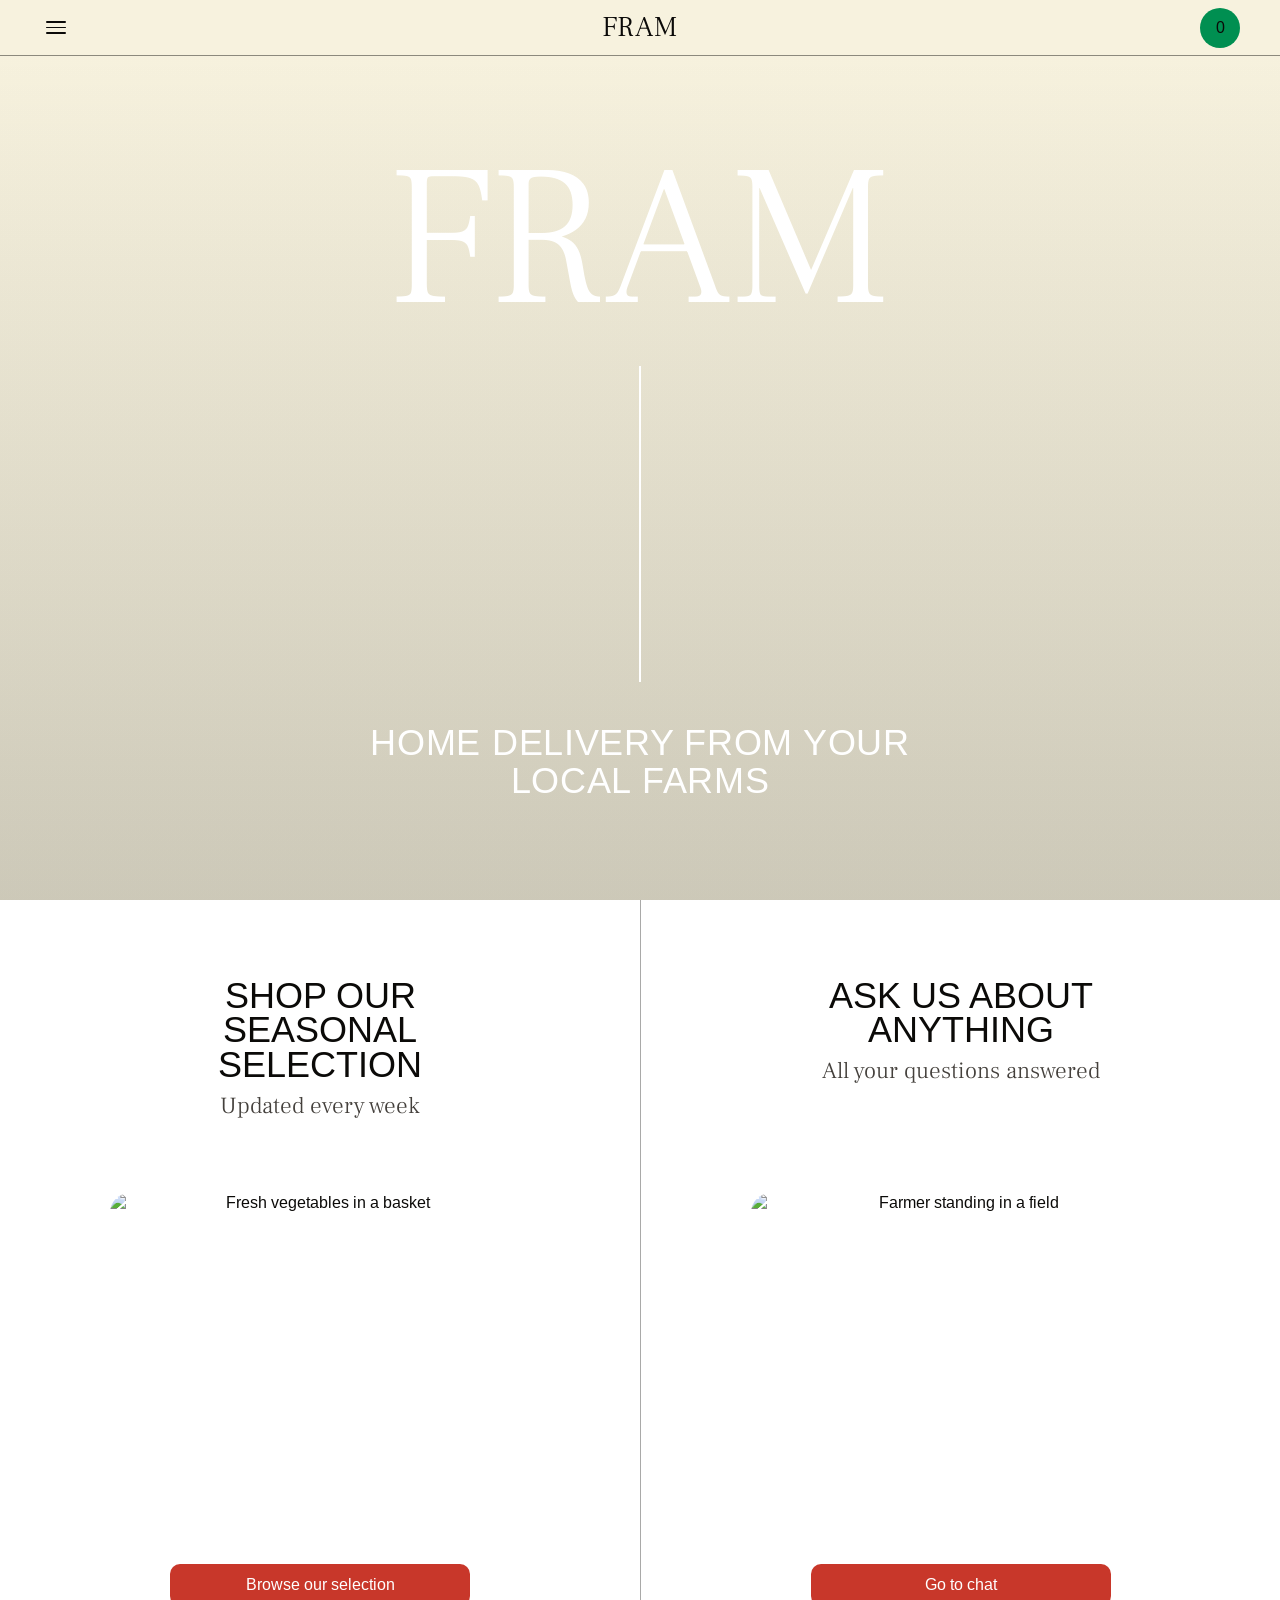
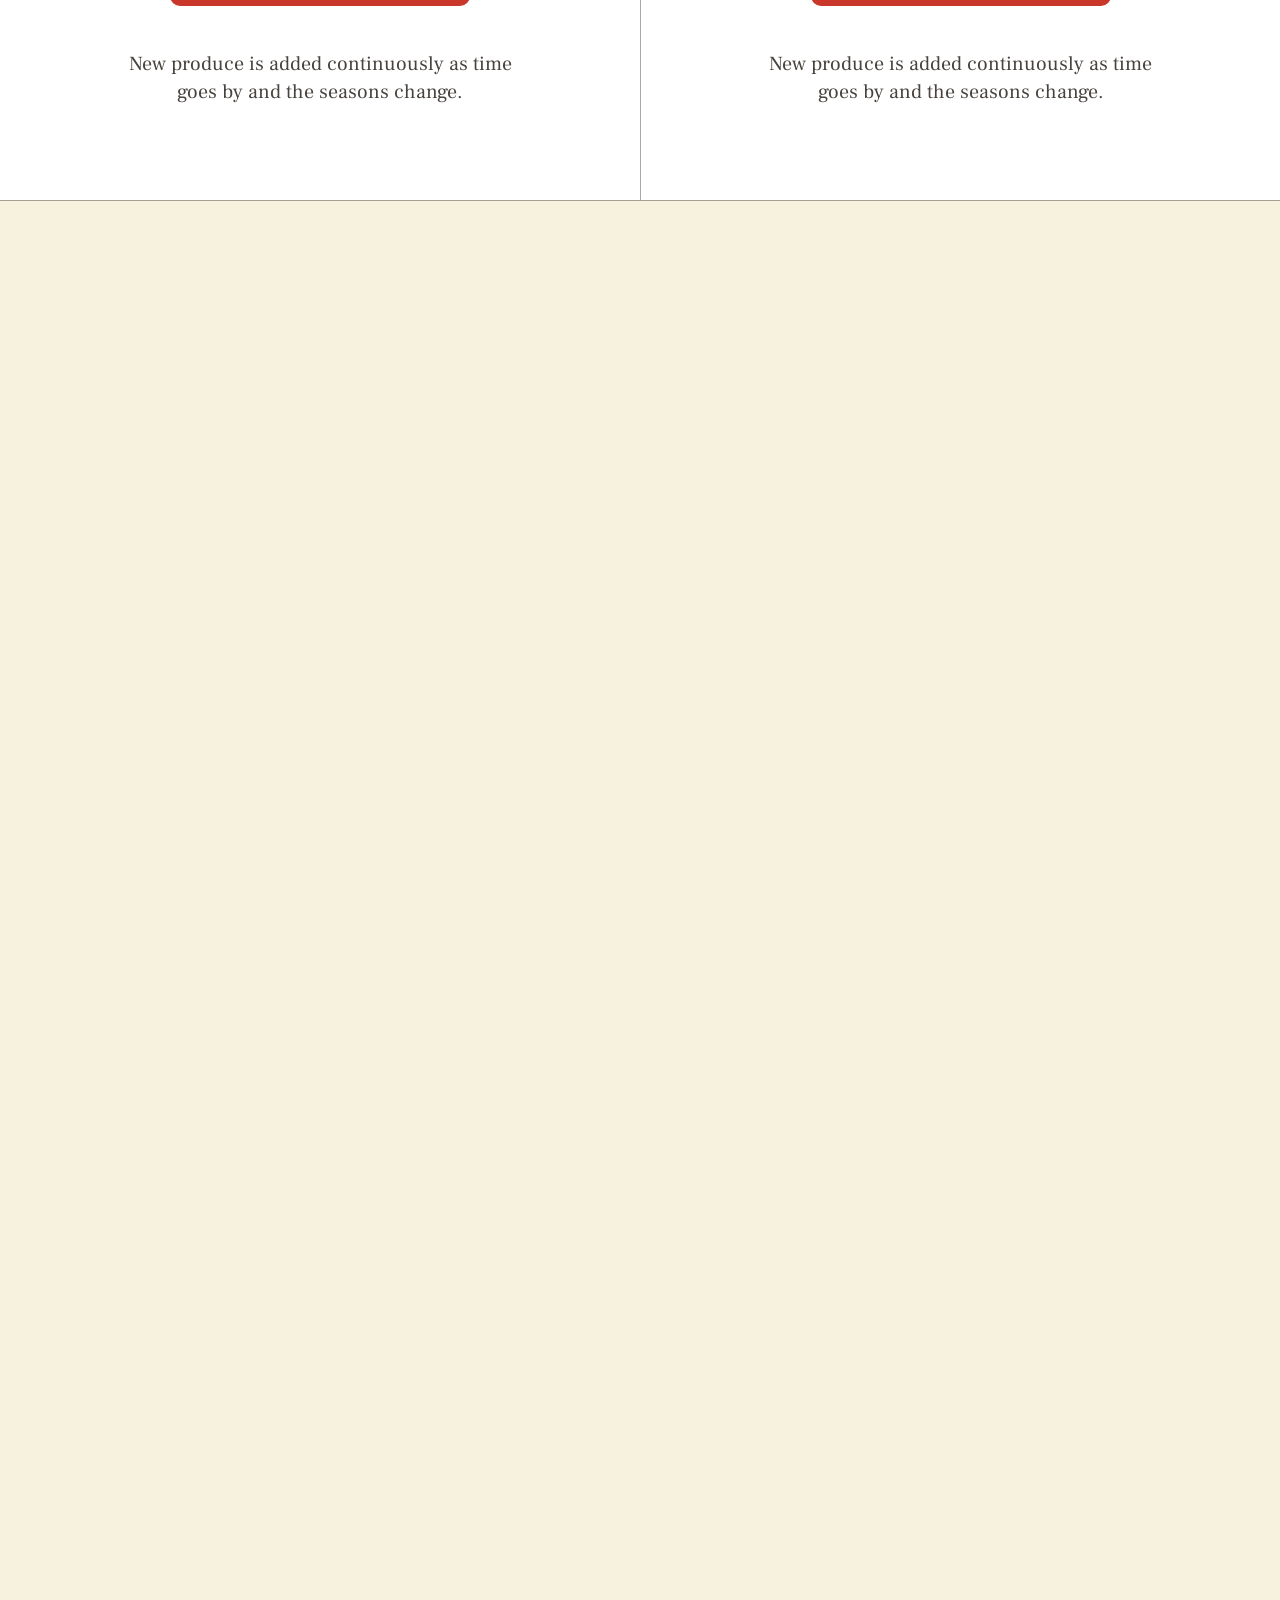
==== commit 322f0fc0: "organize project structure and update asset paths" ====
--- a/index.html
+++ b/index.html
@@ -14,6 +14,7 @@
       href="https://fonts.googleapis.com/css2?family=Arimo:wght@400;600;700&family=Frank+Ruhl+Libre:wght@300;400&display=swap"
       rel="stylesheet"
     />
+    <!-- Key design decision: preload hero image variants by breakpoint to improve LCP on mobile and desktop. -->
     <link
       rel="preload"
       as="image"
@@ -28,9 +29,9 @@
       media="(min-width: 900px)"
       fetchpriority="high"
     />
-    <link rel="stylesheet" href="styles.css" />
-    <script src="menu.js" defer></script>
-    <script src="newsletter.js" defer></script>
+    <link rel="stylesheet" href="css/styles.css" />
+    <script src="js/menu.js" defer></script>
+    <script src="js/newsletter.js" defer></script>
   </head>
   <body>
     <a class="skip-link" href="#main-content">Skip to main content</a>
--- a/css/styles.css
+++ b/css/styles.css
@@ -0,0 +1,2368 @@
+/* ============================================================
+   DESIGN TOKENS
+   Custom properties used across all pages.
+   ============================================================ */
+:root {
+  /* Colors
+     --primary is slightly darker than the original Figma red
+     to meet WCAG AA contrast requirements. */
+  --background: #f7f2de;
+  --surface: #ffffff;
+  --surface-blue: #e1eaf0;
+  --text: #0b0a08;
+  --muted: #4d4944;
+  --primary: #c8372a;       /* brand red — buttons, accents */
+  --primary-dark: #ae2e21;  /* darker red — hover states */
+  --action: #008F51;        /* green — basket pill, valid fields */
+
+  /* Typography scale */
+  --type-logo-mobile: 4.688rem;
+  --type-logo-desktop: 12.5rem;
+  --type-heading-mobile: 1.5rem;
+  --type-heading-desktop: 2.25rem;
+  --type-subheading-mobile: 1.125rem;
+  --type-subheading-desktop: 1.25rem;
+  --type-accent-mobile: 1rem;
+  --type-accent-desktop: 1.25rem;
+  --type-body: 1rem;
+  --type-large-body-mobile: 1.125rem;
+  --type-large-body-desktop: 1.25rem;
+
+  /* Layout */
+  --container: calc(100vw - 48px);
+  --gutter: 16px;
+}
+
+/* ============================================================
+   RESET & BASE
+   ============================================================ */
+*,
+*::before,
+*::after {
+  box-sizing: border-box;
+}
+
+html {
+  scroll-behavior: smooth;
+  background: var(--background);
+  overflow-x: hidden;
+  overscroll-behavior-y: none;
+}
+
+body {
+  margin: 0;
+  font-family: "Arimo", sans-serif;
+  color: var(--text);
+  background: var(--background);
+  overflow-x: hidden;
+  overscroll-behavior-y: none;
+  -webkit-font-smoothing: antialiased;
+  -moz-osx-font-smoothing: grayscale;
+}
+
+img {
+  display: block;
+  width: 100%;
+  object-fit: cover;
+}
+
+button,
+a,
+input {
+  font: inherit;
+}
+
+button {
+  border: 0;
+  background: none;
+}
+
+.skip-link {
+  position: absolute;
+  top: 8px;
+  left: 8px;
+  z-index: 5000;
+  padding: 0.55rem 0.8rem;
+  border-radius: 8px;
+  background: #fff;
+  color: var(--text);
+  border: 2px solid var(--text);
+  transform: translateY(-150%);
+  transition: transform 140ms ease;
+}
+
+.skip-link:focus,
+.skip-link:focus-visible {
+  transform: translateY(0);
+}
+
+/* ============================================================
+   PAGE SHELL
+   ============================================================ */
+.page-shell {
+  width: 100%;
+  max-width: 1920px;
+  margin: 0 auto;
+  min-height: 100vh;
+  background: var(--background);
+  overflow-x: clip;
+}
+
+/* ============================================================
+   GRID SYSTEM — mobile first
+   12 columns make it easy to create halves, thirds, and quarters.
+   On mobile all columns collapse to full width.
+   ============================================================ */
+.section-grid {
+  width: var(--container);
+  margin: 0 auto;
+  display: grid;
+  grid-template-columns: repeat(12, minmax(0, 1fr));
+  gap: var(--gutter);
+}
+
+/* Mobile: all spans collapse to full width */
+.span-4,
+.span-5,
+.span-6,
+.span-7,
+.span-8 {
+  grid-column: 1 / -1;
+}
+
+.span-12 {
+  grid-column: 1 / -1;
+}
+
+/* ============================================================
+   TOPBAR
+   ============================================================ */
+.topbar {
+  align-items: center;
+  min-height: 56px;
+  border-bottom: 1px solid rgba(11, 10, 8, 0.45);
+  width: 100%;
+  max-width: none;
+  margin: 0;
+  padding: 0 16px;
+}
+
+.menu-button,
+.brand-mark,
+.status-pill {
+  align-self: center;
+}
+
+.menu-button {
+  grid-column: 1 / span 2;
+  justify-self: start;
+  display: inline-flex;
+  flex-direction: column;
+  gap: 4px;
+  cursor: pointer;
+  transition: opacity 180ms ease;
+}
+
+.menu-button span {
+  width: 20px;
+  height: 1.5px;
+  border-radius: 999px;
+  background: var(--text);
+}
+
+.menu-button:hover {
+  opacity: 0.4;
+}
+
+.brand-mark {
+  grid-column: 5 / span 4;
+  justify-self: center;
+  color: inherit;
+  text-decoration: none;
+  font-family: "Frank Ruhl Libre", serif;
+  font-size: 1.2rem;
+  font-weight: 300;
+  letter-spacing: 0.02em;
+  line-height: 1;
+}
+
+
+
+.status-pill {
+  grid-column: 12;
+  justify-self: end;
+  width: 36px;
+  height: 36px;
+  min-width: 36px;
+  border-radius: 50%;
+  background: var(--action);
+  color: var(--text);
+  text-decoration: none;
+  font-size: 0.9rem;
+  font-weight: 500;
+  text-align: center;
+  display: inline-flex;
+  align-items: center;
+  justify-content: center;
+  transition: opacity 180ms ease;
+}
+
+.status-pill:hover {
+  opacity: 0.6;
+}
+
+.site-menu {
+  position: fixed;
+  inset: 0;
+  z-index: 1200;
+  pointer-events: none;
+}
+
+.site-menu__backdrop {
+  position: absolute;
+  inset: 0;
+  border: 0;
+  padding: 0;
+  margin: 0;
+  background: rgba(12, 10, 8, 0.16);
+  opacity: 0;
+  cursor: pointer;
+  transition: opacity 240ms ease;
+}
+
+.site-menu__panel {
+  position: absolute;
+  top: 0;
+  left: 0;
+  width: 100vw;
+  max-width: 100vw;
+  height: 100dvh;
+  background: #06944f;
+  color: #0b0a08;
+  transform: translateX(-100%);
+  transition: transform 300ms cubic-bezier(0.22, 1, 0.36, 1);
+  display: flex;
+  flex-direction: column;
+}
+
+.site-menu__top {
+  min-height: 70px;
+  display: grid;
+  grid-template-columns: 48px 1fr 48px;
+  align-items: center;
+  padding: 0 16px;
+  border-bottom: 1px solid rgba(11, 10, 8, 0.6);
+}
+
+.site-menu__close {
+  width: 36px;
+  height: 36px;
+  display: inline-flex;
+  align-items: center;
+  justify-content: center;
+  justify-self: start;
+  font-size: 2.1rem;
+  line-height: 1;
+  color: #0b0a08;
+  cursor: pointer;
+}
+
+.site-menu__brand {
+  grid-column: 2;
+  justify-self: center;
+  color: inherit;
+  text-decoration: none;
+  font-family: "Frank Ruhl Libre", serif;
+  font-size: 2.9rem;
+  font-weight: 300;
+  line-height: 1;
+}
+
+.site-menu__links {
+  margin-top: clamp(44px, 8vh, 88px);
+  display: flex;
+  flex-direction: column;
+  align-items: center;
+  gap: 12px;
+}
+
+.site-menu__links a,
+.site-menu__checkout {
+  color: inherit;
+  text-decoration: none;
+  font-family: "Arimo", sans-serif;
+  font-size: clamp(2.5rem, 8vw, 3.2rem);
+  font-weight: 400;
+  line-height: 1.05;
+  letter-spacing: 0;
+}
+
+.site-menu__links a:hover,
+.site-menu__checkout:hover {
+  text-decoration: underline;
+}
+
+.site-menu__checkout {
+  margin-top: auto;
+  align-self: center;
+  margin-bottom: clamp(56px, 8vh, 84px);
+}
+
+body.menu-open {
+  overflow: hidden;
+}
+
+body.menu-open .menu-button {
+  opacity: 0;
+  pointer-events: none;
+}
+
+body.menu-open .site-menu {
+  pointer-events: auto;
+}
+
+body.menu-open .site-menu__backdrop {
+  opacity: 1;
+}
+
+body.menu-open .site-menu__panel {
+  transform: translateX(0);
+}
+
+/* ============================================================
+   HERO — mobile first
+   ============================================================ */
+.hero {
+  position: relative;
+  aspect-ratio: 391 / 579;
+  min-height: calc(100svh - 56px);
+  overflow: hidden;
+  color: #fff;
+  background-image: linear-gradient(rgba(32, 34, 33, 0.005), rgba(32, 34, 33, 0.005)),
+    url("https://images.unsplash.com/photo-1713244649594-0c2de54f2eaa?q=80&w=960&auto=format&fit=crop&ixlib=rb-4.1.0&ixid=M3wxMjA3fDB8MHxwaG90by1wYWdlfHx8fGVufDB8fHx8fA%3D%3D");
+  background-size: cover;
+  background-position: center 58%;
+}
+
+.hero-overlay {
+  position: absolute;
+  inset: 0;
+  background: linear-gradient(180deg, rgba(9, 10, 10, 0) 0%, rgba(15, 16, 16, 0.18) 100%);
+}
+
+.hero-grid {
+  position: relative;
+  z-index: 1;
+  min-height: calc(100svh - 56px);
+  align-items: stretch;
+  padding: 125px 0;
+}
+
+.hero-copy {
+  grid-column: 1 / -1;
+  min-height: calc(100svh - 56px - 250px);
+  display: flex;
+  flex-direction: column;
+  align-items: center;
+  text-align: center;
+}
+
+.hero h1 {
+  font-family: "Frank Ruhl Libre", serif;
+  font-size: var(--type-logo-mobile);
+  line-height: 0.84;
+  font-weight: 300;
+  margin: 0;
+}
+
+.hero-divider {
+  width: 2px;
+  flex: 1;
+  min-height: 120px;
+  margin: 2.5rem auto;
+  background: #fff;
+}
+
+.hero-subtitle {
+  max-width: 300px;
+  margin: 0 auto;
+  font-size: var(--type-heading-mobile);
+  font-family: "Arimo", sans-serif;
+  font-weight: 400;
+  text-transform: uppercase;
+  line-height: 1.06;
+  letter-spacing: 0.02em;
+}
+
+@media (max-width: 899px) {
+  .hero {
+    min-height: auto;
+    background-position: center 52%;
+  }
+
+  .hero-grid {
+    min-height: auto;
+    padding: 96px 0 72px;
+  }
+
+  .hero-copy {
+    min-height: auto;
+    width: 100%;
+    padding: 0 16px;
+  }
+
+  .hero h1,
+  .hero-subtitle {
+    text-align: center;
+  }
+
+  .hero h1 {
+    font-size: var(--type-logo-mobile);
+  }
+
+  .hero-divider {
+    align-self: center;
+    min-height: 180px;
+    margin: 2rem auto;
+  }
+
+  .hero-subtitle {
+    width: 100%;
+    max-width: 320px;
+    font-size: var(--type-heading-mobile);
+    font-weight: 400;
+    text-transform: uppercase;
+    line-height: 1.1;
+    letter-spacing: 0;
+    overflow-wrap: anywhere;
+  }
+}
+
+/* ============================================================
+   BUTTONS
+   ============================================================ */
+.button {
+  display: inline-flex;
+  align-items: center;
+  justify-content: center;
+  min-height: 48px;
+  padding: 0 1.5rem;
+  border-radius: 999px;
+  text-decoration: none;
+  font-family: "Arimo", sans-serif;
+  text-transform: uppercase;
+  letter-spacing: 0.06em;
+  font-size: 0.95rem;
+  transition: transform 180ms ease, background-color 180ms ease, color 180ms ease;
+  border: none;
+  cursor: pointer;
+}
+
+.button:hover,
+.chip-button:hover,
+.status-pill:hover {
+  transform: translateY(-1px);
+}
+
+.button-primary {
+  background: var(--primary);
+  color: #fff;
+}
+
+.button-primary:hover {
+  background: var(--primary-dark);
+}
+
+.button-light {
+  background: var(--surface-blue);
+  color: var(--text);
+  width: 100%;
+  min-height: 48px;
+  border-radius: 10px;
+  font-size: 0.95rem;
+  font-weight: 400;
+  text-transform: none;
+  letter-spacing: 0;
+}
+
+.button-light:hover {
+  background: #ffffff;
+  color: var(--primary-dark);
+}
+
+/* ============================================================
+   INTRO PANELS — mobile first
+   ============================================================ */
+.intro-panels {
+  width: 100%;
+  max-width: none;
+  margin: 0;
+  padding: 0;
+  gap: 0;
+  display: block;
+  background: #ffffff;
+}
+
+.info-card {
+  background: transparent;
+  border: 0;
+  box-shadow: none;
+  border-radius: 0;
+  padding: 90px 24px;
+  display: flex;
+  flex-direction: column;
+  align-items: center;
+  text-align: center;
+  gap: 44px;
+}
+
+.info-card + .info-card {
+  border-top: 1px solid rgba(11, 10, 8, 0.35);
+}
+
+.info-card-alt {
+  border-left: none;
+}
+
+.intro-panels .card-copy {
+  margin-bottom: 0;
+}
+
+.intro-panels .card-copy h2 {
+  margin: 0;
+  font-family: "Arimo", sans-serif;
+  font-size: var(--type-heading-mobile);
+  font-weight: 400;
+  line-height: 0.97;
+  text-transform: uppercase;
+}
+
+.intro-panels .card-copy p {
+  margin: 10px 0 0;
+  font-family: "Frank Ruhl Libre", serif;
+  font-size: var(--type-accent-mobile);
+  font-weight: 300;
+  color: #44403c;
+  line-height: 1.2;
+}
+
+.info-card img {
+  width: 100%;
+  aspect-ratio: 16 / 10;
+  border-radius: 14px;
+}
+
+.intro-panels .panel-body {
+  max-width: 540px;
+  margin: 0 auto;
+  font-family: "Frank Ruhl Libre", serif;
+  font-size: var(--type-large-body-mobile);
+  font-weight: 300;
+  line-height: 1.4;
+  color: #48433e;
+}
+
+.intro-panels .button {
+  min-height: 42px;
+  width: min(100%, 300px);
+  border-radius: 10px;
+  font-family: "Arimo", sans-serif;
+  font-size: 1rem;
+  font-weight: 400;
+  letter-spacing: 0;
+  text-transform: none;
+}
+
+/* ============================================================
+   HOW IT WORKS — mobile first
+   ============================================================ */
+.how-it-works {
+  width: 100%;
+  max-width: none;
+  margin: 0;
+  padding: 0;
+  gap: 0;
+  display: flex;
+  flex-direction: column;
+  background: var(--background);
+  border-top: 1px solid rgba(11, 10, 8, 0.35);
+  border-bottom: 1px solid rgba(11, 10, 8, 0.35);
+}
+
+.process-heading {
+  display: flex;
+  align-items: center;
+  justify-content: center;
+  padding: 60px 45px 45px 45px;
+  text-align: center;
+}
+
+.process-heading h2 {
+  max-width: 260px;
+  margin: 0;
+  font-family: "Arimo", sans-serif;
+  font-size: var(--type-heading-mobile);
+  font-weight: 400;
+  line-height: 0.95;
+  text-transform: uppercase;
+}
+
+.process-heading p {
+  display: none;
+}
+
+.process-list {
+  display: flex;
+  flex-direction: column;
+  border-top: 1px solid rgba(11, 10, 8, 0.35);
+  padding: 0;
+}
+
+.process-step {
+  display: flex;
+  flex-direction: row;
+  padding: 60px 16px 18px 8px;
+  padding: 0;
+  border-bottom: 1px solid rgba(11, 10, 8, 0.35);
+}
+
+.process-step:last-child {
+  border-bottom: 0;
+}
+
+.step-number {
+  display: flex;
+  align-items: flex-start;
+  justify-content: center;
+  min-width: 52px;
+  padding: 18px 0 18px 16px;
+  font-family: "Frank Ruhl Libre", serif;
+  font-size: 0.8rem;
+  font-weight: 300;
+  color: var(--muted);
+  line-height: 1.9;
+}
+
+.process-step h3 {
+  margin: 0 0 6px;
+  font-family: "Arimo", sans-serif;
+  font-size: var(--type-subheading-mobile);
+  font-weight: 400;
+  text-transform: uppercase;
+}
+
+.process-step > div {
+  display: flex;
+  flex-direction: column;
+  padding: 45px;
+}
+
+.process-step > div h3 {
+  padding: 0;
+  text-align: left;
+}
+
+.process-step > div p {
+  margin: 0;
+  font-family: "Arimo", sans-serif;
+  font-size: var(--type-body);
+  font-weight: 400;
+  line-height: 1.55;
+  color: var(--muted);
+}
+
+.process-step > div a {
+  font-family: "Arimo", sans-serif;
+  font-weight: 300;
+  color: rgba(0, 0, 0, 0.7);
+  text-decoration: underline;
+  display: inline-block;
+  margin-top: 1.25rem;
+  padding-top: 0;
+  font-variation-settings: "opsz" 70;
+}
+
+.process-step > div a:hover {
+  text-decoration: underline;
+}
+
+/* ============================================================
+   PRODUCTS — mobile first (2-column grid)
+   ============================================================ */
+.products {
+  padding: 90px 0;
+  background: var(--surface);
+  width: 100vw;
+  margin-left: calc(50% - 50vw);
+  overflow: hidden;
+}
+
+.products-shell {
+  padding: 0;
+  gap: var(--gutter);
+  display: grid;
+  grid-template-columns: repeat(12, minmax(0, 1fr));
+  width: var(--container);
+  margin: 0 auto;
+}
+
+.section-header {
+  margin-bottom: 0.5rem;
+}
+
+.products .section-header {
+  grid-column: 1 / -1;
+  margin-bottom: 1.4rem;
+}
+
+.products .section-header h2 {
+  font-family: "Arimo", sans-serif;
+  font-size: var(--type-heading-mobile);
+  font-weight: 400;
+  line-height: 1;
+  text-transform: uppercase;
+  margin: 0;
+}
+
+.products-carousel {
+  grid-column: 1 / -1;
+  display: flex;
+  flex-direction: row;
+  flex-wrap: nowrap;
+  gap: 12px;
+  overflow-x: auto;
+  overflow-y: hidden;
+  scroll-snap-type: x mandatory;
+  -webkit-overflow-scrolling: touch;
+  padding: 0 16px 4px 0;
+  margin-right: calc(-1 * (100vw - var(--container)) / 2);
+  scrollbar-width: none;
+}
+
+.products-carousel::-webkit-scrollbar {
+  display: none;
+}
+
+.products-carousel .product-card {
+  flex: 0 0 75vw;
+  max-width: 340px;
+  scroll-snap-align: start;
+}
+
+@media (max-width: 899px) {
+  .products-carousel .product-card {
+    display: grid;
+    grid-template-columns: minmax(0, 1fr);
+  }
+
+  .products-carousel .product-card img {
+    grid-column: 1;
+    grid-row: 1;
+  }
+
+  .products-carousel .chip-button {
+    grid-column: 1;
+    grid-row: 1;
+    align-self: end;
+    justify-self: end;
+    margin: 0 12px 28px 0;
+    width: auto;
+    position: static;
+    padding: 0.68rem 1.05rem;
+    font-size: 0.85rem;
+    z-index: 1;
+  }
+
+  .products-carousel .product-meta {
+    display: grid;
+    grid-template-columns: minmax(0, 1fr) auto;
+    align-items: start;
+    column-gap: 12px;
+    row-gap: 2px;
+  }
+
+  .products-carousel .product-meta strong {
+    text-align: right;
+    justify-self: end;
+  }
+}
+
+/* 2 columns on mobile */
+.product-card {
+  grid-column: span 6;
+  position: relative;
+}
+
+.product-card img {
+  aspect-ratio: 250 / 321;
+  border-radius: 14px;
+  width: 100%;
+}
+
+.product-meta {
+  display: flex;
+  flex-direction: column;
+  gap: 0.2rem;
+  padding: 0.55rem 0 0;
+}
+
+.product-meta h3 {
+  margin: 0;
+  font-family: "Arimo", sans-serif;
+  font-size: var(--type-subheading-mobile);
+  font-weight: 400;
+  line-height: 1.1;
+  text-transform: none;
+}
+
+.product-meta p {
+  margin: 0;
+  font-family: "Arimo", sans-serif;
+  color: var(--muted);
+  font-size: var(--type-body);
+  line-height: 1.25;
+}
+
+.product-meta strong {
+  font-family: "Arimo", sans-serif;
+  font-size: var(--type-subheading-mobile);
+  font-weight: 400;
+  line-height: 1.05;
+  white-space: nowrap;
+}
+
+.chip-button {
+  margin-top: 0.5rem;
+  position: static;
+  padding: 0.55rem 0.8rem;
+  display: inline-flex;
+  align-items: center;
+  justify-content: center;
+  gap: 0.3rem;
+  border-radius: 999px;
+  background: rgba(11, 10, 8, 0.92);
+  color: #fff;
+  font-family: "Arimo", sans-serif;
+  font-size: 0.75rem;
+  font-weight: 400;
+  text-transform: none;
+  letter-spacing: 0;
+  line-height: 1;
+  cursor: pointer;
+  width: 100%;
+  transition: background-color 180ms ease, box-shadow 180ms ease;
+}
+
+.chip-button:hover {
+  background: var(--primary-dark);
+  box-shadow: 0 8px 18px rgba(11, 10, 8, 0.18);
+}
+
+.chip-button-label {
+  transform: translateX(0.04rem);
+}
+
+.chip-button-arrow {
+  width: 0.85rem;
+  height: 0.85rem;
+  flex: 0 0 auto;
+  overflow: visible;
+  stroke: currentColor;
+  stroke-width: 1.9;
+  stroke-linecap: round;
+  stroke-linejoin: round;
+}
+
+/* ============================================================
+   NEWSLETTER / FOOTER — mobile first
+   ============================================================ */
+.newsletter {
+  padding: 0;
+  background: var(--primary);
+  color: #fff;
+}
+
+.newsletter-shell {
+  padding: 24px 0 64px;
+  row-gap: 0;
+  display: grid;
+  grid-template-columns: repeat(12, minmax(0, 1fr));
+  gap: var(--gutter);
+  width: calc(100vw - 48px);
+  margin: 0 auto;
+}
+
+.footer-brand {
+  grid-column: 1 / -1;
+  color: #fff;
+  text-decoration: none;
+  font-family: "Frank Ruhl Libre", serif;
+  font-size: 2.4rem;
+  font-weight: 300;
+  line-height: 1;
+  margin: 0 0 20px;
+  display: block;
+}
+
+.newsletter-divider {
+  grid-column: 1 / -1;
+  height: 1px;
+  background: #fff;
+}
+
+.newsletter-content {
+  grid-column: 1 / -1;
+  padding-top: 36px;
+}
+
+.newsletter h2 {
+  margin: 0 0 1rem;
+  font-family: "Arimo", sans-serif;
+  font-size: var(--type-heading-mobile);
+  font-weight: 400;
+  line-height: 1;
+  text-transform: uppercase;
+}
+
+.newsletter-copy p {
+  max-width: 480px;
+  margin: 0;
+  color: rgba(255, 255, 255, 0.95);
+  font-family: "Frank Ruhl Libre", serif;
+  font-size: var(--type-accent-mobile);
+  font-weight: 300;
+  line-height: 1.35;
+}
+
+.newsletter-form {
+  display: grid;
+  align-content: start;
+  gap: 0.75rem;
+  width: 100%;
+  margin-top: 1.6rem;
+}
+
+.newsletter-form input {
+  min-height: 48px;
+  border: none;
+  border-radius: 6px;
+  background: rgba(255, 255, 255, 0.98);
+  padding: 0 1rem;
+  color: var(--text);
+  font-size: 1rem;
+}
+
+.newsletter-form input::placeholder {
+  color: #707070;
+}
+
+.newsletter-form input.field-invalid {
+  outline: 2px solid var(--primary);
+  outline-offset: 1px;
+}
+
+.newsletter-form input.field-valid {
+  outline: 2px solid var(--action);
+  outline-offset: 1px;
+}
+
+.form-field-error {
+  display: block;
+  margin-top: -0.35rem;
+  font-size: 0.8rem;
+  color: #fff;
+  font-weight: 600;
+  text-shadow: 0 1px 3px rgba(0, 0, 0, 0.4);
+  min-height: 1em;
+}
+
+.form-success-message {
+  margin-top: 1.6rem;
+  padding: 0.85rem 1rem;
+  border-radius: 8px;
+  background: rgba(255, 255, 255, 0.18);
+  border: 1px solid rgba(255, 255, 255, 0.5);
+  color: #fff;
+  font-size: 0.95rem;
+  font-weight: 600;
+  text-shadow: 0 1px 3px rgba(0, 0, 0, 0.3);
+}
+
+/* ============================================================
+   RENDERING PERFORMANCE
+   content-visibility: auto tells the browser to skip rendering
+   off-screen sections until the user scrolls close to them.
+   ============================================================ */
+.how-it-works,
+.products,
+.newsletter,
+.partnering-farms,
+.produce-products,
+.produce-farms,
+.produce-newsletter {
+  content-visibility: auto;
+  contain-intrinsic-size: 900px;
+}
+
+/* ============================================================
+   TYPOGRAPHY HELPERS
+   Two fonts are used: Arimo (sans-serif) for headings and body,
+   Frank Ruhl Libre (serif) for the logo and decorative text.
+   ============================================================ */
+/* Keep light text visually light */
+.brand-mark,
+.site-menu__brand,
+.hero h1,
+.footer-brand,
+.intro-panels .card-copy p,
+.newsletter-copy p {
+  font-weight: 300;
+  font-variation-settings: "wght" 300;
+}
+
+/* ============================================================
+   DESKTOP BREAKPOINT  ≥ 900px
+   ============================================================ */
+@media (min-width: 900px) {
+  :root {
+    --container: min(1800px, calc(100vw - 80px));
+    --gutter: 24px;
+  }
+
+  /* Restore grid spans */
+  .span-4 { grid-column: span 4; }
+  .span-5 { grid-column: span 5; }
+  .span-6 { grid-column: span 6; }
+  .span-7 { grid-column: span 7; }
+  .span-8 { grid-column: span 8; }
+
+  /* Topbar */
+  .topbar {
+    min-height: 56px;
+    width: 100%;
+    margin: 0;
+    padding: 0 max(40px, calc((100vw - 1800px) / 2 + 40px));
+  }
+
+  .brand-mark {
+    grid-column: 6 / span 2;
+    font-size: 1.8rem;
+  }
+
+  .status-pill {
+    width: 40px;
+    height: 40px;
+    min-width: 40px;
+    font-size: 1rem;
+  }
+
+  .site-menu__backdrop {
+    background: transparent;
+  }
+
+  .site-menu__panel {
+    width: min(32vw, 370px);
+    min-width: 330px;
+    max-width: 370px;
+  }
+
+  .site-menu__top {
+    min-height: 56px;
+    border-bottom: 0;
+    padding: 0 24px;
+  }
+
+  .site-menu__brand {
+    display: none;
+  }
+
+  .site-menu__links {
+    margin-top: clamp(120px, 16vh, 180px);
+    gap: 14px;
+  }
+
+  .site-menu__links a,
+  .site-menu__checkout {
+    font-size: clamp(2.4rem, 3vw, 3.1rem);
+  }
+
+  .site-menu__checkout {
+    margin-bottom: 58px;
+  }
+
+  /* Hero */
+  .hero,
+  .hero-grid {
+    min-height: calc(100vh - 56px);
+  }
+
+  .hero {
+    aspect-ratio: auto;
+    background-image: linear-gradient(rgba(32, 34, 33, 0.005), rgba(32, 34, 33, 0.005)),
+      url("https://images.unsplash.com/photo-1713244649594-0c2de54f2eaa?q=80&w=1750&auto=format&fit=crop&ixlib=rb-4.1.0&ixid=M3wxMjA3fDB8MHxwaG90by1wYWdlfHx8fGVufDB8fHx8fA%3D%3D");
+  }
+
+  .hero-grid {
+    min-height: calc(100vh - 56px);
+    padding: 100px 0;
+  }
+
+  .hero-copy {
+    grid-column: 2 / span 10;
+    min-height: calc(100vh - 56px - 200px);
+  }
+
+  .hero h1 {
+    font-size: var(--type-logo-desktop);
+  }
+
+  .hero-divider {
+    min-height: 170px;
+    margin: 2.6rem auto;
+  }
+
+  .hero-subtitle {
+    max-width: 620px;
+    font-size: var(--type-heading-desktop);
+  }
+
+  /* Intro panels */
+  .intro-panels {
+    display: grid;
+    grid-template-columns: repeat(12, minmax(0, 1fr));
+    padding: 0;
+    min-height: 100vh;
+  }
+
+  .info-card {
+    padding: 90px 86px;
+    gap: 44px;
+  }
+
+  .info-card + .info-card {
+    border-top: none;
+  }
+
+  .info-card-alt {
+    border-left: 1px solid rgba(11, 10, 8, 0.35);
+  }
+
+  .intro-panels .card-copy h2 {
+    font-size: var(--type-heading-desktop);
+  }
+
+  .intro-panels .card-copy {
+    margin-bottom: 0;
+    display: flex;
+    flex-direction: column;
+    justify-content: flex-start;
+  }
+
+  .intro-panels .card-copy p {
+    font-size: var(--type-accent-desktop);
+  }
+
+  .intro-panels .panel-body {
+    margin: 0 auto;
+    min-height: 58px;
+    font-size: var(--type-large-body-desktop);
+    font-weight: 400;
+  }
+
+  .info-card img {
+    width: min(100%, 560px);
+    border-radius: 20px;
+  }
+
+  /* How it works */
+  .how-it-works {
+    display: grid;
+    grid-template-columns: repeat(12, minmax(0, 1fr));
+    flex-direction: unset;
+    min-height: 760px;
+    align-items: stretch;
+  }
+
+  .process-heading {
+    grid-column: span 4;
+    padding: 40px 48px;
+  }
+
+  .process-heading h2 {
+    max-width: 320px;
+    font-size: var(--type-heading-desktop);
+  }
+
+  .process-list {
+    grid-column: span 8;
+    flex-direction: unset;
+    display: grid;
+    border-left: 1px solid rgba(11, 10, 8, 0.35);
+    border-top: none;
+  }
+
+  .step-number {
+    display: none;
+  }
+
+  .process-step > div {
+    display: grid;
+    grid-template-columns: minmax(220px, 0.95fr) minmax(0, 1.7fr);
+    grid-column: 1 / -1;
+    align-items: center;
+    min-height: auto;
+    padding: 60px 45px 60px 45px;
+    row-gap: 0;
+    flex-direction: unset;
+  }
+
+  .process-step > div h3 {
+    padding: 0 56px;
+    text-align: left;
+    font-size: var(--type-subheading-desktop);
+  }
+
+  .process-step:first-child > div h3 {
+    grid-row: 1 / span 2;
+    align-self: center;
+  }
+
+  .process-step > div p {
+    max-width: 590px;
+    padding: 0 56px;
+    font-size: var(--type-body);
+    line-height: 1.12;
+    color: var(--text);
+  }
+
+  .process-step:first-child > div a {
+    grid-column: 2;
+    display: inline-block;
+    padding: 0 56px;
+    margin-top: 6px;
+  }
+
+  .process-step:first-child > div p {
+    padding-bottom: 0;
+  }
+
+  .process-step > div a {
+    grid-column: 2;
+    max-width: 590px;
+    margin-top: 0;
+    padding: 0 56px;
+    font-size: 1rem;
+    line-height: 1.12;
+  }
+
+  /* Products */
+  .products-shell {
+    padding: 0;
+    width: min(1800px, calc(100vw - 80px));
+  }
+
+  .products-carousel {
+    display: flex;
+    flex-wrap: nowrap;
+    gap: var(--gutter);
+    overflow: visible;
+    scroll-snap-type: none;
+    padding: 0;
+    margin-right: 0;
+    width: 100%;
+  }
+
+  .products-carousel .product-card {
+    grid-column: auto;
+    flex: 1 1 0;
+    min-width: 0;
+    width: auto;
+    max-width: none;
+    scroll-snap-align: none;
+  }
+
+  .product-card {
+    grid-column: auto;
+  }
+
+  .product-card img {
+    width: 100%;
+    height: auto;
+    aspect-ratio: 1 / 1;
+    border-radius: 24px;
+  }
+
+  .product-meta {
+    flex-direction: row;
+    justify-content: space-between;
+    align-items: flex-start;
+    gap: 1.5rem;
+    padding: 1rem 0 0;
+  }
+
+  .product-meta h3 {
+    font-size: var(--type-subheading-desktop);
+  }
+
+  .product-meta p {
+    font-size: var(--type-body);
+    padding-top: 0.55rem;
+  }
+
+  .product-meta strong {
+    font-size: var(--type-subheading-desktop);
+    padding-top: 0.1rem;
+  }
+
+  .chip-button {
+    position: absolute;
+    right: 0.95rem;
+    bottom: 6.2rem;
+    margin-top: 0;
+    width: auto;
+    padding: 0.78rem 1rem 0.78rem 1.08rem;
+    font-size: 0.95rem;
+  }
+
+  .products .section-header h2 {
+    font-size: var(--type-heading-desktop);
+  }
+
+  /* Newsletter */
+  .newsletter-shell {
+    padding: 32px 0 104px;
+    width: min(1800px, calc(100vw - 80px));
+  }
+
+  .newsletter-content {
+    grid-column: 1 / span 5;
+    padding-top: 74px;
+  }
+
+  .footer-brand {
+    font-size: clamp(3.25rem, 4vw, 4.25rem);
+    margin-bottom: 26px;
+  }
+
+  .newsletter h2 {
+    font-size: var(--type-heading-desktop);
+  }
+
+  .newsletter-copy p {
+    font-size: var(--type-accent-desktop);
+    line-height: 1.12;
+  }
+
+  .newsletter-form {
+    width: min(100%, 526px);
+    margin-top: 2.4rem;
+    gap: 1rem;
+  }
+
+}
+
+@media (min-width: 900px) and (max-width: 1400px) {
+  .intro-panels {
+    padding: 0;
+  }
+
+  .info-card {
+    min-height: 100vh;
+    padding: 56px 32px;
+    justify-content: center;
+  }
+
+  .intro-panels .card-copy,
+  .intro-panels .panel-body,
+  .intro-panels .button {
+    margin-left: auto;
+    margin-right: auto;
+  }
+
+  .intro-panels .card-copy {
+    min-height: 170px;
+    justify-content: flex-start;
+  }
+
+  .intro-panels .card-copy p {
+    font-size: 1.45rem;
+  }
+
+  .intro-panels .card-copy h2 {
+    max-width: 390px;
+    margin-left: auto;
+    margin-right: auto;
+  }
+
+  .intro-panels .panel-body {
+    max-width: 420px;
+    min-height: 72px;
+  }
+
+  .intro-panels .button {
+    width: min(100%, 300px);
+  }
+
+  .info-card img {
+    width: min(100%, 420px);
+  }
+
+  .how-it-works {
+    min-height: 100vh;
+  }
+
+  .process-heading {
+    grid-column: span 5;
+    padding: 40px 32px;
+    justify-content: center;
+    text-align: center;
+  }
+
+  .process-heading h2 {
+    margin: 0 auto;
+    max-width: 360px;
+  }
+
+  .process-list {
+    grid-column: span 7;
+  }
+
+  .process-step > div {
+    min-height: 150px;
+    padding: 48px 32px;
+  }
+
+  .process-step > div h3,
+  .process-step > div p {
+    padding-left: 24px;
+    padding-right: 24px;
+  }
+
+  .process-step:first-child > div h3 {
+    width: 100%;
+    display: flex;
+    justify-content: center;
+    align-self: center;
+    justify-self: center;
+    padding-left: 24px;
+    padding-right: 24px;
+    text-align: center;
+  }
+
+  .process-step:first-child > div a {
+    grid-column: 2;
+    display: inline-block;
+    padding: 0 24px 24px;
+    margin-top: 10px;
+  }
+
+  .process-step:first-child > div p {
+    padding-bottom: 8px;
+  }
+
+  .process-step > div a {
+    padding: 0 24px 24px;
+  }
+
+  .products {
+    min-height: unset;
+  }
+
+  .products-shell {
+    padding: 0;
+    width: min(1800px, calc(100vw - 80px));
+    min-height: unset;
+  }
+
+  .products-carousel {
+    gap: 16px;
+  }
+}
+
+/* ============================================================
+   PRODUCE PAGE — HERO SECTION
+   ============================================================ */
+.produce-hero {
+  background: var(--background);
+  padding: 64px 24px 0;
+  border-bottom: 0;
+}
+
+.produce-header {
+  grid-column: 1 / -1;
+  text-align: left;
+}
+
+.produce-header h1 {
+  margin: 0;
+  font-family: "Arimo", sans-serif;
+  font-size: var(--type-heading-mobile);
+  font-weight: 400;
+  line-height: 1;
+  text-transform: uppercase;
+  letter-spacing: 0;
+  color: var(--text);
+}
+
+/* ============================================================
+   PRODUCE INTRO SECTION
+   ============================================================ */
+.produce-intro {
+  background: var(--background);
+  padding: 18px 24px 34px;
+  display: grid;
+  grid-template-columns: repeat(12, minmax(0, 1fr));
+  gap: var(--gutter);
+  width: 100%;
+  margin: 0;
+}
+
+.produce-description {
+  grid-column: 1 / -1;
+  max-width: 420px;
+  margin: 0;
+  font-family: "Arimo", sans-serif;
+  font-size: var(--type-large-body-mobile);
+  font-weight: 400;
+  line-height: 1.23;
+  color: var(--text);
+  text-align: left;
+}
+
+.produce-products {
+  padding: 0 24px 44px;
+  background: var(--background);
+}
+
+.produce-products-shell {
+  width: 100%;
+  max-width: var(--container);
+  margin: 0 auto;
+  padding: 0;
+  gap: 29px;
+}
+
+.produce-products .product-card {
+  grid-column: 1 / -1;
+  position: relative;
+}
+
+.produce-products .product-card img {
+  width: 100%;
+  aspect-ratio: 345 / 250;
+  border-radius: 14px;
+}
+
+.produce-products .product-meta {
+  display: grid;
+  grid-template-columns: minmax(0, 1fr) auto;
+  align-items: start;
+  column-gap: 14px;
+  row-gap: 2px;
+  padding: 8px 6px 0;
+}
+
+.produce-products .product-meta > div {
+  display: flex;
+  flex-direction: column;
+  gap: 4px;
+}
+
+.produce-products .product-meta h3 {
+  font-size: var(--type-subheading-mobile);
+  line-height: 1.15;
+}
+
+.produce-products .product-meta p {
+  font-size: var(--type-body);
+  line-height: 1.2;
+}
+
+.produce-products .product-meta strong {
+  font-size: var(--type-subheading-mobile);
+  line-height: 1.15;
+  padding-top: 2px;
+}
+
+.produce-products .chip-button {
+  position: absolute;
+  right: 12px;
+  bottom: 80px;
+  margin-top: 0;
+  width: auto;
+  padding: 0.65rem 1rem;
+  font-size: 0.8rem;
+  z-index: 1;
+}
+
+/* ============================================================
+   PARTNERING FARMS SECTION
+   ============================================================ */
+.partnering-farms {
+  background: var(--surface);
+  padding: 90px 0;
+  border-top: 1px solid rgba(11, 10, 8, 0.14);
+  border-bottom: 1px solid rgba(11, 10, 8, 0.14);
+}
+
+.produce-farms {
+  background: var(--background);
+  padding: 0;
+  border-top: 1px solid rgba(11, 10, 8, 0.35);
+  border-bottom: 0;
+}
+
+.produce-farms .section-grid {
+  width: 100%;
+  max-width: none;
+  margin: 0;
+  gap: 0;
+}
+
+.partnering-farms .section-grid {
+  gap: var(--gutter);
+  align-items: stretch;
+}
+
+.farms-content {
+  grid-column: 1 / -1;
+  display: flex;
+  align-items: center;
+  justify-content: center;
+  padding: 45px 24px;
+}
+
+.farms-content h2 {
+  margin: 0;
+  font-family: "Arimo", sans-serif;
+  font-size: var(--type-heading-mobile);
+  font-weight: 400;
+  line-height: 1.2;
+  text-transform: uppercase;
+  text-align: center;
+  color: var(--text);
+}
+
+.farms-map {
+  grid-column: 1 / -1;
+  min-height: 350px;
+  padding: 0 24px;
+}
+
+.farms-map iframe {
+  border-radius: 14px;
+}
+
+.produce-farms .farms-content {
+  justify-content: center;
+  min-height: 294px;
+  padding: 40px 24px;
+  border-bottom: 1px solid rgba(11, 10, 8, 0.35);
+}
+
+.produce-farms .farms-content h2 {
+  max-width: 260px;
+  font-size: clamp(1.7rem, 4vw, 2.2rem);
+  line-height: 1.12;
+  text-align: center;
+}
+
+.produce-farms .farms-map {
+  padding: 24px;
+  min-height: 374px;
+}
+
+.map-shell {
+  position: relative;
+  min-height: 346px;
+}
+
+.map-status {
+  display: none;
+  position: absolute;
+  top: 12px;
+  left: 72px;
+  right: 12px;
+  z-index: 550;
+  border-radius: 999px;
+  padding: 0.55rem 0.85rem;
+  font-family: "Arimo", sans-serif;
+  font-size: 0.8rem;
+  line-height: 1.2;
+  box-shadow: 0 10px 28px rgba(11, 10, 8, 0.1);
+}
+
+.map-status {
+  display: none;
+  justify-content: center;
+  align-items: center;
+  background: rgba(247, 242, 237, 0.98);
+  color: var(--text);
+}
+
+.map-status[data-state="loading"] {
+  display: flex;
+}
+
+.map-status[data-state="error"] {
+  display: flex;
+  background: rgba(220, 65, 49, 0.12);
+  color: var(--primary-dark);
+}
+
+.map-status[data-state="hidden"] {
+  display: none;
+}
+
+.map-loading-overlay {
+  position: absolute;
+  inset: 0;
+  display: flex;
+  align-items: center;
+  justify-content: center;
+  border-radius: 14px;
+  background: rgba(255, 255, 255, 0.58);
+  backdrop-filter: blur(3px) saturate(0.95);
+  pointer-events: none;
+  opacity: 0;
+  transition: opacity 180ms ease;
+  z-index: 400;
+}
+
+.map-shell[data-loading="true"] .map-loading-overlay {
+  opacity: 1;
+}
+
+.map-spinner {
+  width: 42px;
+  height: 42px;
+  border-radius: 50%;
+  border: 4px solid rgba(11, 10, 8, 0.12);
+  border-top-color: var(--primary);
+  animation: map-spin 0.8s linear infinite;
+  box-shadow: 0 10px 26px rgba(11, 10, 8, 0.14);
+}
+
+@keyframes map-spin {
+  to {
+    transform: rotate(360deg);
+  }
+}
+
+.farm-map {
+  min-height: 346px;
+  aspect-ratio: 3 / 4;
+  border-radius: 14px;
+}
+
+.farm-map.leaflet-container {
+  height: 100%;
+  width: 100%;
+  border-radius: 14px;
+}
+
+.farm-map .leaflet-pane,
+.farm-map .leaflet-tile,
+.farm-map .leaflet-marker-icon,
+.farm-map .leaflet-marker-shadow {
+  border-radius: inherit;
+}
+
+.leaflet-popup-content-wrapper,
+.leaflet-popup-tip {
+  box-shadow: 0 12px 30px rgba(11, 10, 8, 0.2);
+}
+
+.leaflet-popup-content {
+  margin: 0;
+  font-family: "Arimo", sans-serif;
+  font-size: 0.9rem;
+  line-height: 1.4;
+}
+
+.farm-popup-frame .leaflet-popup-content-wrapper {
+  border-radius: 16px;
+  background: linear-gradient(160deg, #fffef8 0%, #f8f3e9 100%);
+  border: 1px solid rgba(11, 10, 8, 0.1);
+}
+
+.farm-popup-frame .leaflet-popup-tip {
+  background: #f8f3e9;
+}
+
+.farm-popup-frame a.leaflet-popup-close-button {
+  top: 8px;
+  right: 12px;
+  width: 30px;
+  height: 30px;
+  padding: 0;
+  display: grid;
+  place-items: center;
+  border-radius: 999px;
+  color: var(--text);
+  font-size: 1.15rem;
+  line-height: 1;
+}
+
+.farm-popup-frame a.leaflet-popup-close-button:hover {
+  background: rgba(11, 10, 8, 0.08);
+}
+
+.farm-popup {
+  padding: 0.9rem 1rem;
+  color: var(--text);
+}
+
+.farm-popup__eyebrow {
+  margin: 0 0 0.25rem;
+  font-size: 0.7rem;
+  font-weight: 600;
+  letter-spacing: 0.06em;
+  text-transform: uppercase;
+  color: var(--primary-dark);
+}
+
+.farm-popup__title {
+  margin: 0;
+  font-family: "Frank Ruhl Libre", serif;
+  font-size: 1.2rem;
+  line-height: 1.2;
+}
+
+.farm-popup__address,
+.farm-popup__description,
+.farm-popup__produce,
+.farm-popup__nearby {
+  margin: 0.45rem 0 0;
+  font-size: 0.82rem;
+  color: var(--muted);
+}
+
+.farm-popup__description {
+  color: var(--text);
+}
+
+.farm-popup__produce strong,
+.farm-popup__nearby strong {
+  color: var(--text);
+}
+
+.farm-tooltip-frame.leaflet-tooltip {
+  border: 0;
+  border-radius: 12px;
+  background: rgba(255, 252, 245, 0.97);
+  color: var(--text);
+  box-shadow: 0 12px 28px rgba(11, 10, 8, 0.14);
+  font-family: "Arimo", sans-serif;
+  padding: 0.5rem 0.65rem;
+}
+
+.farm-tooltip-frame::before {
+  border-top-color: rgba(255, 252, 245, 0.97) !important;
+}
+
+.farm-tooltip__name {
+  font-size: 0.8rem;
+  font-weight: 700;
+  line-height: 1.2;
+}
+
+.farm-tooltip__meta {
+  margin-top: 0.15rem;
+  font-size: 0.72rem;
+  line-height: 1.2;
+  color: var(--muted);
+}
+
+
+.produce-newsletter .newsletter-shell {
+  width: calc(100vw - 48px);
+  max-width: none;
+  padding: 26px 0 54px;
+  gap: 0;
+  margin: 0 auto;
+}
+
+.produce-newsletter .footer-brand {
+  margin: 0;
+  padding: 0 28px 14px;
+  font-size: 3rem;
+}
+
+.produce-newsletter .newsletter-divider {
+  background: rgba(255, 255, 255, 0.55);
+}
+
+.produce-newsletter .newsletter-content {
+  grid-column: 1 / -1;
+  padding: 34px 28px 0;
+  max-width: 330px;
+}
+
+.produce-newsletter h2 {
+  margin: 0 0 18px;
+  font-size: var(--type-heading-mobile);
+}
+
+.produce-newsletter .newsletter-copy p {
+  max-width: 260px;
+  font-size: var(--type-accent-mobile);
+  line-height: 1.28;
+}
+
+.produce-newsletter .newsletter-form {
+  width: 260px;
+  margin-top: 24px;
+  gap: 10px;
+}
+
+.produce-newsletter .newsletter-form input {
+  min-height: 28px;
+  height: 28px;
+  border-radius: 2px;
+  padding: 0 10px;
+  font-size: 0.75rem;
+}
+
+.newsletter-field-group {
+  position: relative;
+}
+
+.newsletter-field-group input {
+  width: 100%;
+  padding-right: 34px;
+}
+
+.newsletter-inline-submit {
+  position: absolute;
+  top: 0;
+  right: 0;
+  width: 32px;
+  height: 100%;
+  display: inline-flex;
+  align-items: center;
+  justify-content: center;
+  color: var(--text);
+  cursor: pointer;
+  font-size: 1rem;
+}
+
+/* ============================================================
+   DESKTOP BREAKPOINT FOR PRODUCE PAGE ≥ 900px
+   ============================================================ */
+@media (min-width: 900px) {
+  .produce-hero {
+    padding: 48px 0 0;
+  }
+
+  .produce-header h1 {
+    font-size: var(--type-heading-desktop);
+  }
+
+  .produce-intro {
+    padding: 18px 40px 36px;
+    width: 100%;
+    margin: 0;
+  }
+
+  .produce-description {
+    font-size: var(--type-large-body-desktop);
+    line-height: 1.23;
+    max-width: 410px;
+  }
+
+  .produce-products {
+    padding: 0 40px 42px;
+  }
+
+  .produce-products-shell {
+    width: 100%;
+    max-width: var(--container);
+    margin: 0 auto;
+    padding: 0;
+    gap: 29px;
+  }
+
+  .produce-products .product-card {
+    grid-column: span 4;
+  }
+
+  .produce-products .product-card img {
+    aspect-ratio: 1 / 0.94;
+    border-radius: 14px;
+  }
+
+  .produce-products .product-meta {
+    padding: 8px 6px 0;
+  }
+
+  .produce-products .product-meta h3 {
+    font-size: var(--type-subheading-desktop);
+  }
+
+  .produce-products .product-meta p {
+    font-size: var(--type-body);
+    padding-top: 0;
+  }
+
+  .produce-products .product-meta strong {
+    font-size: var(--type-subheading-desktop);
+    padding-top: 0;
+  }
+
+  .produce-products .chip-button {
+    position: absolute;
+    right: 12px;
+    bottom: 80px;
+    margin-top: 0;
+    width: auto;
+    padding: 0.7rem 1.1rem;
+    font-size: 0.85rem;
+  }
+
+  .partnering-farms {
+    padding: 120px 0;
+  }
+
+  .produce-farms {
+    padding: 0;
+  }
+
+  .partnering-farms .section-grid {
+    gap: 40px;
+    align-items: center;
+  }
+
+  .produce-farms .section-grid {
+    gap: 0;
+    align-items: stretch;
+  }
+
+  .farms-content {
+    grid-column: span 6;
+    padding: 60px 40px;
+    justify-content: flex-start;
+  }
+
+  .farms-content h2 {
+    font-size: var(--type-heading-desktop);
+    text-align: left;
+    line-height: 1.15;
+  }
+
+  .farms-map {
+    grid-column: span 6;
+    min-height: 400px;
+    padding: 0;
+  }
+
+  .farms-map iframe {
+    border-radius: 20px;
+  }
+
+  .produce-farms .farms-content {
+    grid-column: 1 / span 4;
+    min-height: 546px;
+    padding: 0 40px;
+    border-right: 1px solid rgba(11, 10, 8, 0.35);
+    border-bottom: 0;
+  }
+
+  .produce-farms .farms-content h2 {
+    max-width: 320px;
+    font-size: var(--type-heading-desktop);
+    line-height: 1.14;
+    text-align: center;
+  }
+
+  .produce-farms .farms-map {
+    grid-column: 5 / -1;
+    min-height: 546px;
+    padding: 90px;
+  }
+
+  .map-shell {
+    min-height: 397px;
+  }
+
+  .map-status {
+    font-size: 0.9rem;
+    top: 16px;
+    left: 88px;
+    right: 16px;
+  }
+
+  .farm-map {
+    min-height: 397px;
+    aspect-ratio: 4 / 3;
+  }
+
+  .produce-newsletter .newsletter-shell {
+    padding: 28px 0 56px;
+  }
+
+  .produce-newsletter .footer-brand {
+    padding: 0 28px 16px;
+    font-size: 2.95rem;
+    margin-bottom: 0;
+  }
+
+  .produce-newsletter .newsletter-content {
+    padding: 36px 36px 0;
+    max-width: 360px;
+  }
+
+  .produce-newsletter h2 {
+    margin-bottom: 22px;
+    font-size: var(--type-heading-desktop);
+  }
+
+  .produce-newsletter .newsletter-copy p {
+    max-width: 250px;
+    font-size: var(--type-accent-desktop);
+    line-height: 1.28;
+  }
+
+  .produce-newsletter .newsletter-form {
+    width: 260px;
+    margin-top: 22px;
+    gap: 10px;
+  }
+}
+
+  /* ============================================================
+     CHAT PAGE
+     ============================================================ */
+  .chat-page {
+    background-image: linear-gradient(rgba(32, 34, 33, 0.005), rgba(32, 34, 33, 0.005)),
+      url("https://images.unsplash.com/photo-1713244649594-0c2de54f2eaa?q=80&w=960&auto=format&fit=crop&ixlib=rb-4.1.0&ixid=M3wxMjA3fDB8MHxwaG90by1wYWdlfHx8fGVufDB8fHx8fA%3D%3D");
+    background-size: cover;
+    background-position: center;
+    background-attachment: scroll;
+  }
+
+  .chat-page .topbar {
+    background: var(--background);
+  }
+
+  .chat-stage {
+    min-height: calc(100dvh - 56px);
+    display: flex;
+    align-items: stretch;
+    justify-content: stretch;
+    padding: 0;
+  }
+
+  .chatbot-shell {
+    width: 100%;
+    height: calc(100dvh - 56px);
+    min-height: 0;
+    border-radius: 0;
+    background: rgba(244, 244, 244, 0.97);
+    border: 0;
+    display: flex;
+    flex-direction: column;
+    overflow: hidden;
+  }
+
+  .chatbot-log {
+    flex: 1;
+    min-height: 0;
+    overflow-y: auto;
+    padding: 14px 12px 10px;
+    display: flex;
+    flex-direction: column;
+    gap: 10px;
+  }
+
+  .chat-row {
+    display: flex;
+    flex-direction: column;
+    gap: 5px;
+  }
+
+  .chat-row--bot {
+    flex-direction: row;
+    align-items: flex-end;
+    gap: 8px;
+  }
+
+  .chat-row--user {
+    align-items: flex-end;
+  }
+
+  .chat-author {
+    font-family: "Frank Ruhl Libre", serif;
+    font-size: 1.25rem;
+    line-height: 1;
+    color: #24211f;
+    padding: 0 2px 8px;
+    flex: 0 0 auto;
+  }
+
+  .chat-bubble {
+    margin: 0;
+    max-width: 85%;
+    border-radius: 12px;
+    padding: 10px 12px;
+    color: #1c1917;
+    font-size: 0.98rem;
+    line-height: 1.2;
+  }
+
+  .chat-bubble--bot {
+    background: #ece4cf;
+  }
+
+  .chat-bubble--user {
+    background: #d8e0e8;
+  }
+
+  .chat-bubble--typing {
+    max-width: 64px;
+    text-align: center;
+    letter-spacing: 3px;
+    font-weight: 700;
+    animation: chatTypingPulse 1s ease-in-out infinite;
+  }
+
+  @keyframes chatTypingPulse {
+    0%,
+    100% {
+      opacity: 0.45;
+    }
+    50% {
+      opacity: 1;
+    }
+  }
+
+  .chat-feedback {
+    min-height: 0;
+    margin: 0 12px;
+    padding: 0;
+    border: 1px solid transparent;
+    border-radius: 2px;
+    color: var(--primary);
+    font-size: 0.92rem;
+    text-align: center;
+    transition: all 180ms ease;
+  }
+
+  .chat-feedback.is-visible {
+    min-height: 34px;
+    margin-bottom: 10px;
+    padding: 8px;
+    border-color: rgba(220, 65, 49, 0.55);
+  }
+
+  .chatbot-form {
+    display: grid;
+    grid-template-columns: 1fr auto;
+    gap: 8px;
+    padding: 0 12px calc(12px + env(safe-area-inset-bottom));
+  }
+
+  .chatbot-input {
+    min-height: 46px;
+    border: 0;
+    border-radius: 12px;
+    background: #d8e0e8;
+    color: #1d1b19;
+    padding: 0 14px;
+    font-size: 0.98rem;
+  }
+
+  .chatbot-input::placeholder {
+    color: #506070;
+  }
+
+  .chatbot-send {
+    width: 52px;
+    min-width: 52px;
+    height: 46px;
+    border-radius: 14px;
+    background: var(--primary);
+    color: #fff;
+    display: inline-flex;
+    align-items: center;
+    justify-content: center;
+    line-height: 1;
+    cursor: pointer;
+    transition: background-color 180ms ease, transform 180ms ease;
+  }
+
+  .chatbot-send .chat-send-arrow {
+    width: 1.15rem;
+    height: 1.15rem;
+    transform: translateY(-0.02rem);
+  }
+
+  .chatbot-send:hover {
+    background: var(--primary-dark);
+    transform: translateY(-1px);
+  }
+
+  .chatbot-send:active {
+    transform: translateY(0);
+  }
+
+  .chatbot-send:disabled,
+  .chatbot-input:disabled {
+    opacity: 0.7;
+    cursor: not-allowed;
+  }
+
+  .chatbot-sr-only {
+    position: absolute;
+    width: 1px;
+    height: 1px;
+    padding: 0;
+    margin: -1px;
+    overflow: hidden;
+    clip: rect(0, 0, 0, 0);
+    white-space: nowrap;
+    border: 0;
+  }
+
+  @media (min-width: 900px) {
+    .chat-page {
+      background-attachment: fixed;
+      background-image: linear-gradient(rgba(32, 34, 33, 0.005), rgba(32, 34, 33, 0.005)),
+        url("https://images.unsplash.com/photo-1713244649594-0c2de54f2eaa?q=80&w=1750&auto=format&fit=crop&ixlib=rb-4.1.0&ixid=M3wxMjA3fDB8MHxwaG90by1wYWdlfHx8fGVufDB8fHx8fA%3D%3D");
+    }
+
+    .chat-stage {
+      padding: 56px 24px 72px;
+      justify-content: center;
+      align-items: center;
+    }
+
+    .chatbot-shell {
+      width: min(100%, 560px);
+      height: min(74vh, 760px);
+      min-height: 470px;
+      border-radius: 16px;
+      border: 1px solid rgba(255, 255, 255, 0.65);
+      box-shadow: 0 20px 48px rgba(11, 10, 8, 0.2);
+    }
+
+    .chatbot-log {
+      padding: 24px 14px 16px;
+    }
+
+    .chat-bubble {
+      font-size: 1.05rem;
+    }
+
+    .chatbot-form {
+      padding: 0 14px 14px;
+    }
+
+    .chatbot-input {
+      min-height: 48px;
+    }
+
+    .chatbot-send {
+      height: 48px;
+    }
+  }
